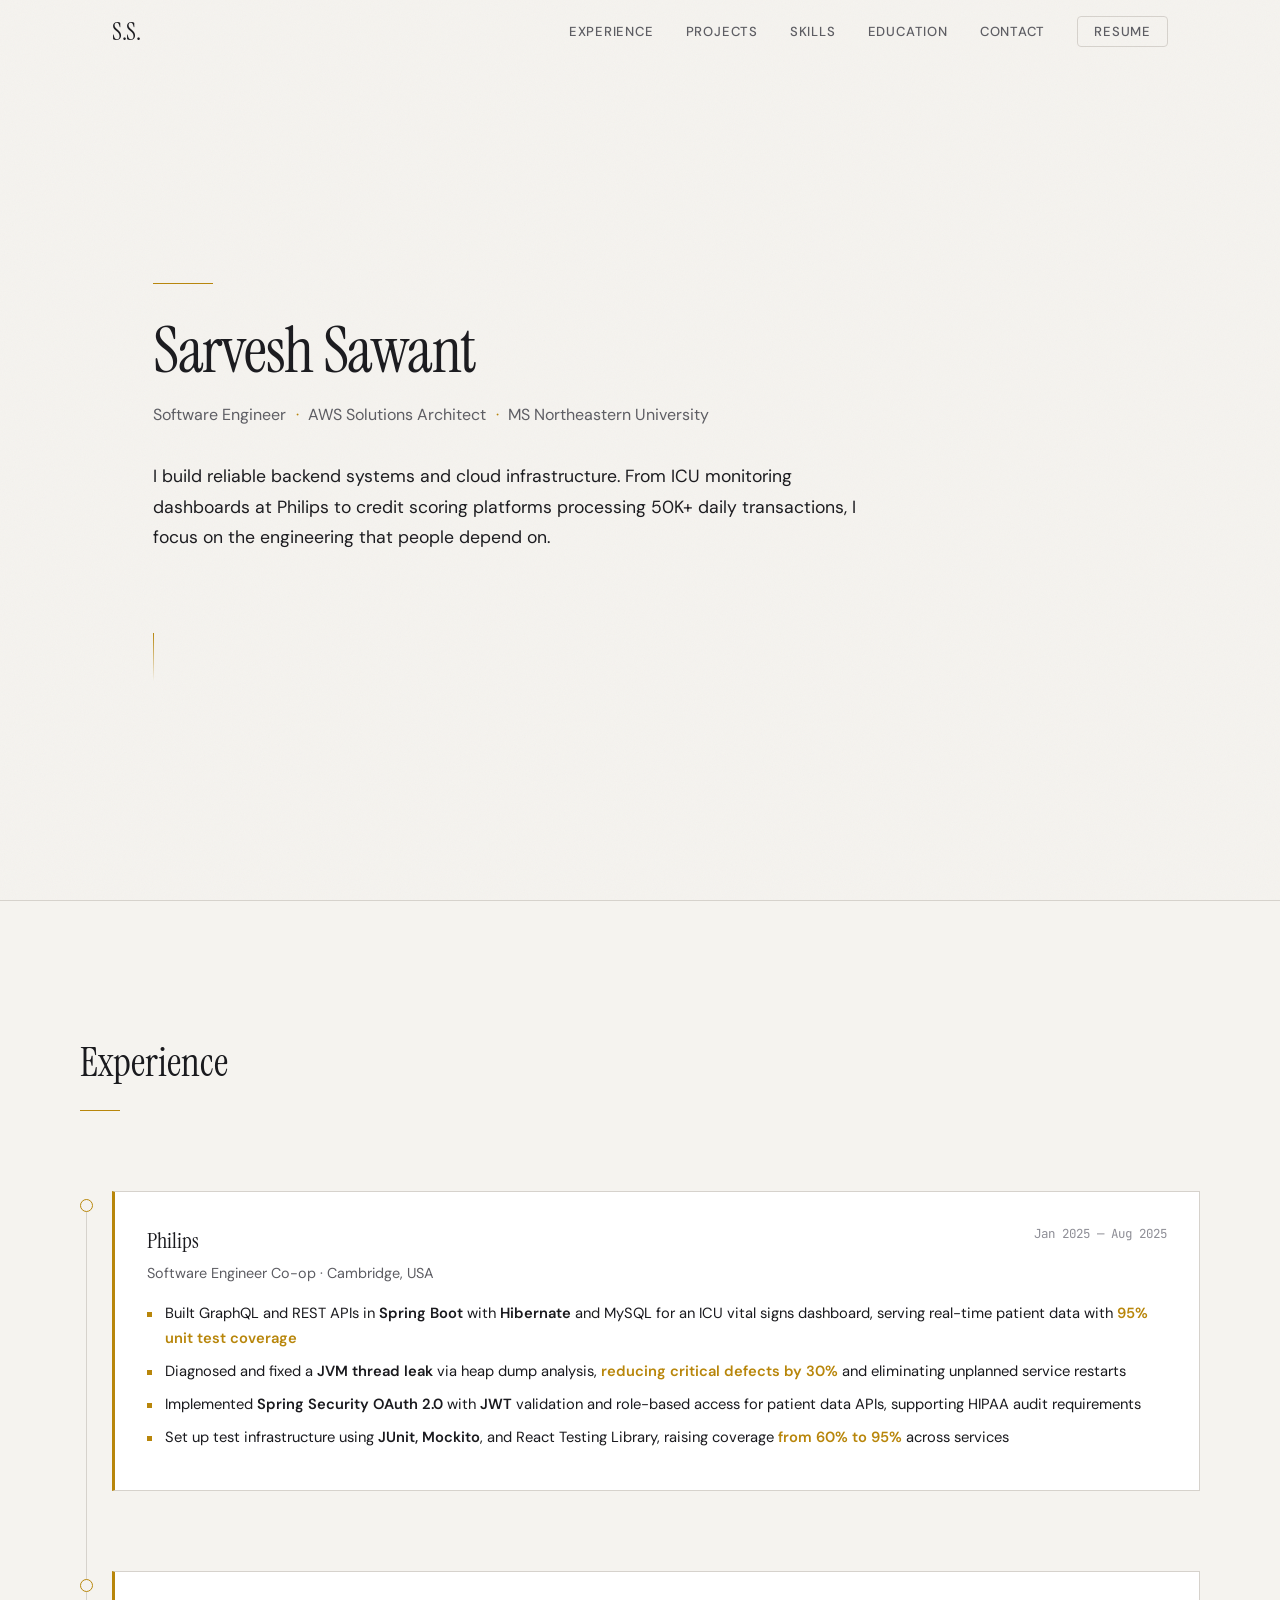
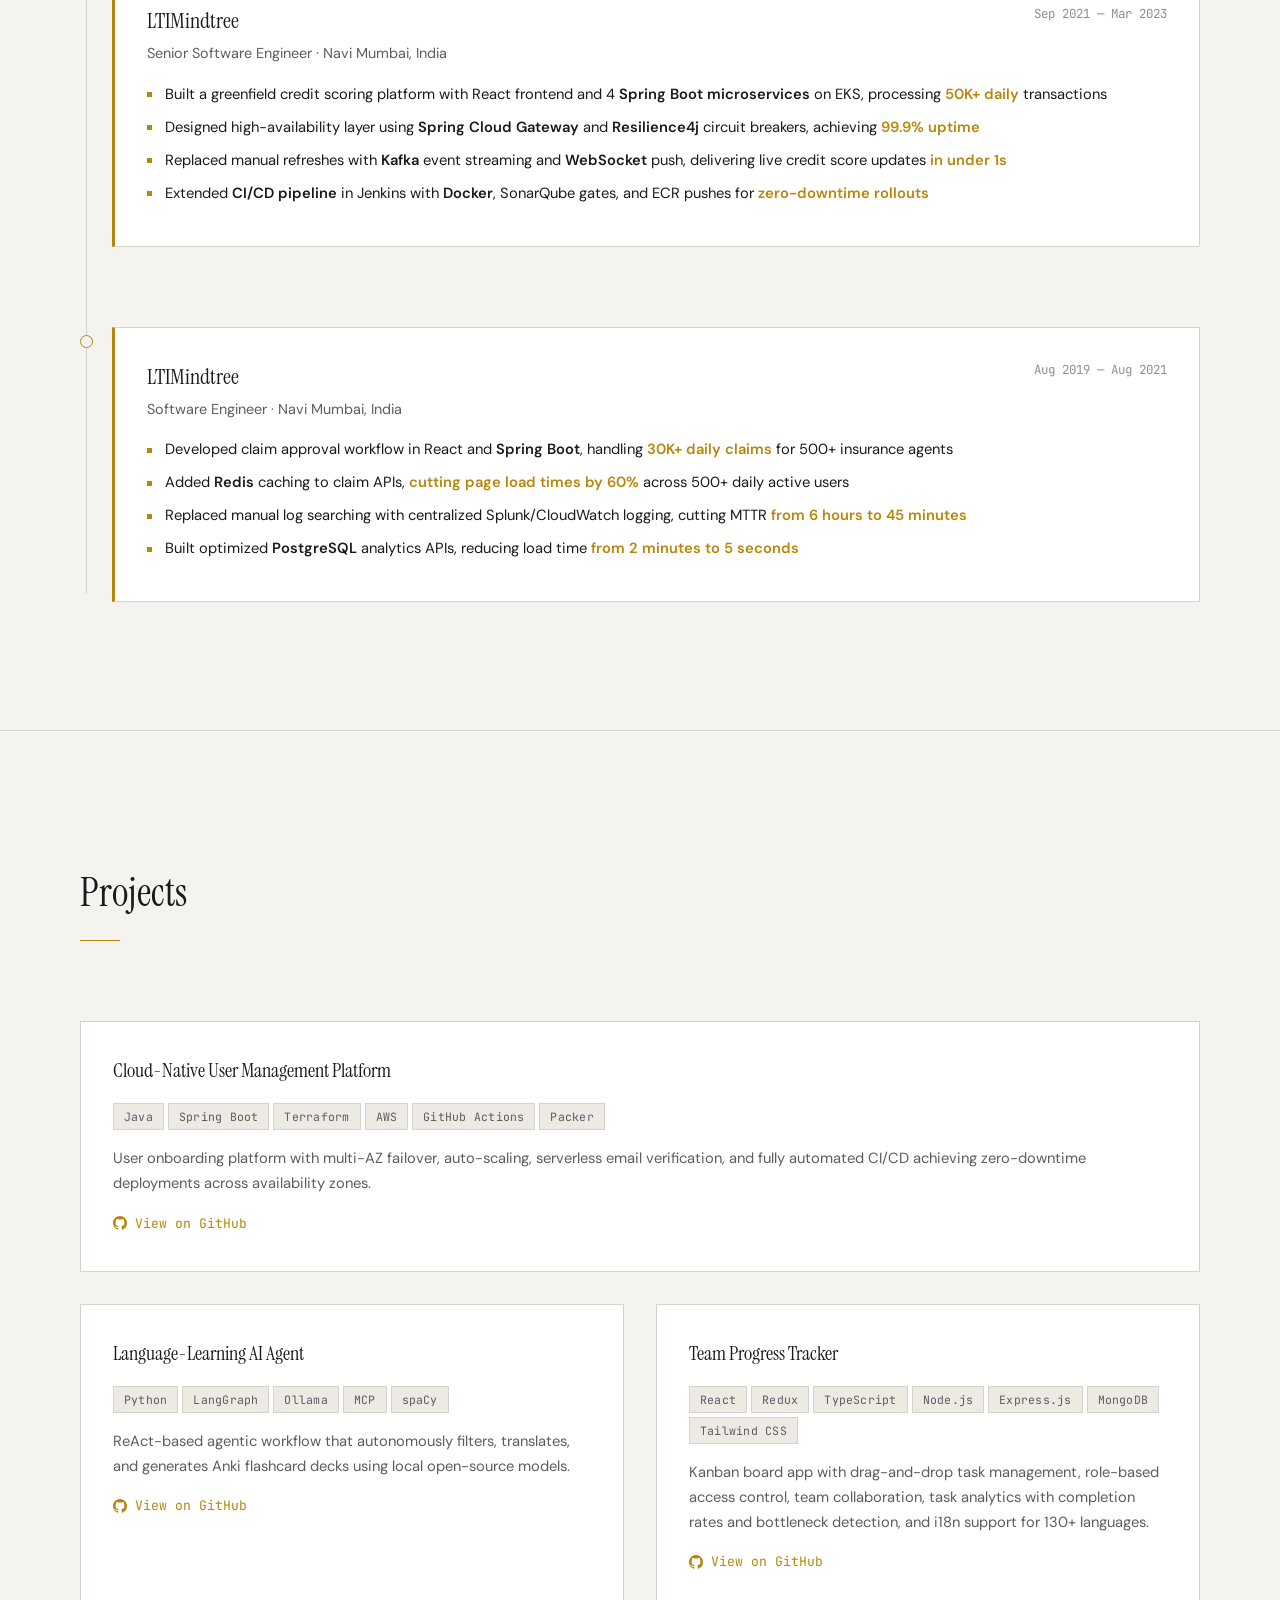
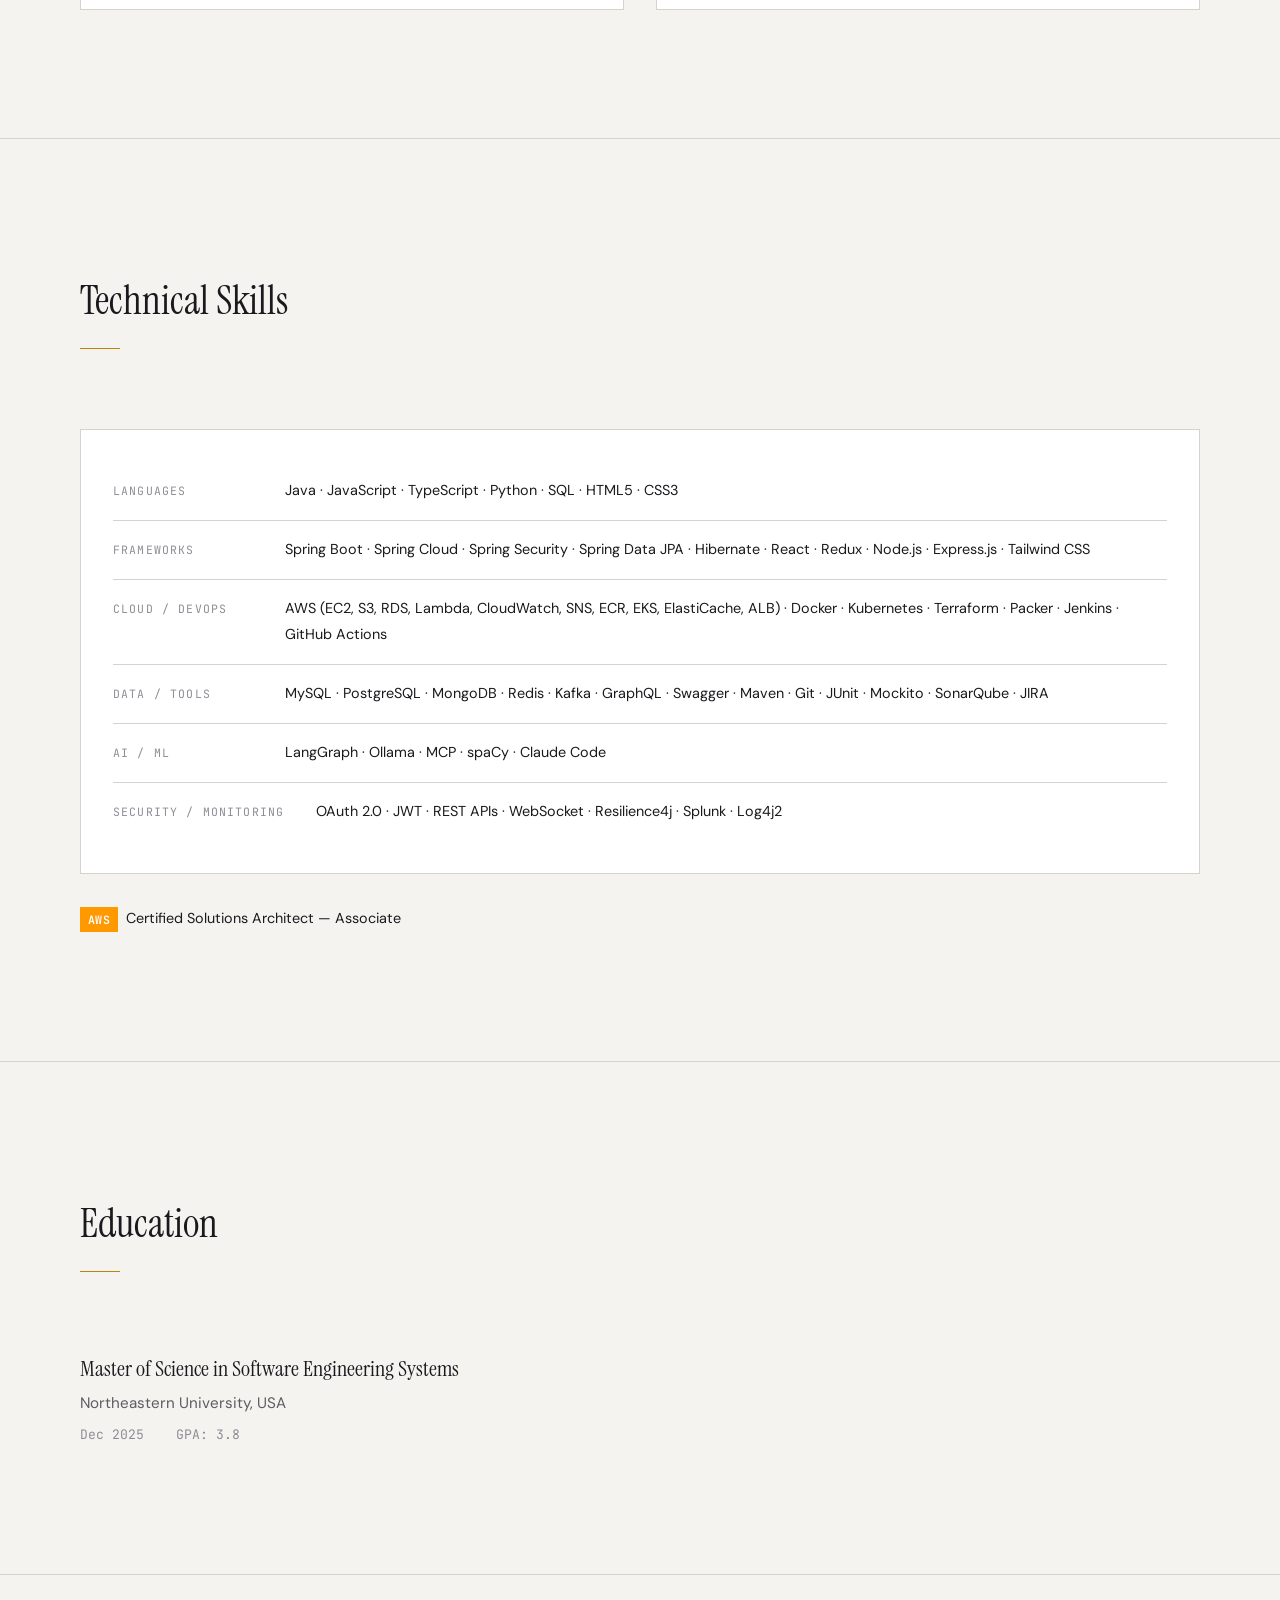
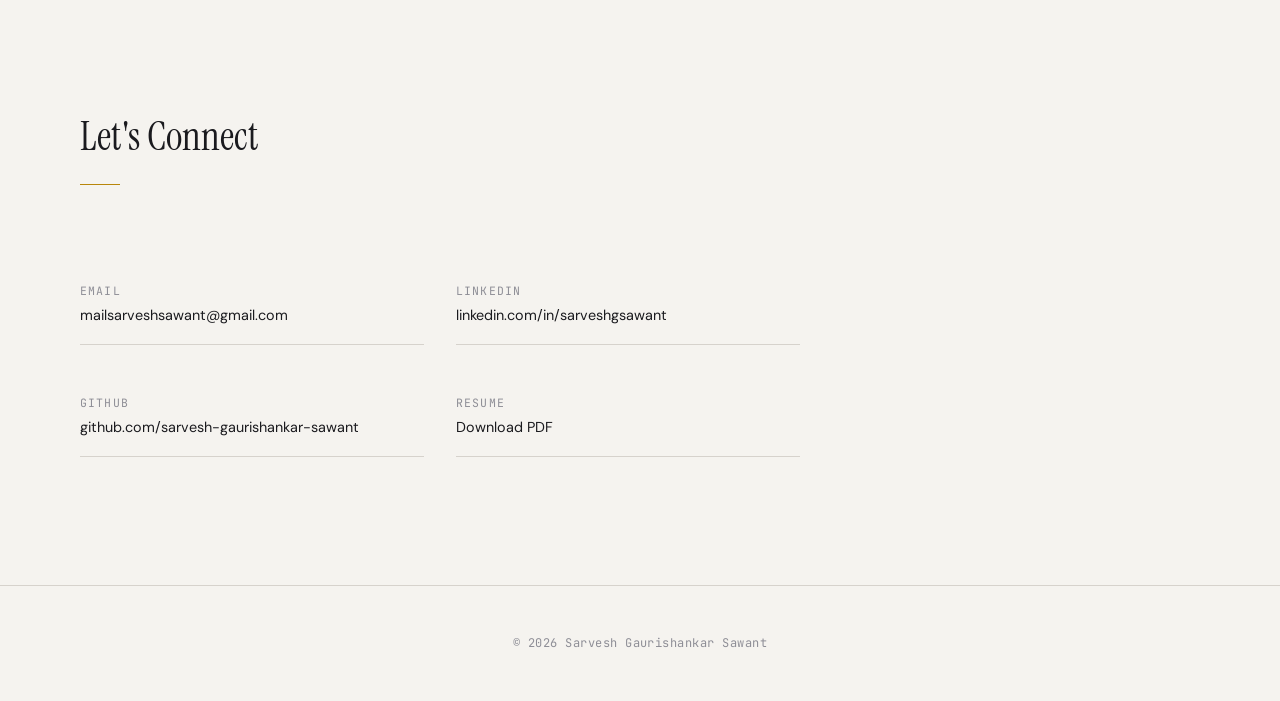
==== index.html @ 32d5ba9c "Initial portfolio website Static single-page portfolio with experience, projects, skills, education," ====
<!DOCTYPE html>
<html lang="en">
<head>
  <meta charset="UTF-8">
  <meta name="viewport" content="width=device-width, initial-scale=1.0">
  <title>Sarvesh Sawant — Software Engineer</title>
  <meta name="description" content="Software Engineer specializing in Java, Spring Boot, AWS, and cloud-native systems. MS from Northeastern University. AWS Certified Solutions Architect.">

  <!-- Open Graph -->
  <meta property="og:title" content="Sarvesh Sawant — Software Engineer">
  <meta property="og:description" content="Software Engineer specializing in Java, Spring Boot, AWS, and cloud-native systems.">
  <meta property="og:url" content="https://sarveshsawant.com">
  <meta property="og:type" content="website">

  <!-- Fonts -->
  <link rel="preconnect" href="https://fonts.googleapis.com">
  <link rel="preconnect" href="https://fonts.gstatic.com" crossorigin>
  <link href="https://fonts.googleapis.com/css2?family=Instrument+Serif&family=DM+Sans:ital,wght@0,400;0,500;0,700;1,400&family=JetBrains+Mono:wght@400;500&display=swap" rel="stylesheet">

  <!-- Styles -->
  <link rel="stylesheet" href="css/styles.css">

  <!-- Noscript fallback -->
  <noscript>
    <style>
      .reveal { opacity: 1 !important; transform: none !important; }
      .hero-line, .hero-name, .hero-tagline, .hero-intro, .hero-scroll {
        opacity: 1 !important; transform: none !important;
      }
    </style>
  </noscript>
</head>
<body>

  <!-- Noise overlay -->
  <div class="noise-overlay" aria-hidden="true"></div>

  <!-- Skip to content -->
  <a href="#main" class="skip-link">Skip to content</a>

  <!-- Navigation -->
  <nav class="site-nav" id="nav">
    <div class="nav-inner">
      <a href="#hero" class="nav-monogram">S.S.</a>
      <ul class="nav-links" id="navLinks">
        <li><a href="#experience">Experience</a></li>
        <li><a href="#projects">Projects</a></li>
        <li><a href="#skills">Skills</a></li>
        <li><a href="#education">Education</a></li>
        <li><a href="#contact">Contact</a></li>
        <li><a href="assets/Sarvesh_Sawant_Resume.pdf" class="nav-resume-btn" download>Resume</a></li>
      </ul>
      <button class="nav-toggle" id="navToggle" aria-label="Toggle menu" aria-expanded="false">
        <span class="nav-toggle-line"></span>
        <span class="nav-toggle-line"></span>
        <span class="nav-toggle-line"></span>
      </button>
    </div>
  </nav>

  <!-- Mobile Menu Overlay -->
  <div class="mobile-menu" id="mobileMenu" aria-hidden="true">
    <ul class="mobile-menu-links">
      <li><a href="#experience">Experience</a></li>
      <li><a href="#projects">Projects</a></li>
      <li><a href="#skills">Skills</a></li>
      <li><a href="#education">Education</a></li>
      <li><a href="#contact">Contact</a></li>
      <li><a href="assets/Sarvesh_Sawant_Resume.pdf" download>Resume</a></li>
    </ul>
  </div>

  <main id="main">

    <!-- Hero -->
    <section class="hero" id="hero">
      <div class="hero-content">
        <div class="hero-line" aria-hidden="true"></div>
        <h1 class="hero-name">Sarvesh Sawant</h1>
        <p class="hero-tagline">
          Software Engineer<span class="hero-dot">&middot;</span>AWS Solutions Architect<span class="hero-dot">&middot;</span>MS Northeastern University
        </p>
        <p class="hero-intro">
          I build reliable backend systems and cloud infrastructure. From ICU monitoring dashboards at Philips to credit scoring platforms processing 50K+ daily transactions, I focus on the engineering that people depend on.
        </p>
        <div class="hero-scroll" aria-hidden="true">
          <span class="hero-scroll-line"></span>
        </div>
      </div>
    </section>

    <!-- Experience -->
    <section class="section experience" id="experience">
      <div class="section-inner">
        <h2 class="section-heading reveal">Experience</h2>

        <div class="timeline">
          <!-- Philips -->
          <div class="timeline-item reveal">
            <div class="timeline-marker"></div>
            <div class="timeline-card">
              <div class="timeline-header">
                <div>
                  <h3 class="timeline-company">Philips</h3>
                  <p class="timeline-role">Software Engineer Co-op &middot; Cambridge, USA</p>
                </div>
                <span class="timeline-date">Jan 2025 — Aug 2025</span>
              </div>
              <ul class="timeline-list">
                <li>Built GraphQL and REST APIs in <strong>Spring Boot</strong> with <strong>Hibernate</strong> and MySQL for an ICU vital signs dashboard, serving real-time patient data with <em class="metric">95% unit test coverage</em></li>
                <li>Diagnosed and fixed a <strong>JVM thread leak</strong> via heap dump analysis, <em class="metric">reducing critical defects by 30%</em> and eliminating unplanned service restarts</li>
                <li>Implemented <strong>Spring Security OAuth 2.0</strong> with <strong>JWT</strong> validation and role-based access for patient data APIs, supporting HIPAA audit requirements</li>
                <li>Set up test infrastructure using <strong>JUnit, Mockito</strong>, and React Testing Library, raising coverage <em class="metric">from 60% to 95%</em> across services</li>
              </ul>
            </div>
          </div>

          <!-- LTIMindtree Senior -->
          <div class="timeline-item reveal" data-delay="150">
            <div class="timeline-marker"></div>
            <div class="timeline-card">
              <div class="timeline-header">
                <div>
                  <h3 class="timeline-company">LTIMindtree</h3>
                  <p class="timeline-role">Senior Software Engineer &middot; Navi Mumbai, India</p>
                </div>
                <span class="timeline-date">Sep 2021 — Mar 2023</span>
              </div>
              <ul class="timeline-list">
                <li>Built a greenfield credit scoring platform with React frontend and 4 <strong>Spring Boot microservices</strong> on EKS, processing <em class="metric">50K+ daily</em> transactions</li>
                <li>Designed high-availability layer using <strong>Spring Cloud Gateway</strong> and <strong>Resilience4j</strong> circuit breakers, achieving <em class="metric">99.9% uptime</em></li>
                <li>Replaced manual refreshes with <strong>Kafka</strong> event streaming and <strong>WebSocket</strong> push, delivering live credit score updates <em class="metric">in under 1s</em></li>
                <li>Extended <strong>CI/CD pipeline</strong> in Jenkins with <strong>Docker</strong>, SonarQube gates, and ECR pushes for <em class="metric">zero-downtime rollouts</em></li>
              </ul>
            </div>
          </div>

          <!-- LTIMindtree -->
          <div class="timeline-item reveal" data-delay="300">
            <div class="timeline-marker"></div>
            <div class="timeline-card">
              <div class="timeline-header">
                <div>
                  <h3 class="timeline-company">LTIMindtree</h3>
                  <p class="timeline-role">Software Engineer &middot; Navi Mumbai, India</p>
                </div>
                <span class="timeline-date">Aug 2019 — Aug 2021</span>
              </div>
              <ul class="timeline-list">
                <li>Developed claim approval workflow in React and <strong>Spring Boot</strong>, handling <em class="metric">30K+ daily claims</em> for 500+ insurance agents</li>
                <li>Added <strong>Redis</strong> caching to claim APIs, <em class="metric">cutting page load times by 60%</em> across 500+ daily active users</li>
                <li>Replaced manual log searching with centralized Splunk/CloudWatch logging, cutting MTTR <em class="metric">from 6 hours to 45 minutes</em></li>
                <li>Built optimized <strong>PostgreSQL</strong> analytics APIs, reducing load time <em class="metric">from 2 minutes to 5 seconds</em></li>
              </ul>
            </div>
          </div>
        </div>
      </div>
    </section>

    <!-- Projects -->
    <section class="section projects" id="projects">
      <div class="section-inner">
        <h2 class="section-heading reveal">Projects</h2>

        <div class="projects-grid">
          <!-- Cloud-Native Platform -->
          <div class="project-card reveal">
            <h3 class="project-name">Cloud-Native User Management Platform</h3>
            <div class="project-tags">
              <span class="tag">Java</span>
              <span class="tag">Spring Boot</span>
              <span class="tag">Terraform</span>
              <span class="tag">AWS</span>
              <span class="tag">GitHub Actions</span>
              <span class="tag">Packer</span>
            </div>
            <p class="project-desc">User onboarding platform with multi-AZ failover, auto-scaling, serverless email verification, and fully automated CI/CD achieving zero-downtime deployments across availability zones.</p>
            <a href="https://github.com/orgs/CSYE-6225-Cloud-Computing-Sarvesh/repositories" class="project-link" target="_blank" rel="noopener noreferrer">
              <svg width="16" height="16" viewBox="0 0 16 16" fill="currentColor" aria-hidden="true"><path d="M8 0C3.58 0 0 3.58 0 8c0 3.54 2.29 6.53 5.47 7.59.4.07.55-.17.55-.38 0-.19-.01-.82-.01-1.49-2.01.37-2.53-.49-2.69-.94-.09-.23-.48-.94-.82-1.13-.28-.15-.68-.52-.01-.53.63-.01 1.08.58 1.23.82.72 1.21 1.87.87 2.33.66.07-.52.28-.87.51-1.07-1.78-.2-3.64-.89-3.64-3.95 0-.87.31-1.59.82-2.15-.08-.2-.36-1.02.08-2.12 0 0 .67-.21 2.2.82.64-.18 1.32-.27 2-.27.68 0 1.36.09 2 .27 1.53-1.04 2.2-.82 2.2-.82.44 1.1.16 1.92.08 2.12.51.56.82 1.27.82 2.15 0 3.07-1.87 3.75-3.65 3.95.29.25.54.73.54 1.48 0 1.07-.01 1.93-.01 2.2 0 .21.15.46.55.38A8.013 8.013 0 0016 8c0-4.42-3.58-8-8-8z"/></svg>
              View on GitHub
            </a>
          </div>

          <!-- Language Learning Agent -->
          <div class="project-card reveal" data-delay="150">
            <h3 class="project-name">Language-Learning AI Agent</h3>
            <div class="project-tags">
              <span class="tag">Python</span>
              <span class="tag">LangGraph</span>
              <span class="tag">Ollama</span>
              <span class="tag">MCP</span>
              <span class="tag">spaCy</span>
            </div>
            <p class="project-desc">ReAct-based agentic workflow that autonomously filters, translates, and generates Anki flashcard decks using local open-source models.</p>
            <a href="https://github.com/sarvesh-gaurishankar-sawant/language-learning-agent" class="project-link" target="_blank" rel="noopener noreferrer">
              <svg width="16" height="16" viewBox="0 0 16 16" fill="currentColor" aria-hidden="true"><path d="M8 0C3.58 0 0 3.58 0 8c0 3.54 2.29 6.53 5.47 7.59.4.07.55-.17.55-.38 0-.19-.01-.82-.01-1.49-2.01.37-2.53-.49-2.69-.94-.09-.23-.48-.94-.82-1.13-.28-.15-.68-.52-.01-.53.63-.01 1.08.58 1.23.82.72 1.21 1.87.87 2.33.66.07-.52.28-.87.51-1.07-1.78-.2-3.64-.89-3.64-3.95 0-.87.31-1.59.82-2.15-.08-.2-.36-1.02.08-2.12 0 0 .67-.21 2.2.82.64-.18 1.32-.27 2-.27.68 0 1.36.09 2 .27 1.53-1.04 2.2-.82 2.2-.82.44 1.1.16 1.92.08 2.12.51.56.82 1.27.82 2.15 0 3.07-1.87 3.75-3.65 3.95.29.25.54.73.54 1.48 0 1.07-.01 1.93-.01 2.2 0 .21.15.46.55.38A8.013 8.013 0 0016 8c0-4.42-3.58-8-8-8z"/></svg>
              View on GitHub
            </a>
          </div>

          <!-- Team Progress Tracker -->
          <div class="project-card reveal" data-delay="300">
            <h3 class="project-name">Team Progress Tracker</h3>
            <div class="project-tags">
              <span class="tag">React</span>
              <span class="tag">Redux</span>
              <span class="tag">TypeScript</span>
              <span class="tag">Node.js</span>
              <span class="tag">Express.js</span>
              <span class="tag">MongoDB</span>
              <span class="tag">Tailwind CSS</span>
            </div>
            <p class="project-desc">Kanban board app with drag-and-drop task management, role-based access control, team collaboration, task analytics with completion rates and bottleneck detection, and i18n support for 130+ languages.</p>
            <a href="https://github.com/sarvesh-gaurishankar-sawant/team-progress-tracker" class="project-link" target="_blank" rel="noopener noreferrer">
              <svg width="16" height="16" viewBox="0 0 16 16" fill="currentColor" aria-hidden="true"><path d="M8 0C3.58 0 0 3.58 0 8c0 3.54 2.29 6.53 5.47 7.59.4.07.55-.17.55-.38 0-.19-.01-.82-.01-1.49-2.01.37-2.53-.49-2.69-.94-.09-.23-.48-.94-.82-1.13-.28-.15-.68-.52-.01-.53.63-.01 1.08.58 1.23.82.72 1.21 1.87.87 2.33.66.07-.52.28-.87.51-1.07-1.78-.2-3.64-.89-3.64-3.95 0-.87.31-1.59.82-2.15-.08-.2-.36-1.02.08-2.12 0 0 .67-.21 2.2.82.64-.18 1.32-.27 2-.27.68 0 1.36.09 2 .27 1.53-1.04 2.2-.82 2.2-.82.44 1.1.16 1.92.08 2.12.51.56.82 1.27.82 2.15 0 3.07-1.87 3.75-3.65 3.95.29.25.54.73.54 1.48 0 1.07-.01 1.93-.01 2.2 0 .21.15.46.55.38A8.013 8.013 0 0016 8c0-4.42-3.58-8-8-8z"/></svg>
              View on GitHub
            </a>
          </div>
        </div>
      </div>
    </section>

    <!-- Skills -->
    <section class="section skills" id="skills">
      <div class="section-inner">
        <h2 class="section-heading reveal">Technical Skills</h2>

        <div class="skills-container reveal">
          <div class="skill-row">
            <span class="skill-category">Languages</span>
            <span class="skill-list">Java &middot; JavaScript &middot; TypeScript &middot; Python &middot; SQL &middot; HTML5 &middot; CSS3</span>
          </div>
          <div class="skill-row">
            <span class="skill-category">Frameworks</span>
            <span class="skill-list">Spring Boot &middot; Spring Cloud &middot; Spring Security &middot; Spring Data JPA &middot; Hibernate &middot; React &middot; Redux &middot; Node.js &middot; Express.js &middot; Tailwind CSS</span>
          </div>
          <div class="skill-row">
            <span class="skill-category">Cloud / DevOps</span>
            <span class="skill-list">AWS (EC2, S3, RDS, Lambda, CloudWatch, SNS, ECR, EKS, ElastiCache, ALB) &middot; Docker &middot; Kubernetes &middot; Terraform &middot; Packer &middot; Jenkins &middot; GitHub Actions</span>
          </div>
          <div class="skill-row">
            <span class="skill-category">Data / Tools</span>
            <span class="skill-list">MySQL &middot; PostgreSQL &middot; MongoDB &middot; Redis &middot; Kafka &middot; GraphQL &middot; Swagger &middot; Maven &middot; Git &middot; JUnit &middot; Mockito &middot; SonarQube &middot; JIRA</span>
          </div>
          <div class="skill-row">
            <span class="skill-category">AI / ML</span>
            <span class="skill-list">LangGraph &middot; Ollama &middot; MCP &middot; spaCy &middot; Claude Code</span>
          </div>
          <div class="skill-row">
            <span class="skill-category">Security / Monitoring</span>
            <span class="skill-list">OAuth 2.0 &middot; JWT &middot; REST APIs &middot; WebSocket &middot; Resilience4j &middot; Splunk &middot; Log4j2</span>
          </div>
        </div>

        <div class="certification reveal">
          <a href="https://www.credly.com/badges/a5c9046f-af3b-44a5-aa54-ca8bb7d46f37/public_url" class="cert-link" target="_blank" rel="noopener noreferrer">
            <span class="cert-badge">AWS</span>
            <span>Certified Solutions Architect — Associate</span>
          </a>
        </div>
      </div>
    </section>

    <!-- Education -->
    <section class="section education" id="education">
      <div class="section-inner">
        <h2 class="section-heading reveal">Education</h2>

        <div class="education-card reveal">
          <h3 class="edu-degree">Master of Science in Software Engineering Systems</h3>
          <p class="edu-school">Northeastern University, USA</p>
          <div class="edu-meta">
            <span class="edu-date">Dec 2025</span>
            <span class="edu-gpa">GPA: 3.8</span>
          </div>
        </div>
      </div>
    </section>

    <!-- Contact -->
    <section class="section contact" id="contact">
      <div class="section-inner">
        <h2 class="section-heading reveal">Let's Connect</h2>

        <div class="contact-links reveal">
          <a href="mailto:mailsarveshsawant@gmail.com" class="contact-item">
            <span class="contact-label">Email</span>
            <span class="contact-value">mailsarveshsawant@gmail.com</span>
          </a>
          <a href="https://www.linkedin.com/in/sarveshgsawant/" class="contact-item" target="_blank" rel="noopener noreferrer">
            <span class="contact-label">LinkedIn</span>
            <span class="contact-value">linkedin.com/in/sarveshgsawant</span>
          </a>
          <a href="https://github.com/sarvesh-gaurishankar-sawant" class="contact-item" target="_blank" rel="noopener noreferrer">
            <span class="contact-label">GitHub</span>
            <span class="contact-value">github.com/sarvesh-gaurishankar-sawant</span>
          </a>
          <a href="assets/Sarvesh_Sawant_Resume.pdf" class="contact-item" download>
            <span class="contact-label">Resume</span>
            <span class="contact-value">Download PDF</span>
          </a>
        </div>
      </div>
    </section>

  </main>

  <footer class="site-footer">
    <p>&copy; 2026 Sarvesh Gaurishankar Sawant</p>
  </footer>

  <!-- Scripts -->
  <script src="js/main.js"></script>
</body>
</html>
---- css/styles.css ----
/* ==========================================================================
   Portfolio — Sarvesh Sawant
   Light + Minimal — Paper-like editorial aesthetic
   ========================================================================== */

/* --- Custom Properties --- */
:root {
  /* Colors */
  --color-bg: #F5F3EF;
  --color-bg-elevated: #FFFFFF;
  --color-bg-subtle: #EDE9E3;
  --color-text: #1A1A1E;
  --color-text-muted: #5C5C62;
  --color-text-dim: #8E8E96;
  --color-accent: #B8860B;
  --color-accent-hover: #9A7209;
  --color-accent-dim: rgba(184, 134, 11, 0.08);
  --color-border: #D6D2CC;
  --color-border-accent: #B8860B;
  --color-aws: #FF9900;

  /* Typography */
  --font-display: 'Instrument Serif', Georgia, serif;
  --font-body: 'DM Sans', -apple-system, BlinkMacSystemFont, sans-serif;
  --font-mono: 'JetBrains Mono', 'Fira Code', monospace;

  /* Spacing */
  --space-xs: 0.25rem;
  --space-sm: 0.5rem;
  --space-md: 1rem;
  --space-lg: 2rem;
  --space-xl: 3rem;
  --space-2xl: 5rem;
  --space-3xl: 8rem;

  /* Layout */
  --max-width: 1120px;
  --reading-width: 720px;
  --nav-height: 64px;

  /* Transitions */
  --ease-out: cubic-bezier(0.16, 1, 0.3, 1);
  --duration-fast: 0.2s;
  --duration-normal: 0.4s;
  --duration-slow: 0.6s;
}

/* --- Reset --- */
*,
*::before,
*::after {
  margin: 0;
  padding: 0;
  box-sizing: border-box;
}

html {
  scroll-behavior: smooth;
  -webkit-text-size-adjust: 100%;
  scroll-padding-top: var(--nav-height);
}

body {
  font-family: var(--font-body);
  font-size: 16px;
  line-height: 1.65;
  color: var(--color-text);
  background-color: var(--color-bg);
  -webkit-font-smoothing: antialiased;
  -moz-osx-font-smoothing: grayscale;
  overflow-x: hidden;
}

img, svg {
  display: block;
  max-width: 100%;
}

a {
  color: inherit;
  text-decoration: none;
}

ul, ol {
  list-style: none;
}

button {
  background: none;
  border: none;
  cursor: pointer;
  font: inherit;
  color: inherit;
}

::selection {
  background-color: var(--color-accent-dim);
  color: var(--color-text);
}

/* --- Noise Overlay --- */
.noise-overlay {
  position: fixed;
  inset: 0;
  z-index: 9999;
  pointer-events: none;
  opacity: 0.035;
  background-image: url("data:image/svg+xml,%3Csvg viewBox='0 0 256 256' xmlns='http://www.w3.org/2000/svg'%3E%3Cfilter id='noise'%3E%3CfeTurbulence type='fractalNoise' baseFrequency='0.9' numOctaves='4' stitchTiles='stitch'/%3E%3C/filter%3E%3Crect width='100%25' height='100%25' filter='url(%23noise)' opacity='1'/%3E%3C/svg%3E");
  background-repeat: repeat;
  background-size: 256px 256px;
}

/* --- Skip Link --- */
.skip-link {
  position: absolute;
  top: -100%;
  left: var(--space-md);
  padding: var(--space-sm) var(--space-md);
  background: var(--color-text);
  color: var(--color-bg);
  font-family: var(--font-mono);
  font-size: 0.8rem;
  z-index: 10001;
  border-radius: 0 0 4px 4px;
  transition: top var(--duration-fast);
}

.skip-link:focus {
  top: 0;
}

/* ==========================================================================
   Navigation
   ========================================================================== */
.site-nav {
  position: fixed;
  top: 0;
  left: 0;
  right: 0;
  height: var(--nav-height);
  z-index: 1000;
  background: transparent;
  transition: background-color var(--duration-normal) var(--ease-out),
              border-color var(--duration-normal) var(--ease-out);
  border-bottom: 1px solid transparent;
}

.site-nav.scrolled {
  background: rgba(245, 243, 239, 0.92);
  backdrop-filter: blur(12px);
  -webkit-backdrop-filter: blur(12px);
  border-bottom-color: var(--color-border);
}

.nav-inner {
  max-width: var(--max-width);
  margin: 0 auto;
  padding: 0 var(--space-lg);
  height: 100%;
  display: flex;
  align-items: center;
  justify-content: space-between;
}

.nav-monogram {
  font-family: var(--font-display);
  font-size: 1.5rem;
  letter-spacing: -0.02em;
  color: var(--color-text);
  transition: color var(--duration-fast);
}

.nav-monogram:hover {
  color: var(--color-accent);
}

.nav-links {
  display: flex;
  align-items: center;
  gap: var(--space-lg);
}

.nav-links a {
  font-family: var(--font-body);
  font-size: 0.82rem;
  font-weight: 500;
  letter-spacing: 0.06em;
  text-transform: uppercase;
  color: var(--color-text-muted);
  background-image: linear-gradient(var(--color-accent), var(--color-accent));
  background-size: 0% 1px;
  background-position: left bottom;
  background-repeat: no-repeat;
  transition: color var(--duration-fast),
              background-size var(--duration-normal) var(--ease-out);
  padding-bottom: 2px;
}

.nav-links a:hover,
.nav-links a.active {
  color: var(--color-text);
  background-size: 100% 1px;
}

.nav-resume-btn {
  padding: 6px 16px !important;
  border: 1px solid var(--color-border) !important;
  border-radius: 4px;
  transition: border-color var(--duration-fast),
              color var(--duration-fast),
              background-color var(--duration-fast) !important;
  background-image: none !important;
  background-size: 0 !important;
}

.nav-resume-btn:hover {
  border-color: var(--color-accent) !important;
  color: var(--color-accent) !important;
  background-color: var(--color-accent-dim) !important;
  background-size: 0 !important;
}

.nav-toggle {
  display: none;
  flex-direction: column;
  gap: 5px;
  width: 28px;
  padding: 4px 0;
}

.nav-toggle-line {
  display: block;
  width: 100%;
  height: 1.5px;
  background: var(--color-text);
  transition: transform var(--duration-normal) var(--ease-out),
              opacity var(--duration-fast);
  transform-origin: center;
}

.nav-toggle.open .nav-toggle-line:nth-child(1) {
  transform: translateY(6.5px) rotate(45deg);
}

.nav-toggle.open .nav-toggle-line:nth-child(2) {
  opacity: 0;
}

.nav-toggle.open .nav-toggle-line:nth-child(3) {
  transform: translateY(-6.5px) rotate(-45deg);
}

/* Mobile Menu */
.mobile-menu {
  position: fixed;
  inset: 0;
  z-index: 999;
  background: var(--color-bg);
  display: flex;
  align-items: center;
  justify-content: center;
  opacity: 0;
  pointer-events: none;
  transition: opacity var(--duration-normal) var(--ease-out);
}

.mobile-menu.open {
  opacity: 1;
  pointer-events: all;
}

.mobile-menu-links {
  text-align: center;
}

.mobile-menu-links li {
  margin-bottom: var(--space-lg);
}

.mobile-menu-links a {
  font-family: var(--font-display);
  font-size: 2rem;
  color: var(--color-text);
  transition: color var(--duration-fast);
}

.mobile-menu-links a:hover {
  color: var(--color-accent);
}

/* ==========================================================================
   Hero
   ========================================================================== */
.hero {
  min-height: 100vh;
  display: flex;
  align-items: center;
  padding: var(--space-3xl) var(--space-lg);
  padding-top: calc(var(--nav-height) + var(--space-3xl));
}

.hero-content {
  max-width: var(--max-width);
  margin: 0 auto;
  width: 100%;
  padding-left: 6%;
}

.hero-line {
  width: 60px;
  height: 1px;
  background: var(--color-accent);
  margin-bottom: var(--space-lg);
  transform-origin: left;
  opacity: 0;
  transform: scaleX(0);
  animation: lineExtend 0.8s var(--ease-out) 0.2s forwards;
}

.hero-name {
  font-family: var(--font-display);
  font-size: clamp(2.5rem, 6vw, 4rem);
  font-weight: 400;
  line-height: 1.1;
  letter-spacing: -0.02em;
  color: var(--color-text);
  margin-bottom: var(--space-md);
  opacity: 0;
  transform: translateY(20px);
  animation: fadeInUp 0.8s var(--ease-out) 0.4s forwards;
}

.hero-tagline {
  font-family: var(--font-body);
  font-size: clamp(0.85rem, 1.5vw, 1rem);
  color: var(--color-text-muted);
  margin-bottom: var(--space-lg);
  opacity: 0;
  transform: translateY(20px);
  animation: fadeInUp 0.8s var(--ease-out) 0.7s forwards;
}

.hero-dot {
  margin: 0 0.6em;
  color: var(--color-accent);
}

.hero-intro {
  font-family: var(--font-body);
  font-size: 1.1rem;
  line-height: 1.75;
  color: var(--color-text);
  max-width: var(--reading-width);
  margin-bottom: var(--space-2xl);
  opacity: 0;
  transform: translateY(20px);
  animation: fadeInUp 0.8s var(--ease-out) 0.9s forwards;
}

.hero-scroll {
  opacity: 0;
  animation: fadeIn 0.8s var(--ease-out) 1.3s forwards;
}

.hero-scroll-line {
  display: block;
  width: 1px;
  height: 48px;
  background: linear-gradient(to bottom, var(--color-accent), transparent);
  animation: scrollPulse 2s ease-in-out infinite 1.5s;
}

/* ==========================================================================
   Sections — Shared
   ========================================================================== */
.section {
  padding: var(--space-3xl) var(--space-lg);
  border-top: 1px solid var(--color-border);
}

.section-inner {
  max-width: var(--max-width);
  margin: 0 auto;
}

.section-heading {
  font-family: var(--font-display);
  font-size: clamp(1.8rem, 3.5vw, 2.5rem);
  font-weight: 400;
  color: var(--color-text);
  margin-bottom: var(--space-2xl);
  position: relative;
  padding-bottom: var(--space-md);
}

.section-heading::after {
  content: '';
  position: absolute;
  bottom: 0;
  left: 0;
  width: 40px;
  height: 1px;
  background: var(--color-accent);
}

/* ==========================================================================
   Experience — Timeline
   ========================================================================== */
.timeline {
  position: relative;
  padding-left: 32px;
}

.timeline::before {
  content: '';
  position: absolute;
  left: 6px;
  top: 8px;
  bottom: 8px;
  width: 1px;
  background: var(--color-border);
}

.timeline-item {
  position: relative;
  margin-bottom: var(--space-2xl);
}

.timeline-item:last-child {
  margin-bottom: 0;
}

.timeline-marker {
  position: absolute;
  left: -32px;
  top: 8px;
  width: 13px;
  height: 13px;
  border: 1.5px solid var(--color-accent);
  border-radius: 50%;
  background: var(--color-bg);
  z-index: 1;
}

.timeline-card {
  padding: var(--space-lg);
  background: var(--color-bg-elevated);
  border: 1px solid var(--color-border);
  border-left: 3px solid var(--color-accent);
  transition: border-color var(--duration-fast);
}

.timeline-card:hover {
  border-color: var(--color-accent);
}

.timeline-header {
  display: flex;
  justify-content: space-between;
  align-items: flex-start;
  flex-wrap: wrap;
  gap: var(--space-sm);
  margin-bottom: var(--space-md);
}

.timeline-company {
  font-family: var(--font-display);
  font-size: 1.35rem;
  font-weight: 400;
  color: var(--color-text);
}

.timeline-role {
  font-size: 0.9rem;
  color: var(--color-text-muted);
  margin-top: 2px;
}

.timeline-date {
  font-family: var(--font-mono);
  font-size: 0.78rem;
  color: var(--color-text-dim);
  white-space: nowrap;
}

.timeline-list {
  list-style: none;
}

.timeline-list li {
  position: relative;
  padding-left: 1.2em;
  margin-bottom: var(--space-sm);
  font-size: 0.92rem;
  line-height: 1.7;
  color: var(--color-text);
}

.timeline-list li::before {
  content: '';
  position: absolute;
  left: 0;
  top: 0.7em;
  width: 5px;
  height: 5px;
  background: var(--color-accent);
}

.timeline-list li strong {
  font-weight: 600;
  color: var(--color-text);
}

.metric {
  font-style: normal;
  color: var(--color-accent);
  font-weight: 600;
}

/* ==========================================================================
   Projects
   ========================================================================== */
.projects-grid {
  display: grid;
  grid-template-columns: repeat(2, 1fr);
  gap: var(--space-lg);
}

.projects-grid .project-card:first-child {
  grid-column: 1 / -1;
}

.project-card {
  padding: var(--space-lg);
  background: var(--color-bg-elevated);
  border: 1px solid var(--color-border);
  transition: border-color var(--duration-normal) var(--ease-out);
}

.project-card:hover {
  border-color: var(--color-accent);
}

.project-name {
  font-family: var(--font-display);
  font-size: 1.25rem;
  font-weight: 400;
  color: var(--color-text);
  margin-bottom: var(--space-md);
}

.project-tags {
  display: flex;
  flex-wrap: wrap;
  gap: var(--space-xs);
  margin-bottom: var(--space-md);
}

.tag {
  font-family: var(--font-mono);
  font-size: 0.72rem;
  padding: 3px 10px;
  background: var(--color-bg-subtle);
  border: 1px solid var(--color-border);
  color: var(--color-text-muted);
  letter-spacing: 0.02em;
}

.project-desc {
  font-size: 0.92rem;
  line-height: 1.7;
  color: var(--color-text-muted);
  margin-bottom: var(--space-md);
}

.project-link {
  display: inline-flex;
  align-items: center;
  gap: var(--space-sm);
  font-family: var(--font-mono);
  font-size: 0.82rem;
  color: var(--color-accent);
  background-image: linear-gradient(var(--color-accent), var(--color-accent));
  background-size: 0% 1px;
  background-position: left bottom;
  background-repeat: no-repeat;
  transition: background-size var(--duration-normal) var(--ease-out);
  padding-bottom: 1px;
}

.project-link:hover {
  background-size: 100% 1px;
}

.project-link svg {
  display: inline-block;
  width: 14px;
  height: 14px;
  flex-shrink: 0;
}

/* ==========================================================================
   Skills
   ========================================================================== */
.skills-container {
  border: 1px solid var(--color-border);
  background: var(--color-bg-elevated);
  padding: var(--space-lg);
  margin-bottom: var(--space-lg);
}

.skill-row {
  display: flex;
  gap: var(--space-lg);
  padding: var(--space-md) 0;
  border-bottom: 1px solid var(--color-border);
  align-items: baseline;
}

.skill-row:last-child {
  border-bottom: none;
}

.skill-category {
  font-family: var(--font-mono);
  font-size: 0.72rem;
  text-transform: uppercase;
  letter-spacing: 0.1em;
  color: var(--color-text-dim);
  min-width: 140px;
  flex-shrink: 0;
}

.skill-list {
  font-size: 0.9rem;
  line-height: 1.8;
  color: var(--color-text);
}

.certification {
  display: inline-block;
}

.cert-link {
  display: inline-flex;
  align-items: center;
  gap: var(--space-sm);
  font-size: 0.9rem;
  color: var(--color-text);
  background-image: linear-gradient(var(--color-accent), var(--color-accent));
  background-size: 0% 1px;
  background-position: left bottom;
  background-repeat: no-repeat;
  transition: background-size var(--duration-normal) var(--ease-out);
  padding-bottom: 1px;
}

.cert-link:hover {
  background-size: 100% 1px;
}

.cert-badge {
  font-family: var(--font-mono);
  font-size: 0.72rem;
  font-weight: 600;
  padding: 3px 8px;
  background: var(--color-aws);
  color: #fff;
  letter-spacing: 0.04em;
}

/* ==========================================================================
   Education
   ========================================================================== */
.education-card {
  max-width: var(--reading-width);
}

.edu-degree {
  font-family: var(--font-display);
  font-size: 1.35rem;
  font-weight: 400;
  color: var(--color-text);
  margin-bottom: var(--space-xs);
}

.edu-school {
  font-size: 0.95rem;
  color: var(--color-text-muted);
  margin-bottom: var(--space-sm);
}

.edu-meta {
  display: flex;
  gap: var(--space-lg);
}

.edu-date,
.edu-gpa {
  font-family: var(--font-mono);
  font-size: 0.82rem;
  color: var(--color-text-dim);
}

/* ==========================================================================
   Contact
   ========================================================================== */
.contact-links {
  display: grid;
  grid-template-columns: repeat(2, 1fr);
  gap: var(--space-lg);
  max-width: var(--reading-width);
}

.contact-item {
  display: flex;
  flex-direction: column;
  gap: 4px;
  padding: var(--space-md) 0;
  border-bottom: 1px solid var(--color-border);
  transition: border-color var(--duration-fast);
}

.contact-item:hover {
  border-bottom-color: var(--color-accent);
}

.contact-label {
  font-family: var(--font-mono);
  font-size: 0.72rem;
  text-transform: uppercase;
  letter-spacing: 0.1em;
  color: var(--color-text-dim);
}

.contact-value {
  font-size: 0.9rem;
  color: var(--color-text);
}

/* ==========================================================================
   Footer
   ========================================================================== */
.site-footer {
  padding: var(--space-xl) var(--space-lg);
  text-align: center;
  border-top: 1px solid var(--color-border);
}

.site-footer p {
  font-family: var(--font-mono);
  font-size: 0.75rem;
  color: var(--color-text-dim);
  letter-spacing: 0.04em;
}

/* ==========================================================================
   Animations
   ========================================================================== */
@keyframes fadeInUp {
  from {
    opacity: 0;
    transform: translateY(20px);
  }
  to {
    opacity: 1;
    transform: translateY(0);
  }
}

@keyframes fadeIn {
  from { opacity: 0; }
  to { opacity: 1; }
}

@keyframes lineExtend {
  from {
    opacity: 1;
    transform: scaleX(0);
  }
  to {
    opacity: 1;
    transform: scaleX(1);
  }
}

@keyframes scrollPulse {
  0%, 100% {
    opacity: 0.4;
    transform: translateY(0);
  }
  50% {
    opacity: 1;
    transform: translateY(8px);
  }
}

/* Scroll Reveal */
.reveal {
  opacity: 0;
  transform: translateY(24px);
  transition: opacity var(--duration-slow) var(--ease-out),
              transform var(--duration-slow) var(--ease-out);
}

.reveal.revealed {
  opacity: 1;
  transform: translateY(0);
}

/* --- Focus Styles --- */
*:focus-visible {
  outline: 2px solid var(--color-accent);
  outline-offset: 3px;
}

/* ==========================================================================
   Reduced Motion
   ========================================================================== */
@media (prefers-reduced-motion: reduce) {
  *,
  *::before,
  *::after {
    animation-duration: 0.01ms !important;
    animation-iteration-count: 1 !important;
    transition-duration: 0.01ms !important;
    scroll-behavior: auto !important;
  }

  .reveal {
    opacity: 1 !important;
    transform: none !important;
  }

  .hero-line,
  .hero-name,
  .hero-tagline,
  .hero-intro,
  .hero-scroll {
    opacity: 1 !important;
    transform: none !important;
  }
}

/* ==========================================================================
   Responsive
   ========================================================================== */

/* --- Tablet & below (< 900px) --- */
@media (max-width: 899px) {
  :root {
    --space-3xl: 5rem;
  }

  .nav-links {
    display: none;
  }

  .nav-toggle {
    display: flex;
  }

  .hero-content {
    padding-left: 0;
  }

  .timeline {
    padding-left: 24px;
  }

  .timeline-marker {
    left: -24px;
    width: 11px;
    height: 11px;
  }

  .timeline-header {
    flex-direction: column;
    gap: 2px;
  }

  .timeline-date {
    order: -1;
  }

  .projects-grid {
    grid-template-columns: 1fr;
  }

  .projects-grid .project-card:first-child {
    grid-column: 1;
  }

  .skill-row {
    flex-direction: column;
    gap: var(--space-xs);
  }

  .skill-category {
    min-width: unset;
  }

  .contact-links {
    grid-template-columns: 1fr;
  }
}

/* --- Mobile (< 600px) --- */
@media (max-width: 599px) {
  :root {
    --space-3xl: 3.5rem;
    --space-2xl: 3rem;
  }

  .nav-inner {
    padding: 0 var(--space-md);
  }

  .section {
    padding: var(--space-2xl) var(--space-md);
  }

  .hero {
    padding: var(--space-2xl) var(--space-md);
    padding-top: calc(var(--nav-height) + var(--space-2xl));
  }

  .hero-name {
    font-size: 2.2rem;
  }

  .hero-intro {
    font-size: 1rem;
  }

  .timeline-card {
    padding: var(--space-md);
  }

  .project-card {
    padding: var(--space-md);
  }

  .skills-container {
    padding: var(--space-md);
  }

  .mobile-menu-links a {
    font-size: 1.6rem;
  }
}
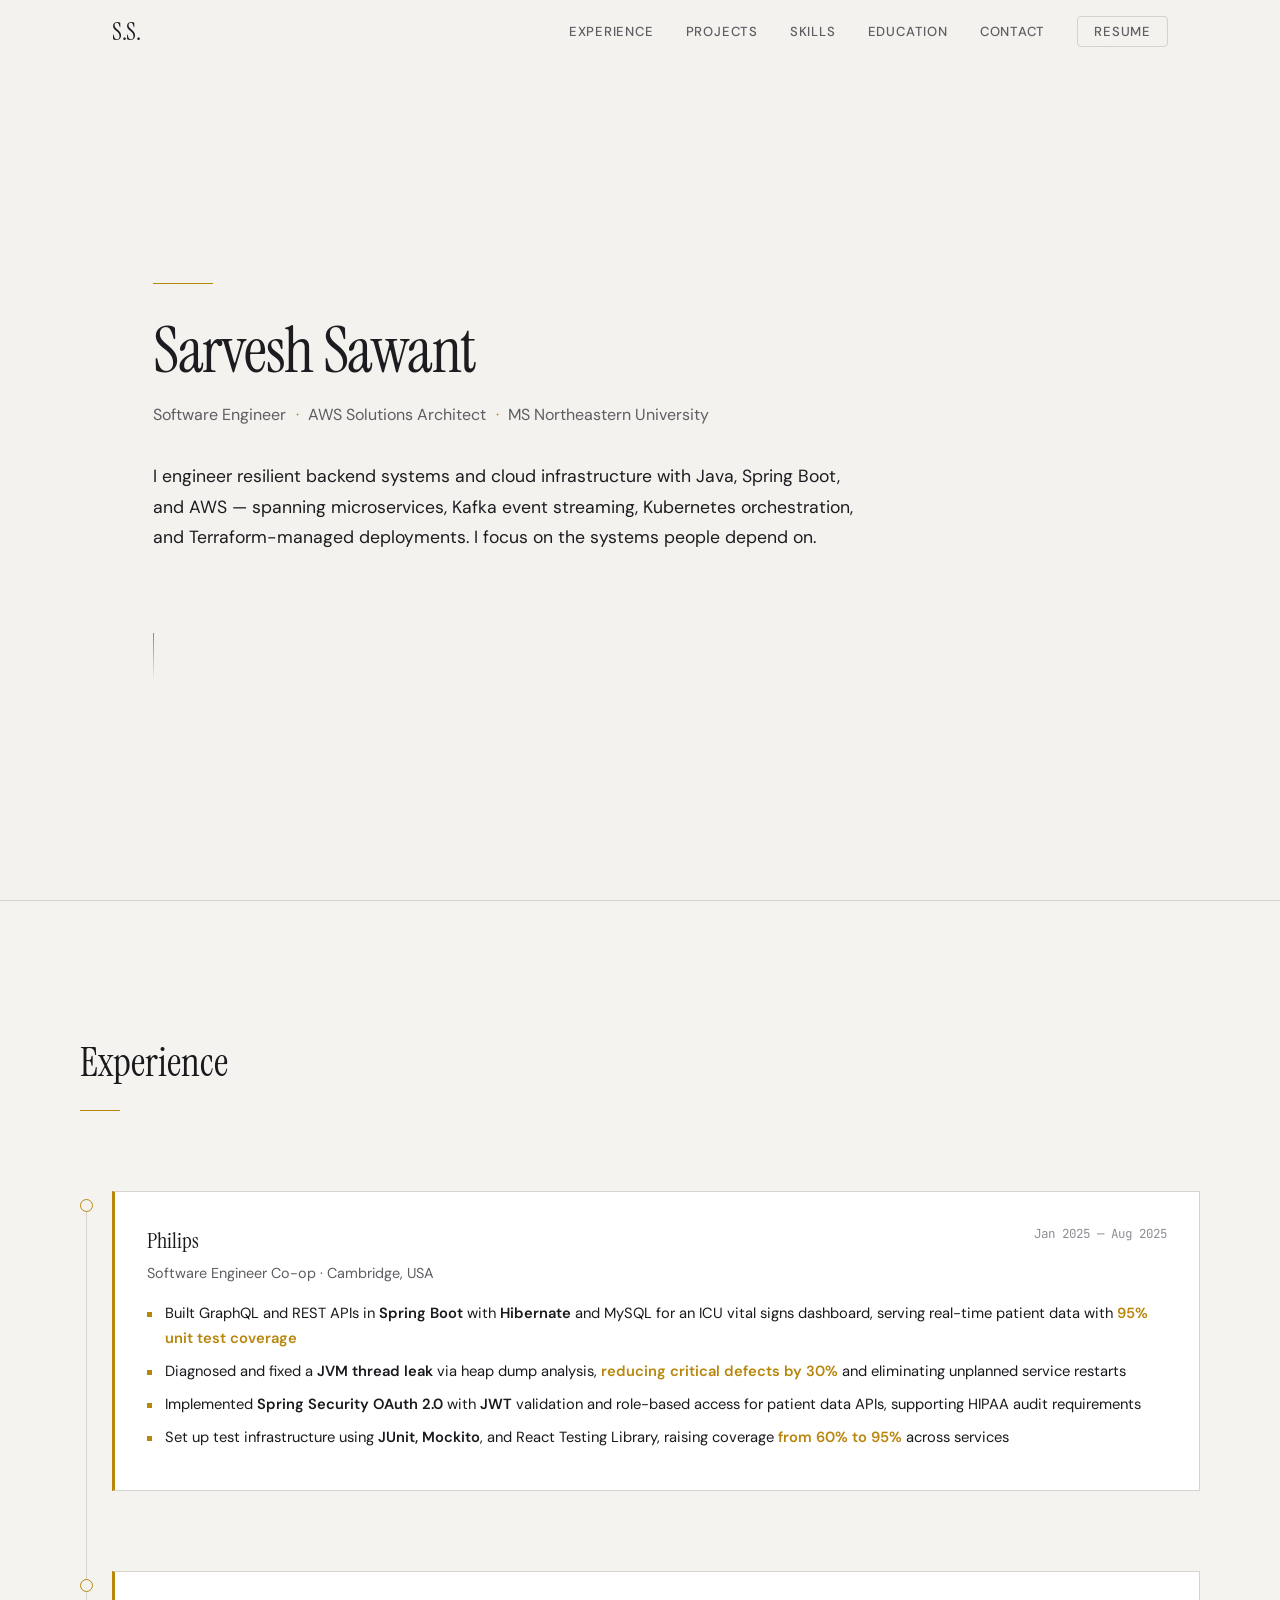
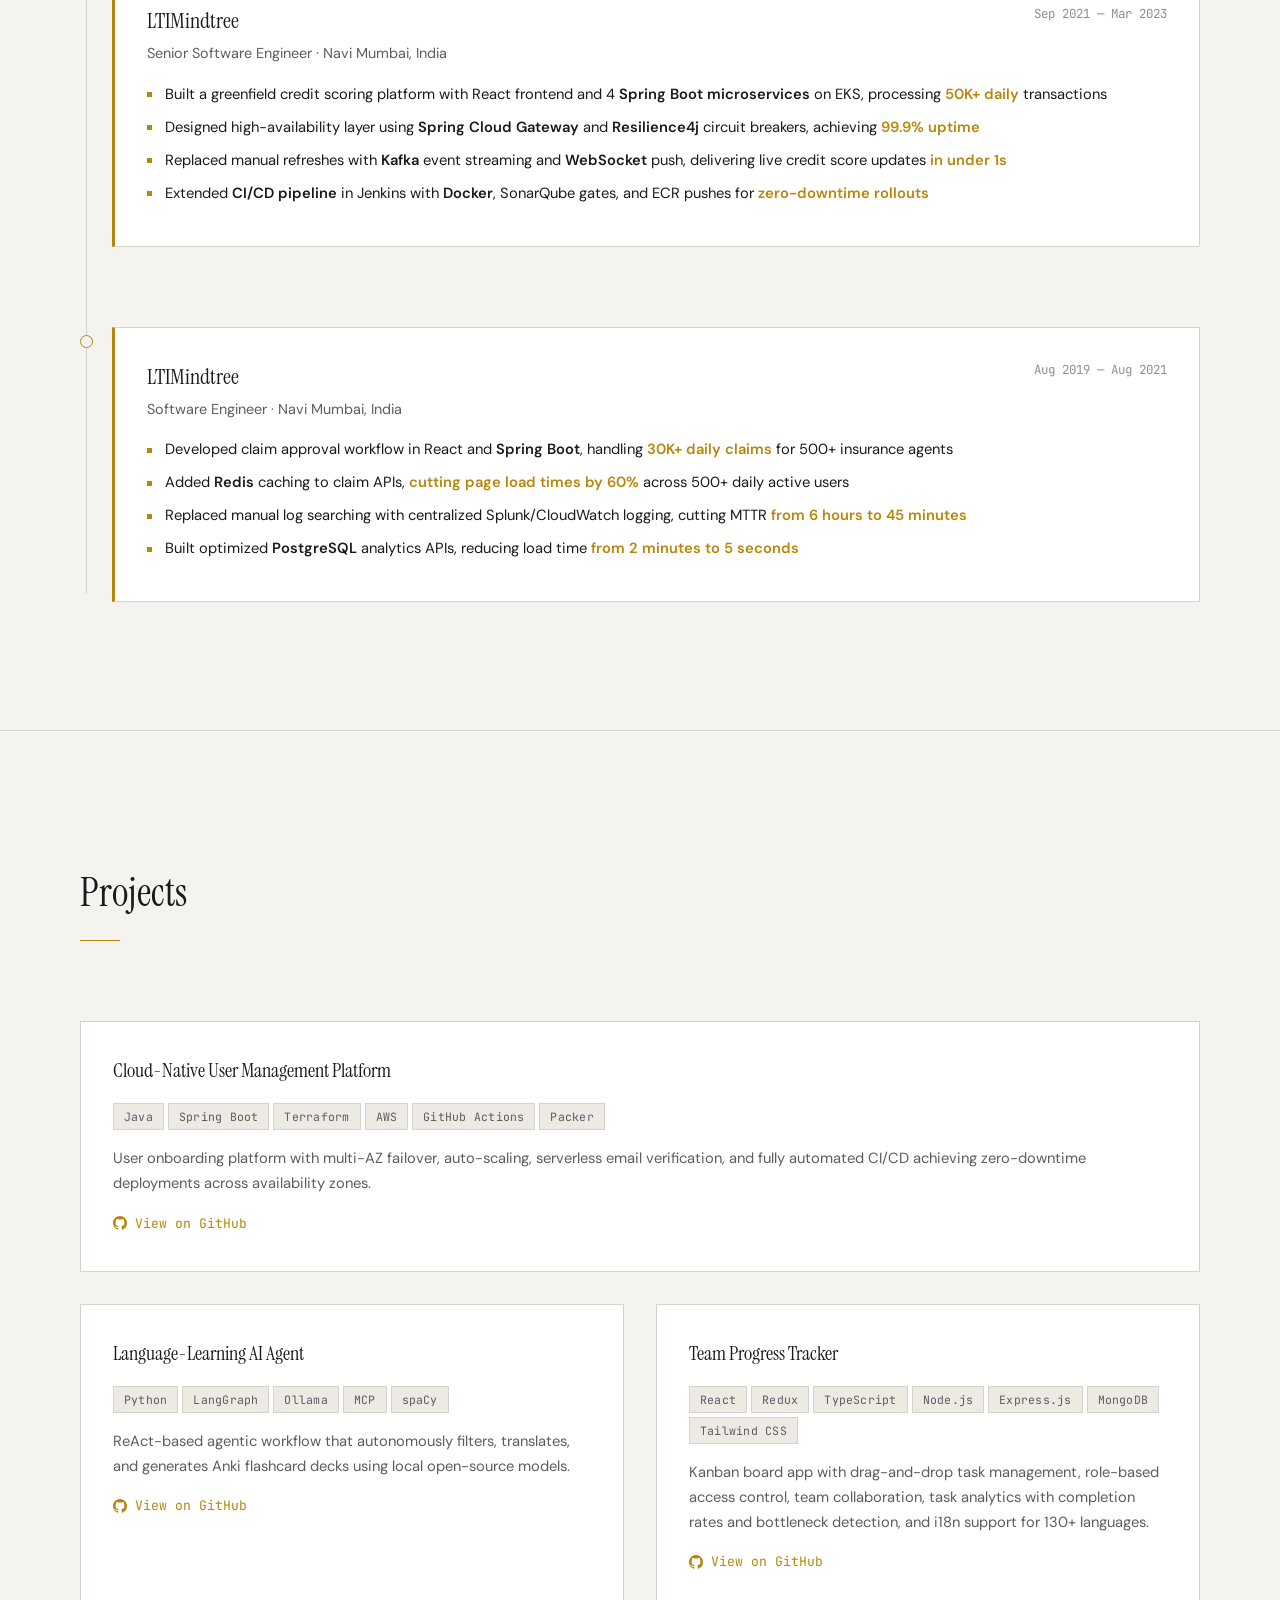
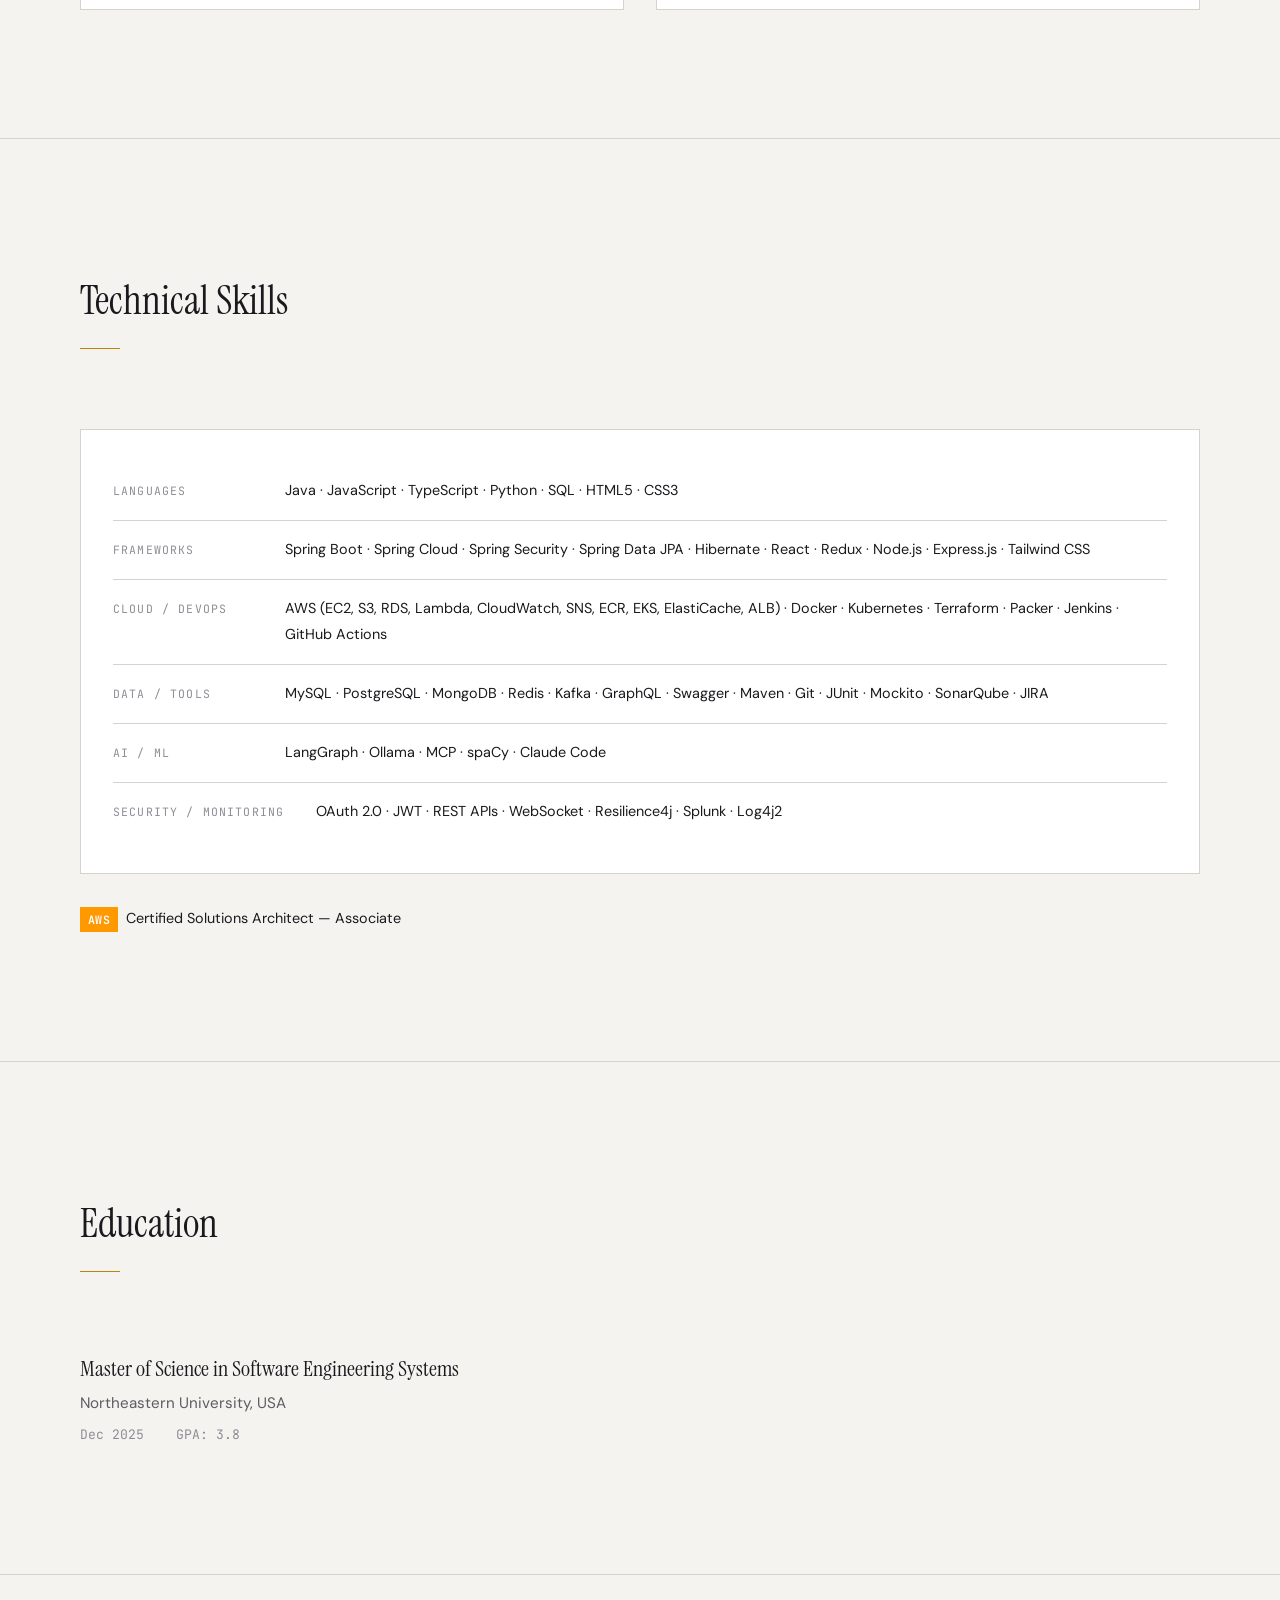
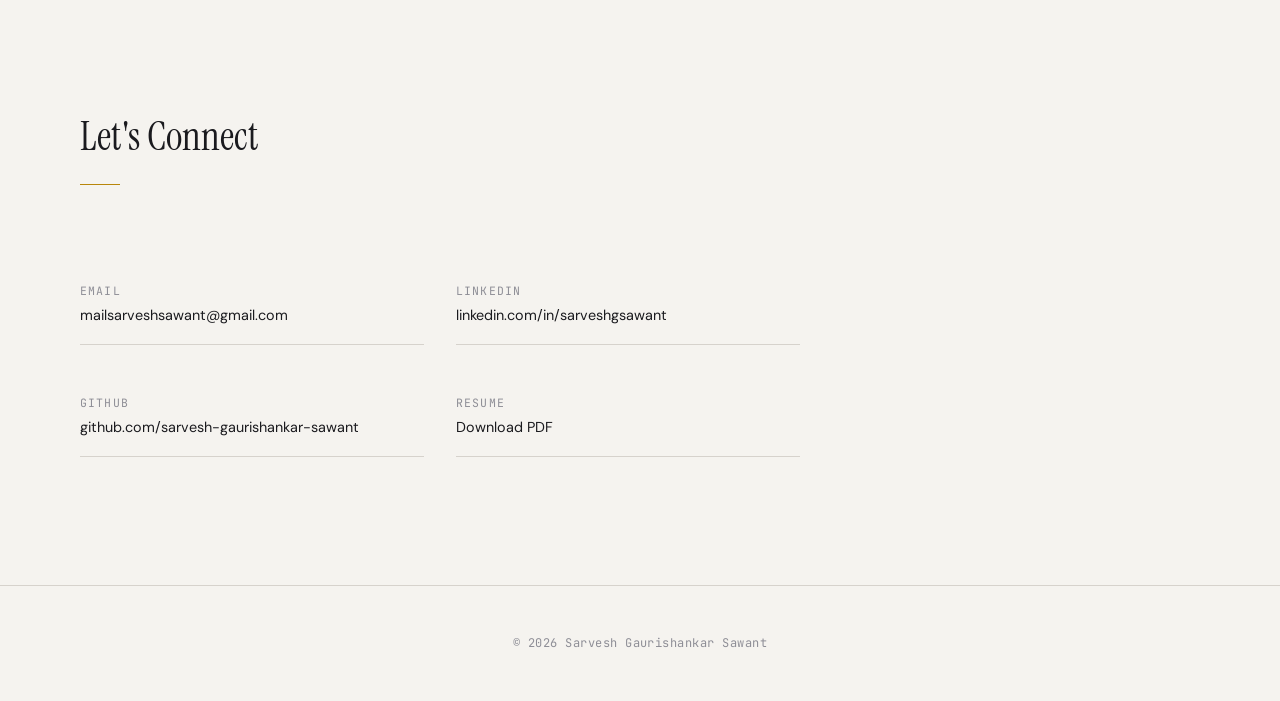
==== commit 0b7aca13: "Update hero intro to focus on technologies Co-Authored-By: Claude Opus 4.6 <noreply@anthropic.com>" ====
--- a/index.html
+++ b/index.html
@@ -81,7 +81,7 @@
           Software Engineer<span class="hero-dot">&middot;</span>AWS Solutions Architect<span class="hero-dot">&middot;</span>MS Northeastern University
         </p>
         <p class="hero-intro">
-          I build reliable backend systems and cloud infrastructure. From ICU monitoring dashboards at Philips to credit scoring platforms processing 50K+ daily transactions, I focus on the engineering that people depend on.
+          I engineer resilient backend systems and cloud infrastructure with Java, Spring Boot, and AWS — spanning microservices, Kafka event streaming, Kubernetes orchestration, and Terraform-managed deployments. I focus on the systems people depend on.
         </p>
         <div class="hero-scroll" aria-hidden="true">
           <span class="hero-scroll-line"></span>
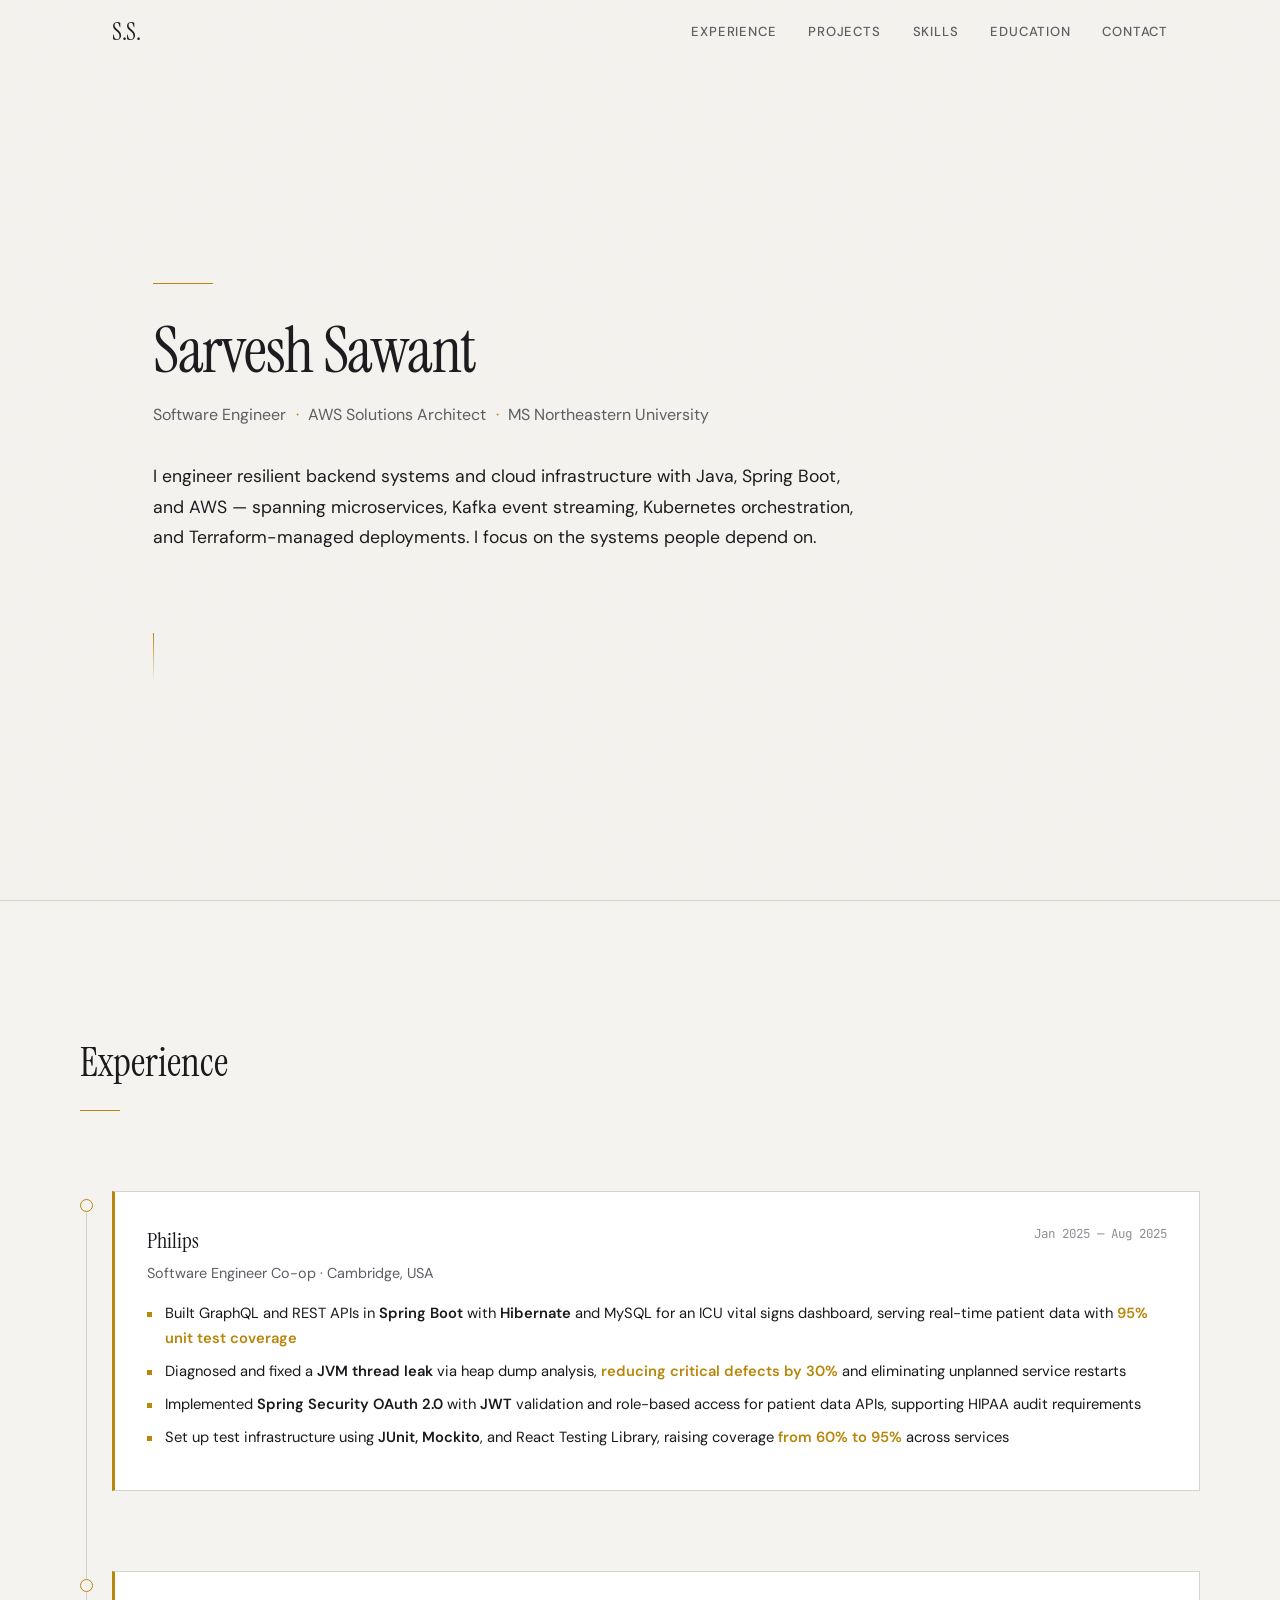
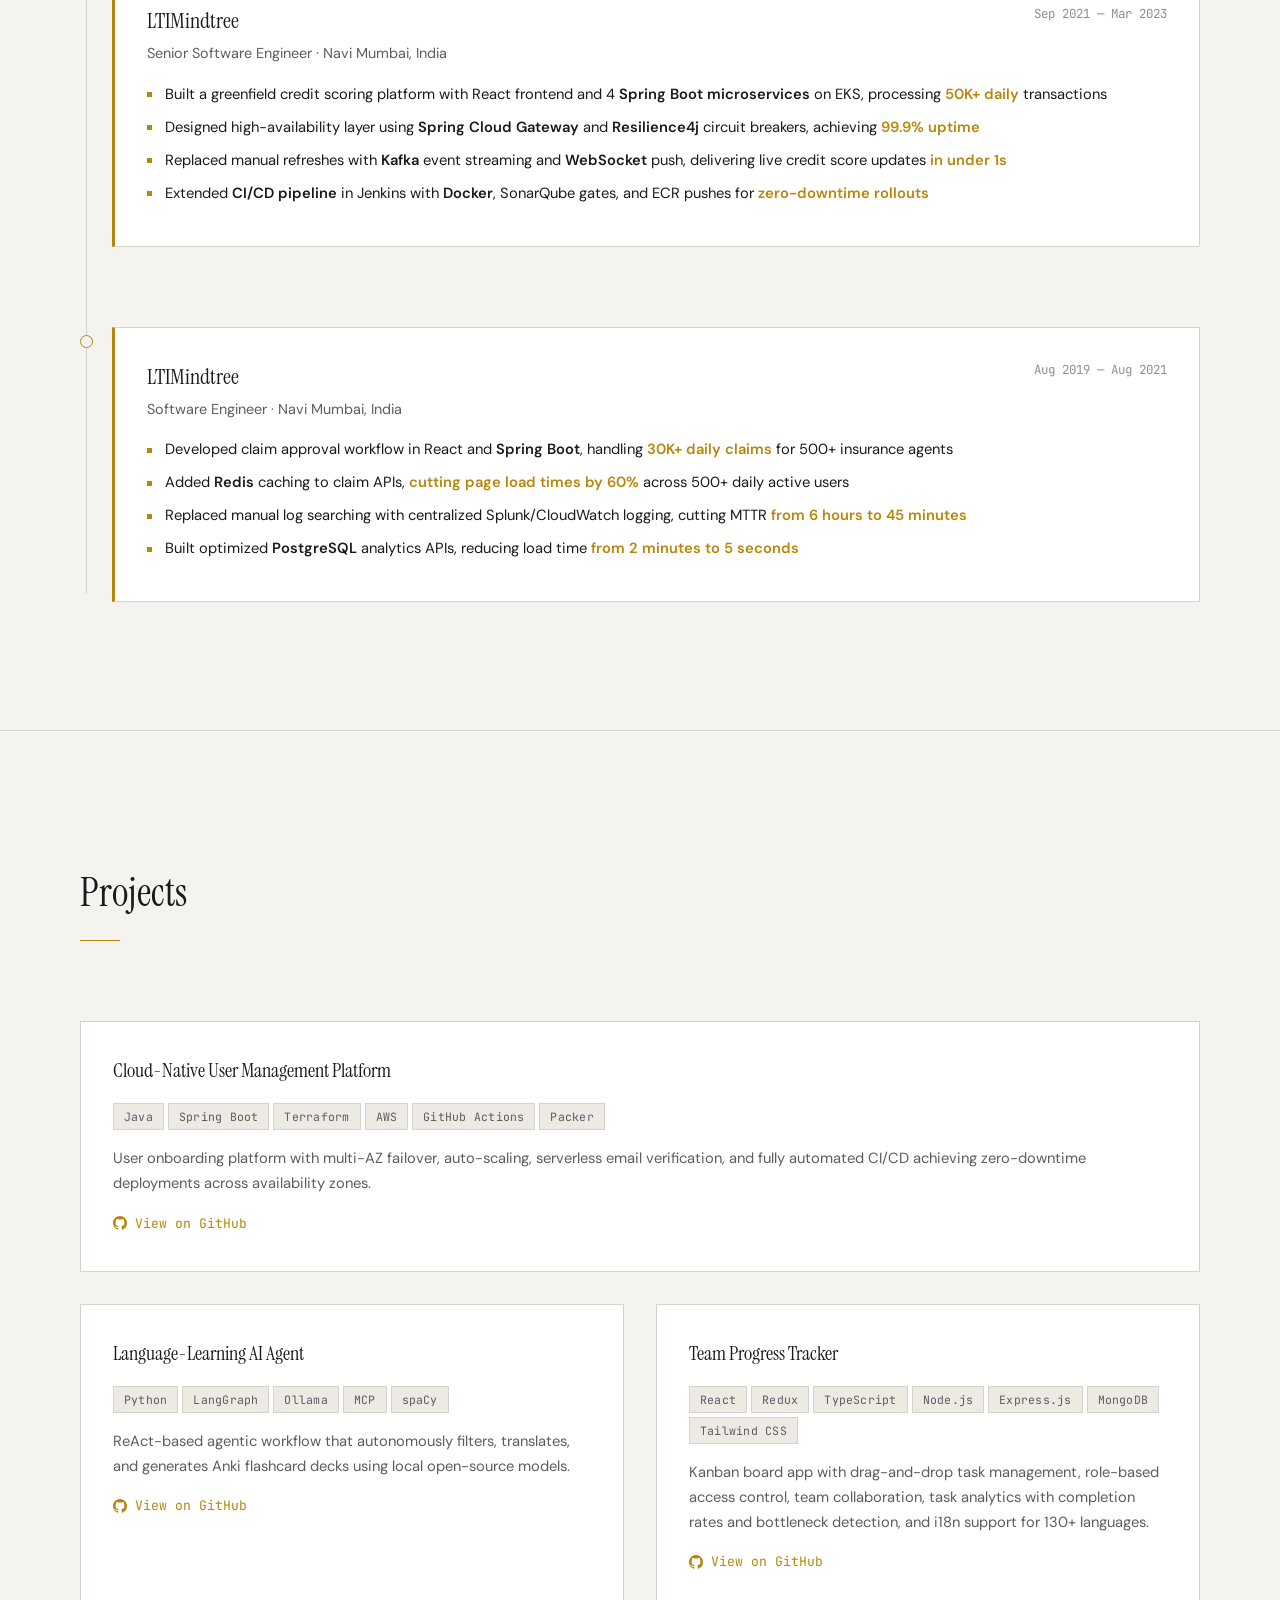
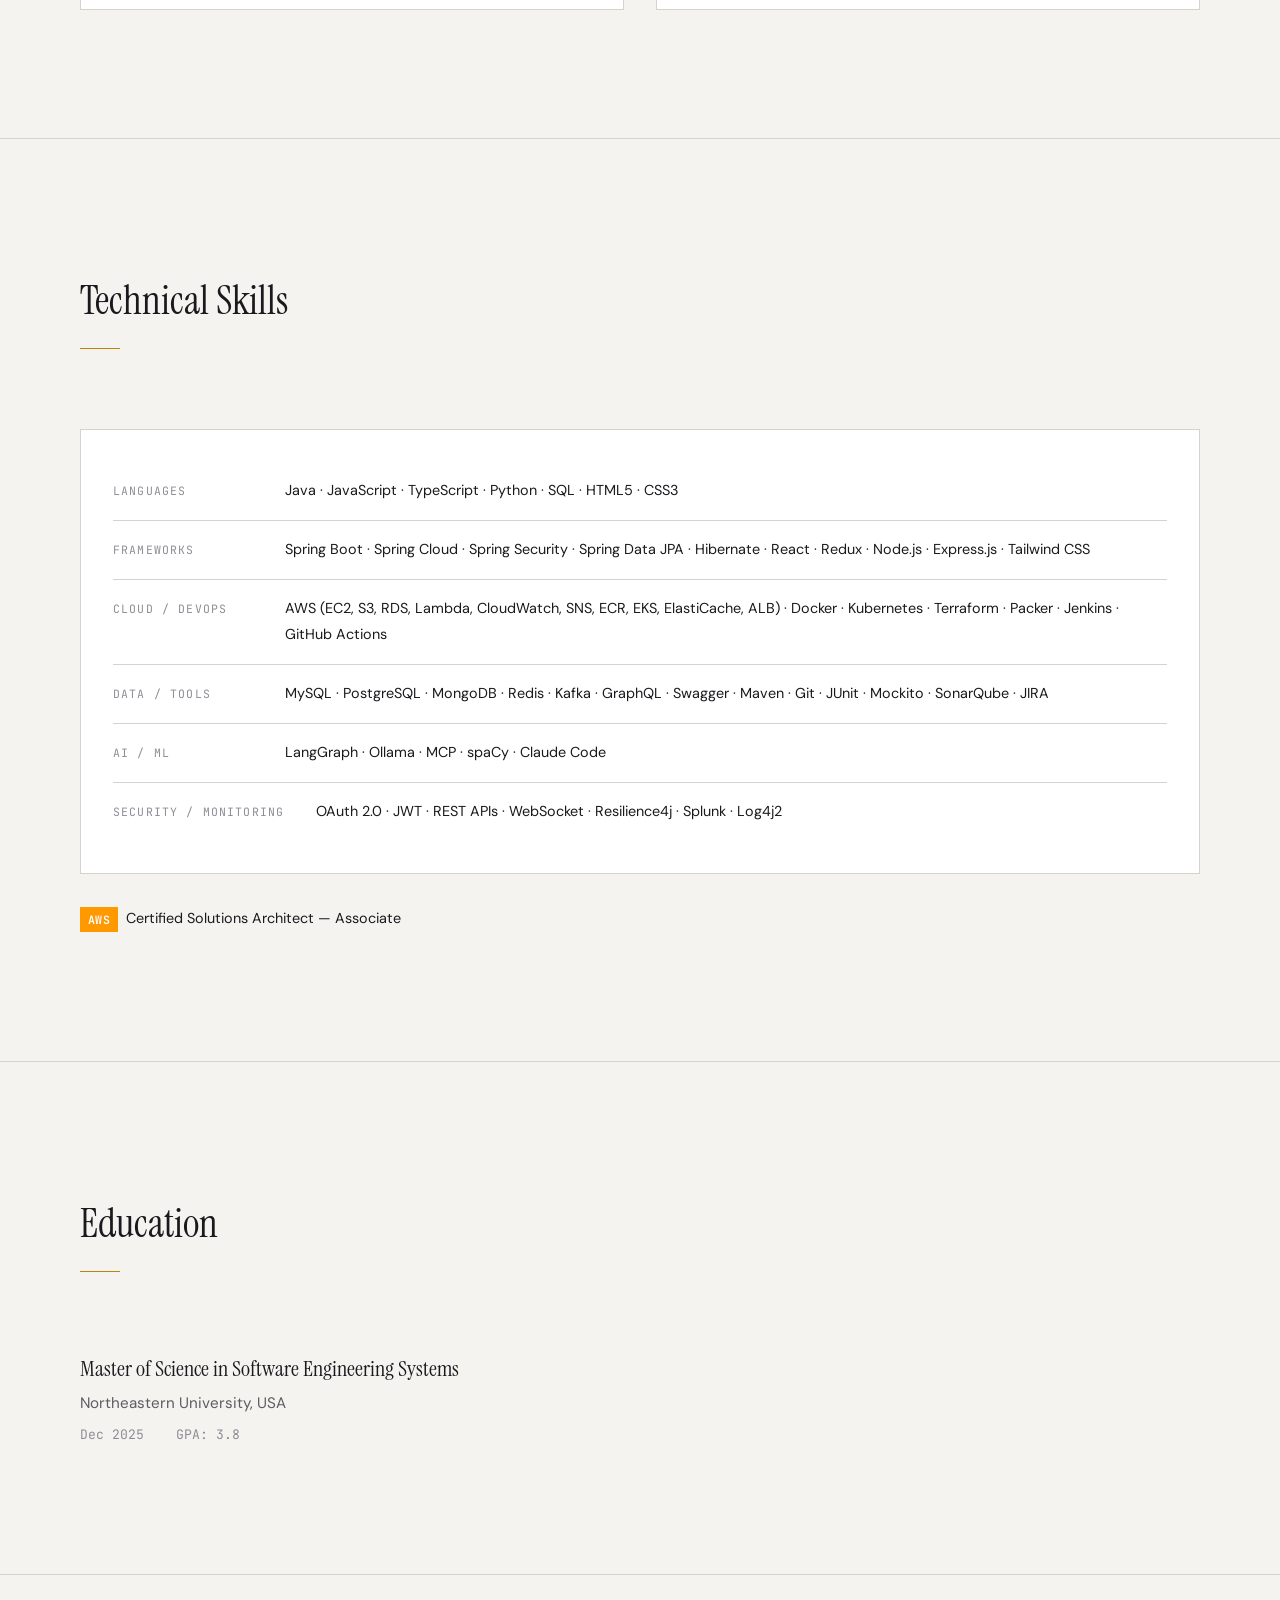
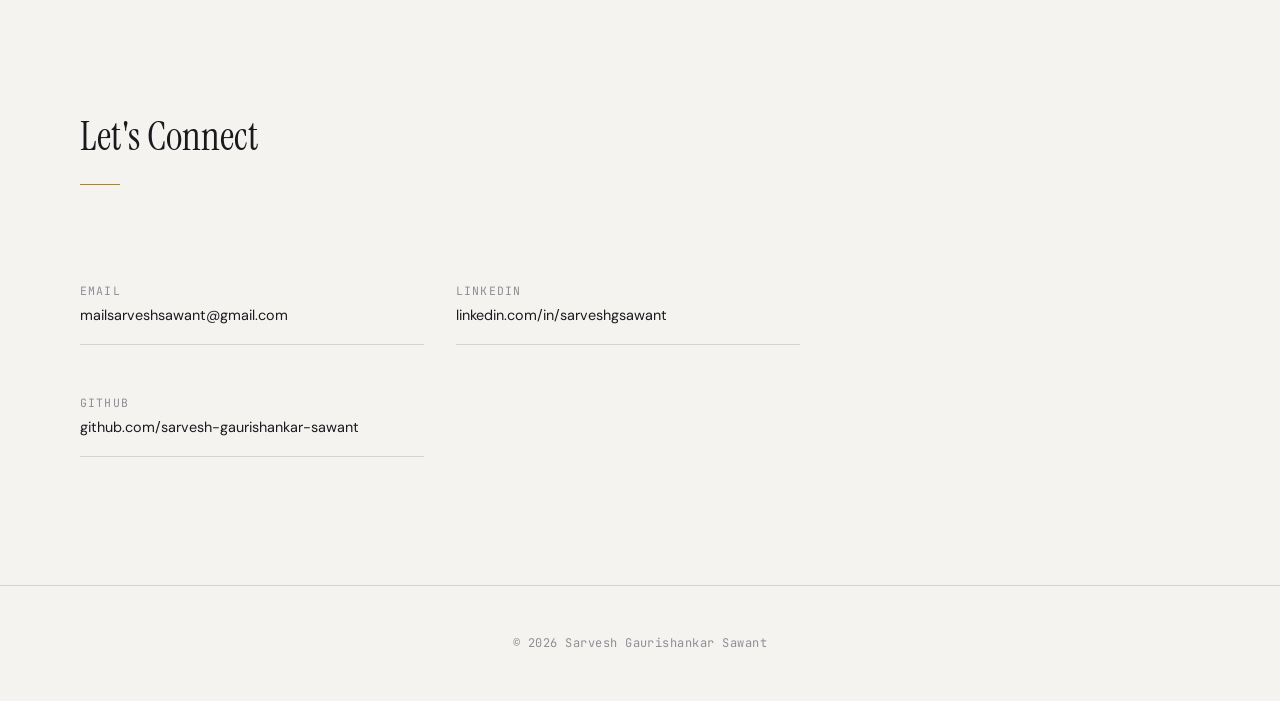
==== commit b945c02f: "Remove resume section and downloadable resume Co-Authored-By: Claude Opus 4.6 <noreply@anthropic.com" ====
--- a/index.html
+++ b/index.html
@@ -48,7 +48,6 @@
         <li><a href="#skills">Skills</a></li>
         <li><a href="#education">Education</a></li>
         <li><a href="#contact">Contact</a></li>
-        <li><a href="assets/Sarvesh_Sawant_Resume.pdf" class="nav-resume-btn" download>Resume</a></li>
       </ul>
       <button class="nav-toggle" id="navToggle" aria-label="Toggle menu" aria-expanded="false">
         <span class="nav-toggle-line"></span>
@@ -66,7 +65,6 @@
       <li><a href="#skills">Skills</a></li>
       <li><a href="#education">Education</a></li>
       <li><a href="#contact">Contact</a></li>
-      <li><a href="assets/Sarvesh_Sawant_Resume.pdf" download>Resume</a></li>
     </ul>
   </div>
 
@@ -296,10 +294,6 @@
             <span class="contact-label">GitHub</span>
             <span class="contact-value">github.com/sarvesh-gaurishankar-sawant</span>
           </a>
-          <a href="assets/Sarvesh_Sawant_Resume.pdf" class="contact-item" download>
-            <span class="contact-label">Resume</span>
-            <span class="contact-value">Download PDF</span>
-          </a>
         </div>
       </div>
     </section>
--- a/css/styles.css
+++ b/css/styles.css
@@ -202,24 +202,6 @@
   background-size: 100% 1px;
 }
 
-.nav-resume-btn {
-  padding: 6px 16px !important;
-  border: 1px solid var(--color-border) !important;
-  border-radius: 4px;
-  transition: border-color var(--duration-fast),
-              color var(--duration-fast),
-              background-color var(--duration-fast) !important;
-  background-image: none !important;
-  background-size: 0 !important;
-}
-
-.nav-resume-btn:hover {
-  border-color: var(--color-accent) !important;
-  color: var(--color-accent) !important;
-  background-color: var(--color-accent-dim) !important;
-  background-size: 0 !important;
-}
-
 .nav-toggle {
   display: none;
   flex-direction: column;
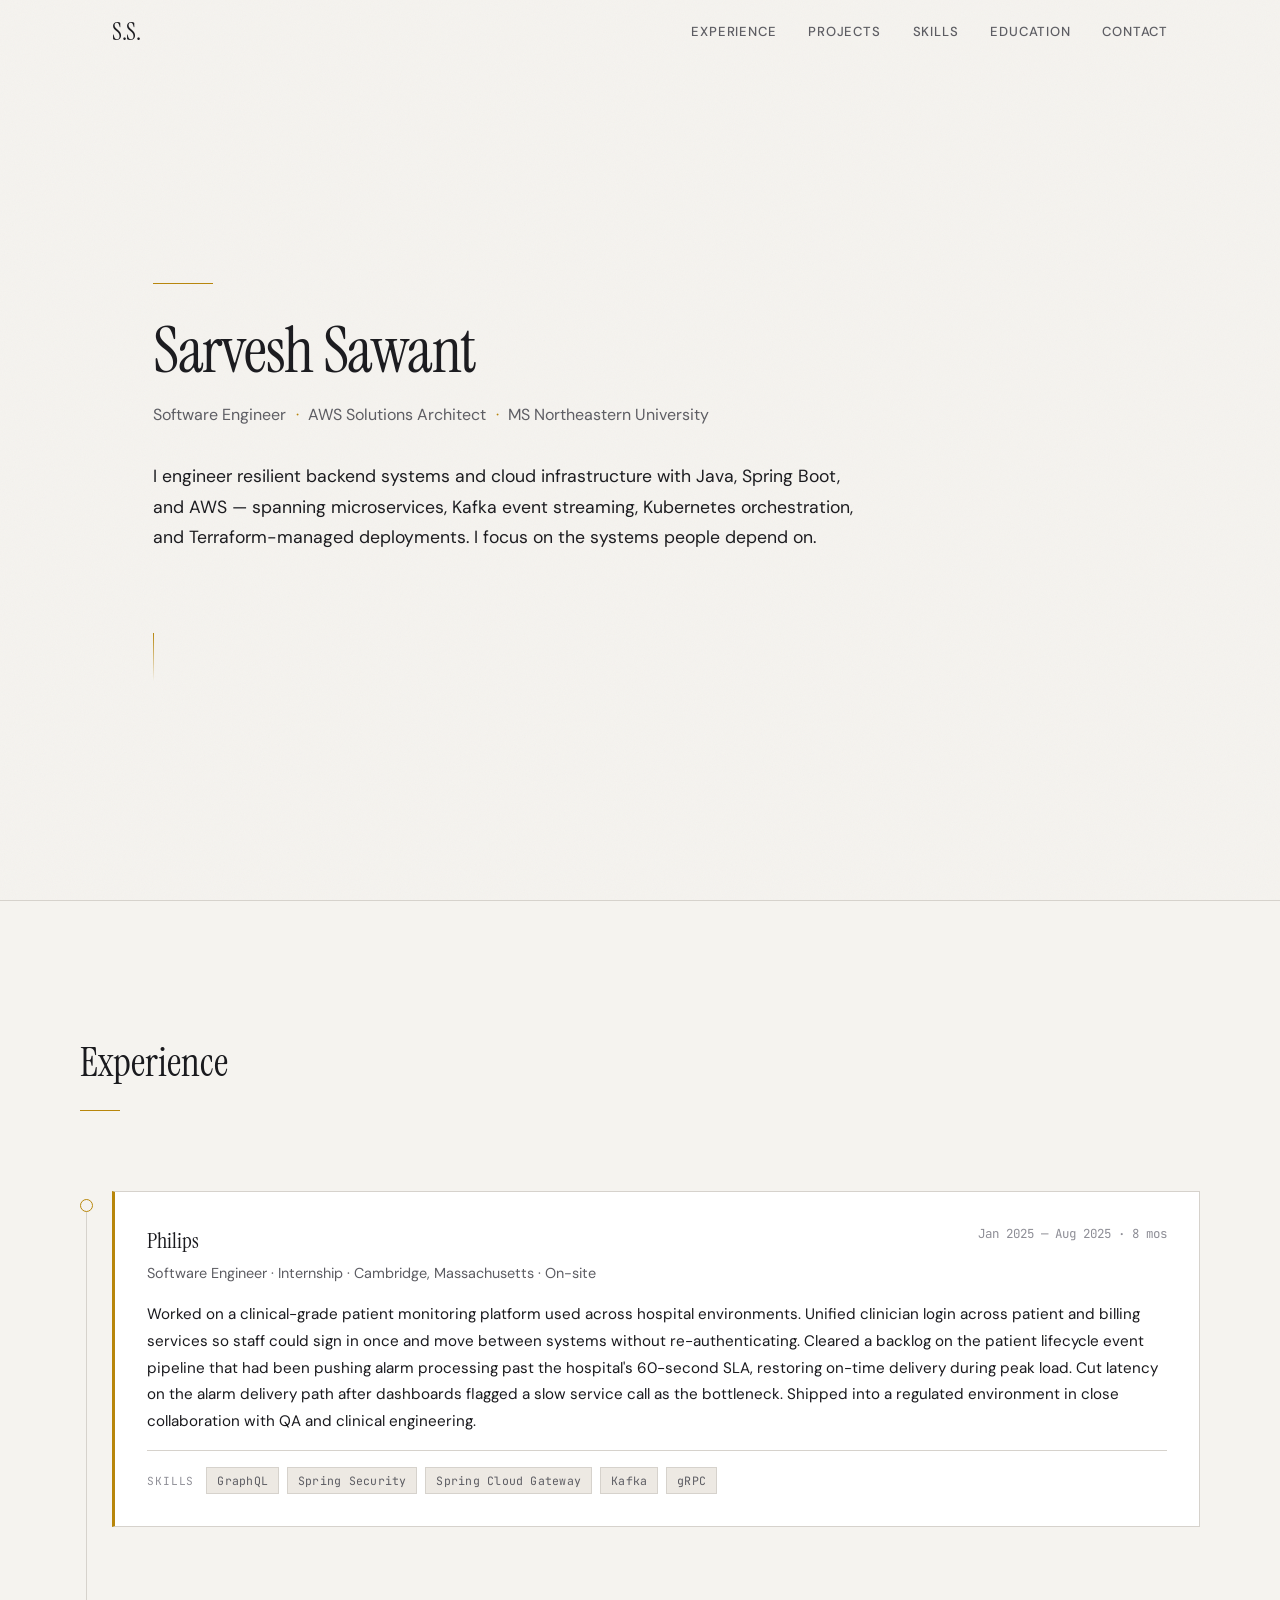
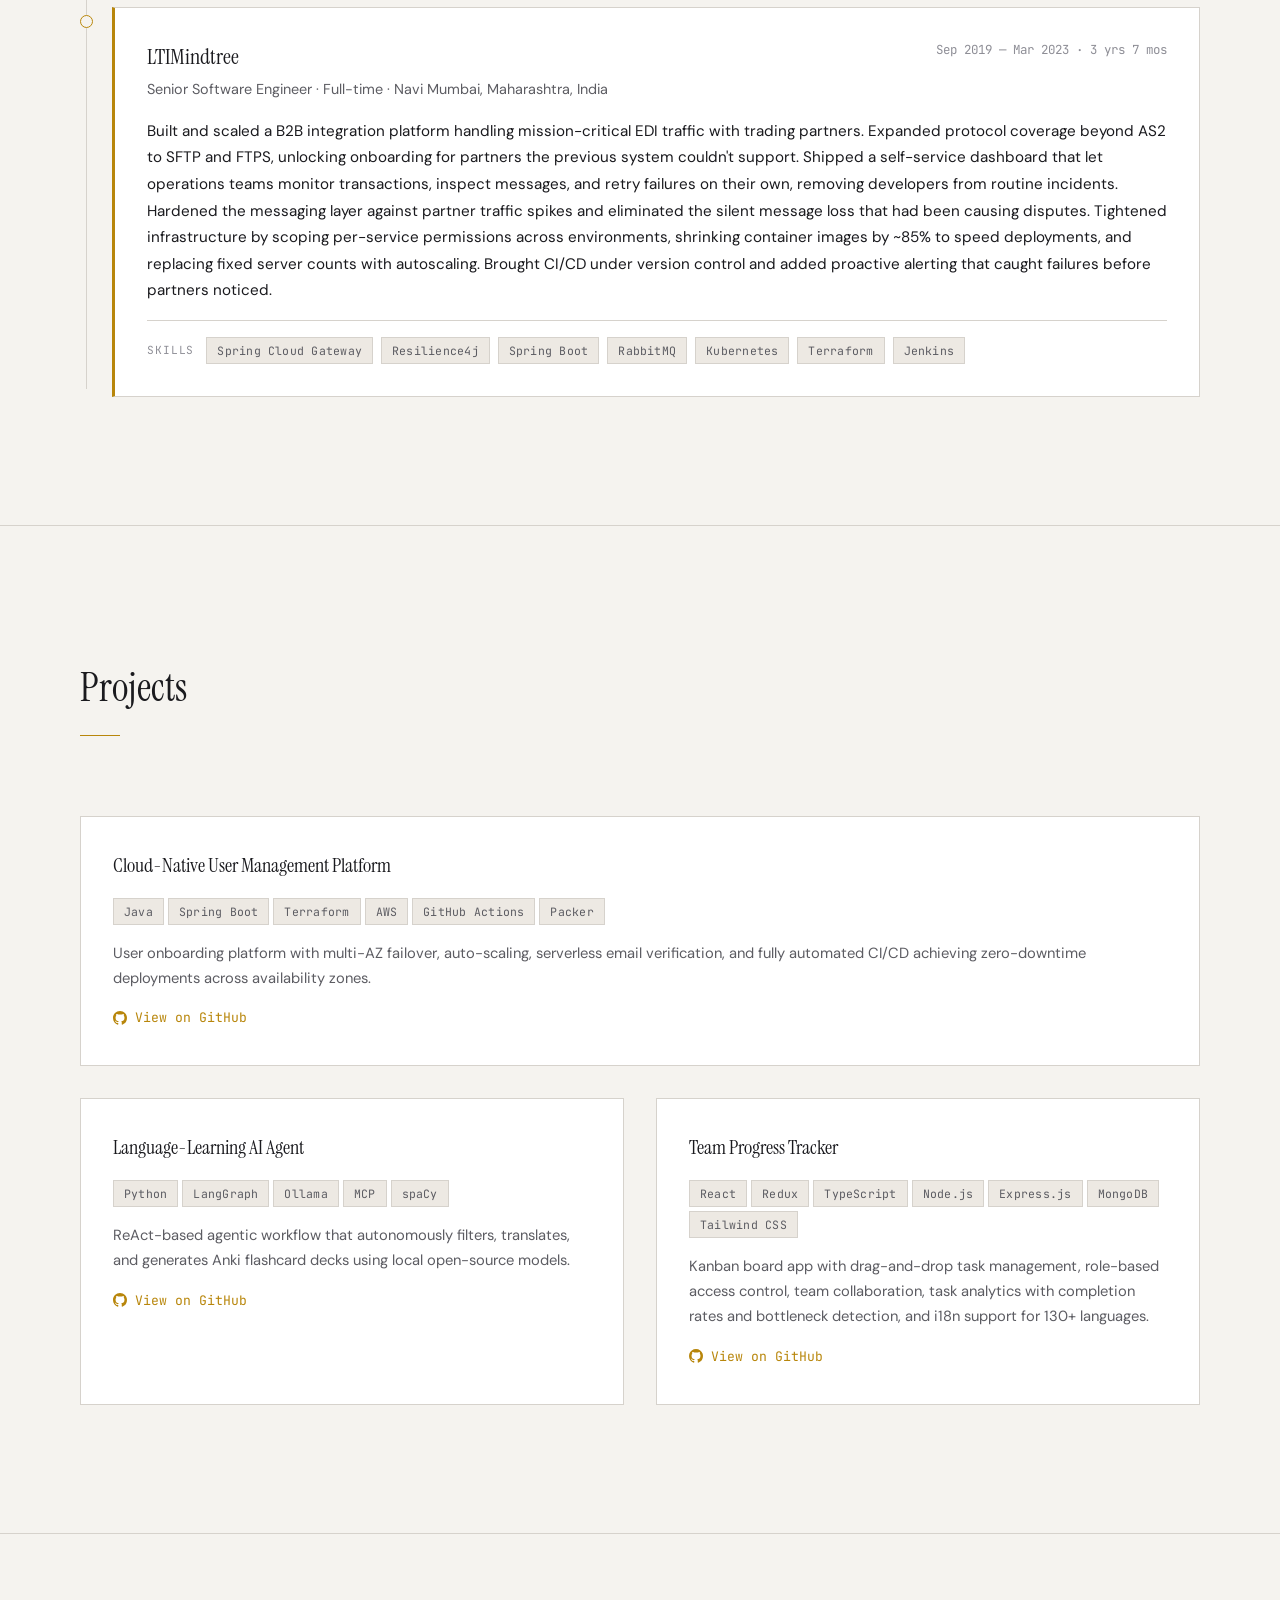
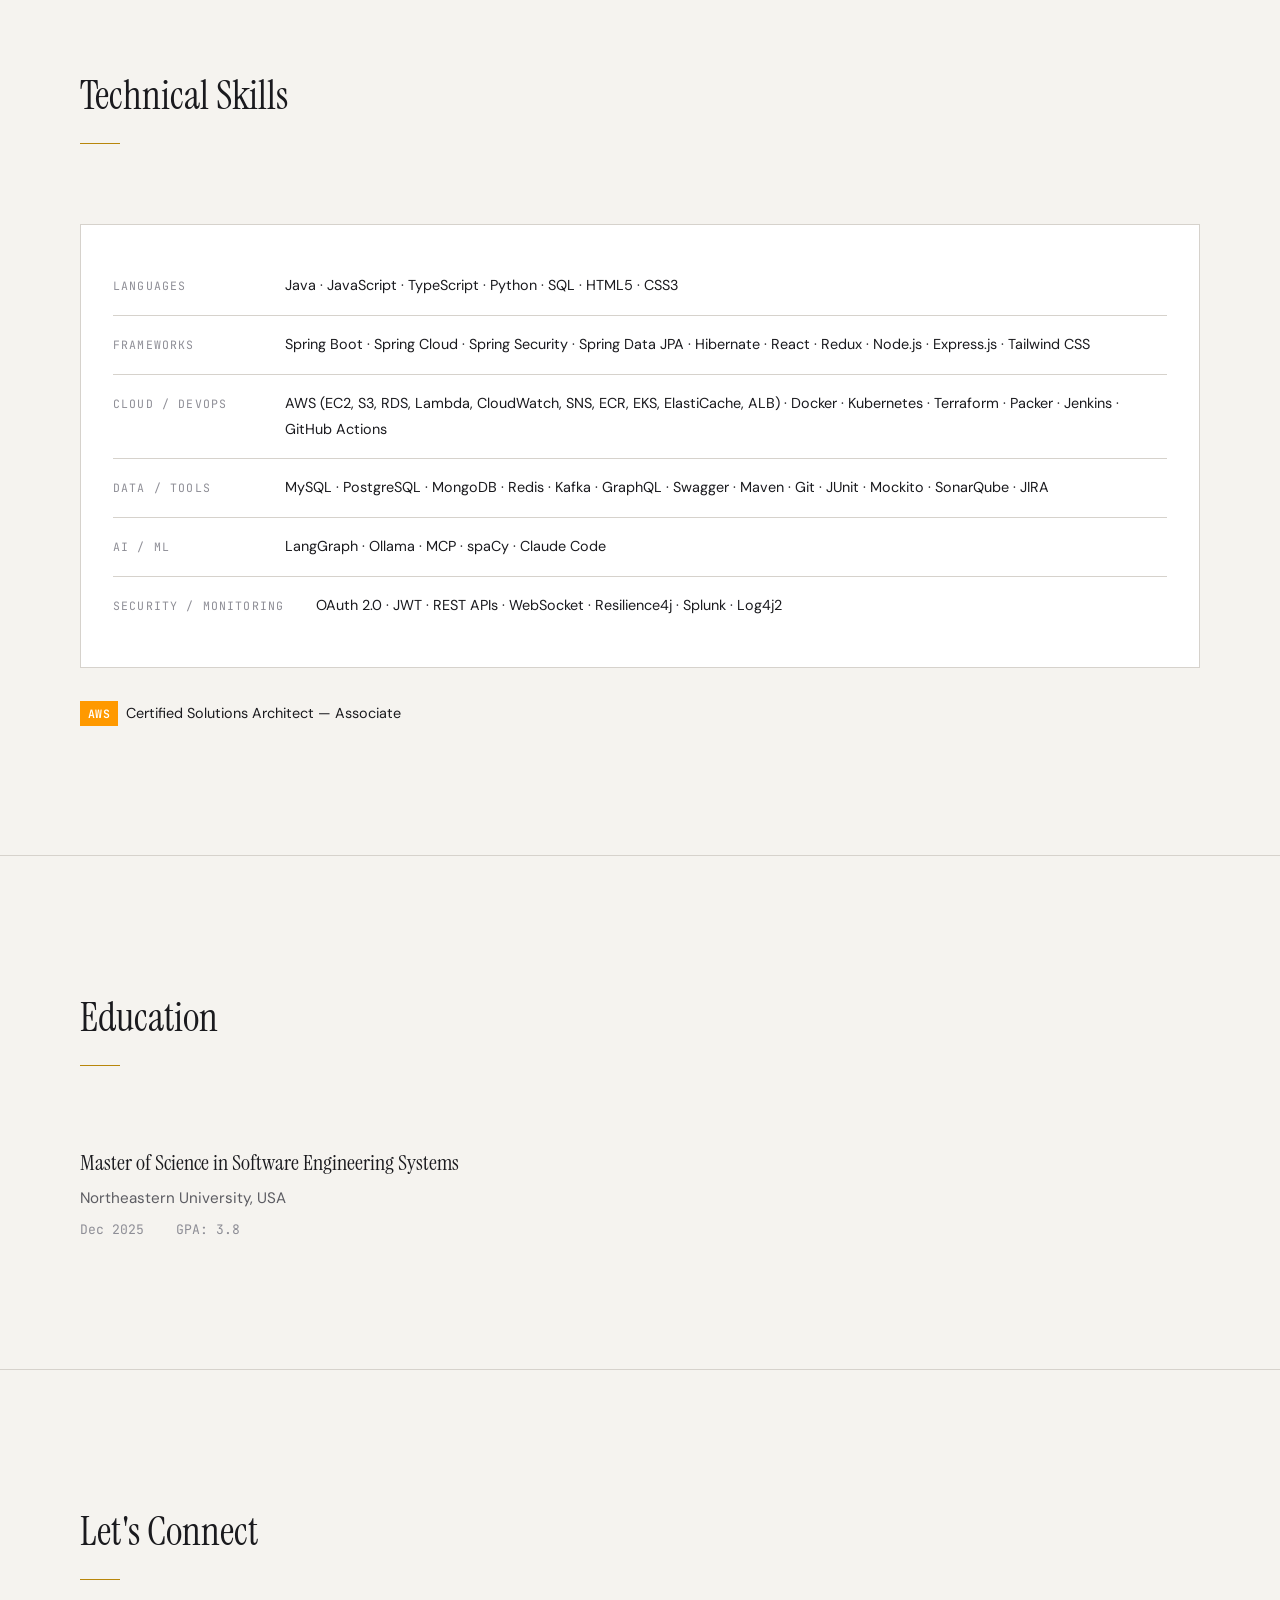
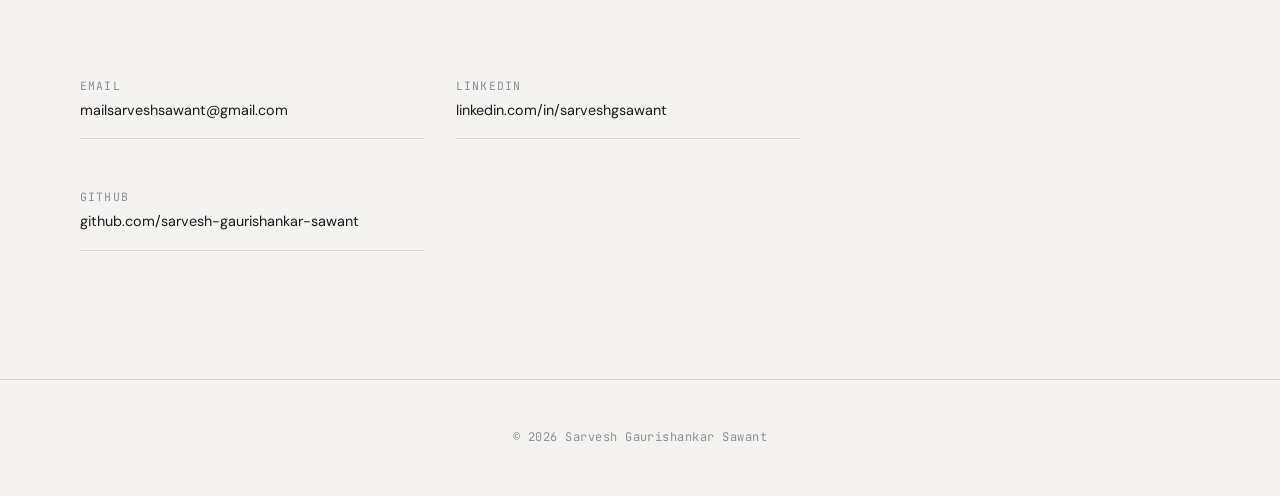
==== commit 64f104b7: "Update Experience section to mirror LinkedIn - Collapse three-card experience layout into two roles " ====
--- a/index.html
+++ b/index.html
@@ -1,310 +1,302 @@
-<!DOCTYPE html>
-<html lang="en">
-<head>
-  <meta charset="UTF-8">
-  <meta name="viewport" content="width=device-width, initial-scale=1.0">
-  <title>Sarvesh Sawant — Software Engineer</title>
-  <meta name="description" content="Software Engineer specializing in Java, Spring Boot, AWS, and cloud-native systems. MS from Northeastern University. AWS Certified Solutions Architect.">
-
-  <!-- Open Graph -->
-  <meta property="og:title" content="Sarvesh Sawant — Software Engineer">
-  <meta property="og:description" content="Software Engineer specializing in Java, Spring Boot, AWS, and cloud-native systems.">
-  <meta property="og:url" content="https://sarveshsawant.com">
-  <meta property="og:type" content="website">
-
-  <!-- Fonts -->
-  <link rel="preconnect" href="https://fonts.googleapis.com">
-  <link rel="preconnect" href="https://fonts.gstatic.com" crossorigin>
-  <link href="https://fonts.googleapis.com/css2?family=Instrument+Serif&family=DM+Sans:ital,wght@0,400;0,500;0,700;1,400&family=JetBrains+Mono:wght@400;500&display=swap" rel="stylesheet">
-
-  <!-- Styles -->
-  <link rel="stylesheet" href="css/styles.css">
-
-  <!-- Noscript fallback -->
-  <noscript>
-    <style>
-      .reveal { opacity: 1 !important; transform: none !important; }
-      .hero-line, .hero-name, .hero-tagline, .hero-intro, .hero-scroll {
-        opacity: 1 !important; transform: none !important;
-      }
-    </style>
-  </noscript>
-</head>
-<body>
-
-  <!-- Noise overlay -->
-  <div class="noise-overlay" aria-hidden="true"></div>
-
-  <!-- Skip to content -->
-  <a href="#main" class="skip-link">Skip to content</a>
-
-  <!-- Navigation -->
-  <nav class="site-nav" id="nav">
-    <div class="nav-inner">
-      <a href="#hero" class="nav-monogram">S.S.</a>
-      <ul class="nav-links" id="navLinks">
-        <li><a href="#experience">Experience</a></li>
-        <li><a href="#projects">Projects</a></li>
-        <li><a href="#skills">Skills</a></li>
-        <li><a href="#education">Education</a></li>
-        <li><a href="#contact">Contact</a></li>
-      </ul>
-      <button class="nav-toggle" id="navToggle" aria-label="Toggle menu" aria-expanded="false">
-        <span class="nav-toggle-line"></span>
-        <span class="nav-toggle-line"></span>
-        <span class="nav-toggle-line"></span>
-      </button>
-    </div>
-  </nav>
-
-  <!-- Mobile Menu Overlay -->
-  <div class="mobile-menu" id="mobileMenu" aria-hidden="true">
-    <ul class="mobile-menu-links">
-      <li><a href="#experience">Experience</a></li>
-      <li><a href="#projects">Projects</a></li>
-      <li><a href="#skills">Skills</a></li>
-      <li><a href="#education">Education</a></li>
-      <li><a href="#contact">Contact</a></li>
-    </ul>
-  </div>
-
-  <main id="main">
-
-    <!-- Hero -->
-    <section class="hero" id="hero">
-      <div class="hero-content">
-        <div class="hero-line" aria-hidden="true"></div>
-        <h1 class="hero-name">Sarvesh Sawant</h1>
-        <p class="hero-tagline">
-          Software Engineer<span class="hero-dot">&middot;</span>AWS Solutions Architect<span class="hero-dot">&middot;</span>MS Northeastern University
-        </p>
-        <p class="hero-intro">
-          I engineer resilient backend systems and cloud infrastructure with Java, Spring Boot, and AWS — spanning microservices, Kafka event streaming, Kubernetes orchestration, and Terraform-managed deployments. I focus on the systems people depend on.
-        </p>
-        <div class="hero-scroll" aria-hidden="true">
-          <span class="hero-scroll-line"></span>
-        </div>
-      </div>
-    </section>
-
-    <!-- Experience -->
-    <section class="section experience" id="experience">
-      <div class="section-inner">
-        <h2 class="section-heading reveal">Experience</h2>
-
-        <div class="timeline">
-          <!-- Philips -->
-          <div class="timeline-item reveal">
-            <div class="timeline-marker"></div>
-            <div class="timeline-card">
-              <div class="timeline-header">
-                <div>
-                  <h3 class="timeline-company">Philips</h3>
-                  <p class="timeline-role">Software Engineer Co-op &middot; Cambridge, USA</p>
-                </div>
-                <span class="timeline-date">Jan 2025 — Aug 2025</span>
-              </div>
-              <ul class="timeline-list">
-                <li>Built GraphQL and REST APIs in <strong>Spring Boot</strong> with <strong>Hibernate</strong> and MySQL for an ICU vital signs dashboard, serving real-time patient data with <em class="metric">95% unit test coverage</em></li>
-                <li>Diagnosed and fixed a <strong>JVM thread leak</strong> via heap dump analysis, <em class="metric">reducing critical defects by 30%</em> and eliminating unplanned service restarts</li>
-                <li>Implemented <strong>Spring Security OAuth 2.0</strong> with <strong>JWT</strong> validation and role-based access for patient data APIs, supporting HIPAA audit requirements</li>
-                <li>Set up test infrastructure using <strong>JUnit, Mockito</strong>, and React Testing Library, raising coverage <em class="metric">from 60% to 95%</em> across services</li>
-              </ul>
-            </div>
-          </div>
-
-          <!-- LTIMindtree Senior -->
-          <div class="timeline-item reveal" data-delay="150">
-            <div class="timeline-marker"></div>
-            <div class="timeline-card">
-              <div class="timeline-header">
-                <div>
-                  <h3 class="timeline-company">LTIMindtree</h3>
-                  <p class="timeline-role">Senior Software Engineer &middot; Navi Mumbai, India</p>
-                </div>
-                <span class="timeline-date">Sep 2021 — Mar 2023</span>
-              </div>
-              <ul class="timeline-list">
-                <li>Built a greenfield credit scoring platform with React frontend and 4 <strong>Spring Boot microservices</strong> on EKS, processing <em class="metric">50K+ daily</em> transactions</li>
-                <li>Designed high-availability layer using <strong>Spring Cloud Gateway</strong> and <strong>Resilience4j</strong> circuit breakers, achieving <em class="metric">99.9% uptime</em></li>
-                <li>Replaced manual refreshes with <strong>Kafka</strong> event streaming and <strong>WebSocket</strong> push, delivering live credit score updates <em class="metric">in under 1s</em></li>
-                <li>Extended <strong>CI/CD pipeline</strong> in Jenkins with <strong>Docker</strong>, SonarQube gates, and ECR pushes for <em class="metric">zero-downtime rollouts</em></li>
-              </ul>
-            </div>
-          </div>
-
-          <!-- LTIMindtree -->
-          <div class="timeline-item reveal" data-delay="300">
-            <div class="timeline-marker"></div>
-            <div class="timeline-card">
-              <div class="timeline-header">
-                <div>
-                  <h3 class="timeline-company">LTIMindtree</h3>
-                  <p class="timeline-role">Software Engineer &middot; Navi Mumbai, India</p>
-                </div>
-                <span class="timeline-date">Aug 2019 — Aug 2021</span>
-              </div>
-              <ul class="timeline-list">
-                <li>Developed claim approval workflow in React and <strong>Spring Boot</strong>, handling <em class="metric">30K+ daily claims</em> for 500+ insurance agents</li>
-                <li>Added <strong>Redis</strong> caching to claim APIs, <em class="metric">cutting page load times by 60%</em> across 500+ daily active users</li>
-                <li>Replaced manual log searching with centralized Splunk/CloudWatch logging, cutting MTTR <em class="metric">from 6 hours to 45 minutes</em></li>
-                <li>Built optimized <strong>PostgreSQL</strong> analytics APIs, reducing load time <em class="metric">from 2 minutes to 5 seconds</em></li>
-              </ul>
-            </div>
-          </div>
-        </div>
-      </div>
-    </section>
-
-    <!-- Projects -->
-    <section class="section projects" id="projects">
-      <div class="section-inner">
-        <h2 class="section-heading reveal">Projects</h2>
-
-        <div class="projects-grid">
-          <!-- Cloud-Native Platform -->
-          <div class="project-card reveal">
-            <h3 class="project-name">Cloud-Native User Management Platform</h3>
-            <div class="project-tags">
-              <span class="tag">Java</span>
-              <span class="tag">Spring Boot</span>
-              <span class="tag">Terraform</span>
-              <span class="tag">AWS</span>
-              <span class="tag">GitHub Actions</span>
-              <span class="tag">Packer</span>
-            </div>
-            <p class="project-desc">User onboarding platform with multi-AZ failover, auto-scaling, serverless email verification, and fully automated CI/CD achieving zero-downtime deployments across availability zones.</p>
-            <a href="https://github.com/orgs/CSYE-6225-Cloud-Computing-Sarvesh/repositories" class="project-link" target="_blank" rel="noopener noreferrer">
-              <svg width="16" height="16" viewBox="0 0 16 16" fill="currentColor" aria-hidden="true"><path d="M8 0C3.58 0 0 3.58 0 8c0 3.54 2.29 6.53 5.47 7.59.4.07.55-.17.55-.38 0-.19-.01-.82-.01-1.49-2.01.37-2.53-.49-2.69-.94-.09-.23-.48-.94-.82-1.13-.28-.15-.68-.52-.01-.53.63-.01 1.08.58 1.23.82.72 1.21 1.87.87 2.33.66.07-.52.28-.87.51-1.07-1.78-.2-3.64-.89-3.64-3.95 0-.87.31-1.59.82-2.15-.08-.2-.36-1.02.08-2.12 0 0 .67-.21 2.2.82.64-.18 1.32-.27 2-.27.68 0 1.36.09 2 .27 1.53-1.04 2.2-.82 2.2-.82.44 1.1.16 1.92.08 2.12.51.56.82 1.27.82 2.15 0 3.07-1.87 3.75-3.65 3.95.29.25.54.73.54 1.48 0 1.07-.01 1.93-.01 2.2 0 .21.15.46.55.38A8.013 8.013 0 0016 8c0-4.42-3.58-8-8-8z"/></svg>
-              View on GitHub
-            </a>
-          </div>
-
-          <!-- Language Learning Agent -->
-          <div class="project-card reveal" data-delay="150">
-            <h3 class="project-name">Language-Learning AI Agent</h3>
-            <div class="project-tags">
-              <span class="tag">Python</span>
-              <span class="tag">LangGraph</span>
-              <span class="tag">Ollama</span>
-              <span class="tag">MCP</span>
-              <span class="tag">spaCy</span>
-            </div>
-            <p class="project-desc">ReAct-based agentic workflow that autonomously filters, translates, and generates Anki flashcard decks using local open-source models.</p>
-            <a href="https://github.com/sarvesh-gaurishankar-sawant/language-learning-agent" class="project-link" target="_blank" rel="noopener noreferrer">
-              <svg width="16" height="16" viewBox="0 0 16 16" fill="currentColor" aria-hidden="true"><path d="M8 0C3.58 0 0 3.58 0 8c0 3.54 2.29 6.53 5.47 7.59.4.07.55-.17.55-.38 0-.19-.01-.82-.01-1.49-2.01.37-2.53-.49-2.69-.94-.09-.23-.48-.94-.82-1.13-.28-.15-.68-.52-.01-.53.63-.01 1.08.58 1.23.82.72 1.21 1.87.87 2.33.66.07-.52.28-.87.51-1.07-1.78-.2-3.64-.89-3.64-3.95 0-.87.31-1.59.82-2.15-.08-.2-.36-1.02.08-2.12 0 0 .67-.21 2.2.82.64-.18 1.32-.27 2-.27.68 0 1.36.09 2 .27 1.53-1.04 2.2-.82 2.2-.82.44 1.1.16 1.92.08 2.12.51.56.82 1.27.82 2.15 0 3.07-1.87 3.75-3.65 3.95.29.25.54.73.54 1.48 0 1.07-.01 1.93-.01 2.2 0 .21.15.46.55.38A8.013 8.013 0 0016 8c0-4.42-3.58-8-8-8z"/></svg>
-              View on GitHub
-            </a>
-          </div>
-
-          <!-- Team Progress Tracker -->
-          <div class="project-card reveal" data-delay="300">
-            <h3 class="project-name">Team Progress Tracker</h3>
-            <div class="project-tags">
-              <span class="tag">React</span>
-              <span class="tag">Redux</span>
-              <span class="tag">TypeScript</span>
-              <span class="tag">Node.js</span>
-              <span class="tag">Express.js</span>
-              <span class="tag">MongoDB</span>
-              <span class="tag">Tailwind CSS</span>
-            </div>
-            <p class="project-desc">Kanban board app with drag-and-drop task management, role-based access control, team collaboration, task analytics with completion rates and bottleneck detection, and i18n support for 130+ languages.</p>
-            <a href="https://github.com/sarvesh-gaurishankar-sawant/team-progress-tracker" class="project-link" target="_blank" rel="noopener noreferrer">
-              <svg width="16" height="16" viewBox="0 0 16 16" fill="currentColor" aria-hidden="true"><path d="M8 0C3.58 0 0 3.58 0 8c0 3.54 2.29 6.53 5.47 7.59.4.07.55-.17.55-.38 0-.19-.01-.82-.01-1.49-2.01.37-2.53-.49-2.69-.94-.09-.23-.48-.94-.82-1.13-.28-.15-.68-.52-.01-.53.63-.01 1.08.58 1.23.82.72 1.21 1.87.87 2.33.66.07-.52.28-.87.51-1.07-1.78-.2-3.64-.89-3.64-3.95 0-.87.31-1.59.82-2.15-.08-.2-.36-1.02.08-2.12 0 0 .67-.21 2.2.82.64-.18 1.32-.27 2-.27.68 0 1.36.09 2 .27 1.53-1.04 2.2-.82 2.2-.82.44 1.1.16 1.92.08 2.12.51.56.82 1.27.82 2.15 0 3.07-1.87 3.75-3.65 3.95.29.25.54.73.54 1.48 0 1.07-.01 1.93-.01 2.2 0 .21.15.46.55.38A8.013 8.013 0 0016 8c0-4.42-3.58-8-8-8z"/></svg>
-              View on GitHub
-            </a>
-          </div>
-        </div>
-      </div>
-    </section>
-
-    <!-- Skills -->
-    <section class="section skills" id="skills">
-      <div class="section-inner">
-        <h2 class="section-heading reveal">Technical Skills</h2>
-
-        <div class="skills-container reveal">
-          <div class="skill-row">
-            <span class="skill-category">Languages</span>
-            <span class="skill-list">Java &middot; JavaScript &middot; TypeScript &middot; Python &middot; SQL &middot; HTML5 &middot; CSS3</span>
-          </div>
-          <div class="skill-row">
-            <span class="skill-category">Frameworks</span>
-            <span class="skill-list">Spring Boot &middot; Spring Cloud &middot; Spring Security &middot; Spring Data JPA &middot; Hibernate &middot; React &middot; Redux &middot; Node.js &middot; Express.js &middot; Tailwind CSS</span>
-          </div>
-          <div class="skill-row">
-            <span class="skill-category">Cloud / DevOps</span>
-            <span class="skill-list">AWS (EC2, S3, RDS, Lambda, CloudWatch, SNS, ECR, EKS, ElastiCache, ALB) &middot; Docker &middot; Kubernetes &middot; Terraform &middot; Packer &middot; Jenkins &middot; GitHub Actions</span>
-          </div>
-          <div class="skill-row">
-            <span class="skill-category">Data / Tools</span>
-            <span class="skill-list">MySQL &middot; PostgreSQL &middot; MongoDB &middot; Redis &middot; Kafka &middot; GraphQL &middot; Swagger &middot; Maven &middot; Git &middot; JUnit &middot; Mockito &middot; SonarQube &middot; JIRA</span>
-          </div>
-          <div class="skill-row">
-            <span class="skill-category">AI / ML</span>
-            <span class="skill-list">LangGraph &middot; Ollama &middot; MCP &middot; spaCy &middot; Claude Code</span>
-          </div>
-          <div class="skill-row">
-            <span class="skill-category">Security / Monitoring</span>
-            <span class="skill-list">OAuth 2.0 &middot; JWT &middot; REST APIs &middot; WebSocket &middot; Resilience4j &middot; Splunk &middot; Log4j2</span>
-          </div>
-        </div>
-
-        <div class="certification reveal">
-          <a href="https://www.credly.com/badges/a5c9046f-af3b-44a5-aa54-ca8bb7d46f37/public_url" class="cert-link" target="_blank" rel="noopener noreferrer">
-            <span class="cert-badge">AWS</span>
-            <span>Certified Solutions Architect — Associate</span>
-          </a>
-        </div>
-      </div>
-    </section>
-
-    <!-- Education -->
-    <section class="section education" id="education">
-      <div class="section-inner">
-        <h2 class="section-heading reveal">Education</h2>
-
-        <div class="education-card reveal">
-          <h3 class="edu-degree">Master of Science in Software Engineering Systems</h3>
-          <p class="edu-school">Northeastern University, USA</p>
-          <div class="edu-meta">
-            <span class="edu-date">Dec 2025</span>
-            <span class="edu-gpa">GPA: 3.8</span>
-          </div>
-        </div>
-      </div>
-    </section>
-
-    <!-- Contact -->
-    <section class="section contact" id="contact">
-      <div class="section-inner">
-        <h2 class="section-heading reveal">Let's Connect</h2>
-
-        <div class="contact-links reveal">
-          <a href="mailto:mailsarveshsawant@gmail.com" class="contact-item">
-            <span class="contact-label">Email</span>
-            <span class="contact-value">mailsarveshsawant@gmail.com</span>
-          </a>
-          <a href="https://www.linkedin.com/in/sarveshgsawant/" class="contact-item" target="_blank" rel="noopener noreferrer">
-            <span class="contact-label">LinkedIn</span>
-            <span class="contact-value">linkedin.com/in/sarveshgsawant</span>
-          </a>
-          <a href="https://github.com/sarvesh-gaurishankar-sawant" class="contact-item" target="_blank" rel="noopener noreferrer">
-            <span class="contact-label">GitHub</span>
-            <span class="contact-value">github.com/sarvesh-gaurishankar-sawant</span>
-          </a>
-        </div>
-      </div>
-    </section>
-
-  </main>
-
-  <footer class="site-footer">
-    <p>&copy; 2026 Sarvesh Gaurishankar Sawant</p>
-  </footer>
-
-  <!-- Scripts -->
-  <script src="js/main.js"></script>
-</body>
+<!DOCTYPE html>
+<html lang="en">
+<head>
+  <meta charset="UTF-8">
+  <meta name="viewport" content="width=device-width, initial-scale=1.0">
+  <title>Sarvesh Sawant — Software Engineer</title>
+  <meta name="description" content="Software Engineer specializing in Java, Spring Boot, AWS, and cloud-native systems. MS from Northeastern University. AWS Certified Solutions Architect.">
+
+  <!-- Open Graph -->
+  <meta property="og:title" content="Sarvesh Sawant — Software Engineer">
+  <meta property="og:description" content="Software Engineer specializing in Java, Spring Boot, AWS, and cloud-native systems.">
+  <meta property="og:url" content="https://sarveshsawant.com">
+  <meta property="og:type" content="website">
+
+  <!-- Fonts -->
+  <link rel="preconnect" href="https://fonts.googleapis.com">
+  <link rel="preconnect" href="https://fonts.gstatic.com" crossorigin>
+  <link href="https://fonts.googleapis.com/css2?family=Instrument+Serif&family=DM+Sans:ital,wght@0,400;0,500;0,700;1,400&family=JetBrains+Mono:wght@400;500&display=swap" rel="stylesheet">
+
+  <!-- Styles -->
+  <link rel="stylesheet" href="css/styles.css">
+
+  <!-- Noscript fallback -->
+  <noscript>
+    <style>
+      .reveal { opacity: 1 !important; transform: none !important; }
+      .hero-line, .hero-name, .hero-tagline, .hero-intro, .hero-scroll {
+        opacity: 1 !important; transform: none !important;
+      }
+    </style>
+  </noscript>
+</head>
+<body>
+
+  <!-- Noise overlay -->
+  <div class="noise-overlay" aria-hidden="true"></div>
+
+  <!-- Skip to content -->
+  <a href="#main" class="skip-link">Skip to content</a>
+
+  <!-- Navigation -->
+  <nav class="site-nav" id="nav">
+    <div class="nav-inner">
+      <a href="#hero" class="nav-monogram">S.S.</a>
+      <ul class="nav-links" id="navLinks">
+        <li><a href="#experience">Experience</a></li>
+        <li><a href="#projects">Projects</a></li>
+        <li><a href="#skills">Skills</a></li>
+        <li><a href="#education">Education</a></li>
+        <li><a href="#contact">Contact</a></li>
+      </ul>
+      <button class="nav-toggle" id="navToggle" aria-label="Toggle menu" aria-expanded="false">
+        <span class="nav-toggle-line"></span>
+        <span class="nav-toggle-line"></span>
+        <span class="nav-toggle-line"></span>
+      </button>
+    </div>
+  </nav>
+
+  <!-- Mobile Menu Overlay -->
+  <div class="mobile-menu" id="mobileMenu" aria-hidden="true">
+    <ul class="mobile-menu-links">
+      <li><a href="#experience">Experience</a></li>
+      <li><a href="#projects">Projects</a></li>
+      <li><a href="#skills">Skills</a></li>
+      <li><a href="#education">Education</a></li>
+      <li><a href="#contact">Contact</a></li>
+    </ul>
+  </div>
+
+  <main id="main">
+
+    <!-- Hero -->
+    <section class="hero" id="hero">
+      <div class="hero-content">
+        <div class="hero-line" aria-hidden="true"></div>
+        <h1 class="hero-name">Sarvesh Sawant</h1>
+        <p class="hero-tagline">
+          Software Engineer<span class="hero-dot">&middot;</span>AWS Solutions Architect<span class="hero-dot">&middot;</span>MS Northeastern University
+        </p>
+        <p class="hero-intro">
+          I engineer resilient backend systems and cloud infrastructure with Java, Spring Boot, and AWS — spanning microservices, Kafka event streaming, Kubernetes orchestration, and Terraform-managed deployments. I focus on the systems people depend on.
+        </p>
+        <div class="hero-scroll" aria-hidden="true">
+          <span class="hero-scroll-line"></span>
+        </div>
+      </div>
+    </section>
+
+    <!-- Experience -->
+    <section class="section experience" id="experience">
+      <div class="section-inner">
+        <h2 class="section-heading reveal">Experience</h2>
+
+        <div class="timeline">
+          <!-- Philips -->
+          <div class="timeline-item reveal">
+            <div class="timeline-marker"></div>
+            <div class="timeline-card">
+              <div class="timeline-header">
+                <div>
+                  <h3 class="timeline-company">Philips</h3>
+                  <p class="timeline-role">Software Engineer &middot; Internship &middot; Cambridge, Massachusetts &middot; On-site</p>
+                </div>
+                <span class="timeline-date">Jan 2025 — Aug 2025 &middot; 8 mos</span>
+              </div>
+              <p class="timeline-prose">
+                Worked on a clinical-grade patient monitoring platform used across hospital environments. Unified clinician login across patient and billing services so staff could sign in once and move between systems without re-authenticating. Cleared a backlog on the patient lifecycle event pipeline that had been pushing alarm processing past the hospital's 60-second SLA, restoring on-time delivery during peak load. Cut latency on the alarm delivery path after dashboards flagged a slow service call as the bottleneck. Shipped into a regulated environment in close collaboration with QA and clinical engineering.
+              </p>
+              <div class="timeline-skills">
+                <span class="timeline-skills-label">Skills</span>
+                <span class="tag">GraphQL</span>
+                <span class="tag">Spring Security</span>
+                <span class="tag">Spring Cloud Gateway</span>
+                <span class="tag">Kafka</span>
+                <span class="tag">gRPC</span>
+              </div>
+            </div>
+          </div>
+
+          <!-- LTIMindtree -->
+          <div class="timeline-item reveal" data-delay="150">
+            <div class="timeline-marker"></div>
+            <div class="timeline-card">
+              <div class="timeline-header">
+                <div>
+                  <h3 class="timeline-company">LTIMindtree</h3>
+                  <p class="timeline-role">Senior Software Engineer &middot; Full-time &middot; Navi Mumbai, Maharashtra, India</p>
+                </div>
+                <span class="timeline-date">Sep 2019 — Mar 2023 &middot; 3 yrs 7 mos</span>
+              </div>
+              <p class="timeline-prose">
+                Built and scaled a B2B integration platform handling mission-critical EDI traffic with trading partners. Expanded protocol coverage beyond AS2 to SFTP and FTPS, unlocking onboarding for partners the previous system couldn't support. Shipped a self-service dashboard that let operations teams monitor transactions, inspect messages, and retry failures on their own, removing developers from routine incidents. Hardened the messaging layer against partner traffic spikes and eliminated the silent message loss that had been causing disputes. Tightened infrastructure by scoping per-service permissions across environments, shrinking container images by ~85% to speed deployments, and replacing fixed server counts with autoscaling. Brought CI/CD under version control and added proactive alerting that caught failures before partners noticed.
+              </p>
+              <div class="timeline-skills">
+                <span class="timeline-skills-label">Skills</span>
+                <span class="tag">Spring Cloud Gateway</span>
+                <span class="tag">Resilience4j</span>
+                <span class="tag">Spring Boot</span>
+                <span class="tag">RabbitMQ</span>
+                <span class="tag">Kubernetes</span>
+                <span class="tag">Terraform</span>
+                <span class="tag">Jenkins</span>
+              </div>
+            </div>
+          </div>
+        </div>
+      </div>
+    </section>
+
+    <!-- Projects -->
+    <section class="section projects" id="projects">
+      <div class="section-inner">
+        <h2 class="section-heading reveal">Projects</h2>
+
+        <div class="projects-grid">
+          <!-- Cloud-Native Platform -->
+          <div class="project-card reveal">
+            <h3 class="project-name">Cloud-Native User Management Platform</h3>
+            <div class="project-tags">
+              <span class="tag">Java</span>
+              <span class="tag">Spring Boot</span>
+              <span class="tag">Terraform</span>
+              <span class="tag">AWS</span>
+              <span class="tag">GitHub Actions</span>
+              <span class="tag">Packer</span>
+            </div>
+            <p class="project-desc">User onboarding platform with multi-AZ failover, auto-scaling, serverless email verification, and fully automated CI/CD achieving zero-downtime deployments across availability zones.</p>
+            <a href="https://github.com/orgs/CSYE-6225-Cloud-Computing-Sarvesh/repositories" class="project-link" target="_blank" rel="noopener noreferrer">
+              <svg width="16" height="16" viewBox="0 0 16 16" fill="currentColor" aria-hidden="true"><path d="M8 0C3.58 0 0 3.58 0 8c0 3.54 2.29 6.53 5.47 7.59.4.07.55-.17.55-.38 0-.19-.01-.82-.01-1.49-2.01.37-2.53-.49-2.69-.94-.09-.23-.48-.94-.82-1.13-.28-.15-.68-.52-.01-.53.63-.01 1.08.58 1.23.82.72 1.21 1.87.87 2.33.66.07-.52.28-.87.51-1.07-1.78-.2-3.64-.89-3.64-3.95 0-.87.31-1.59.82-2.15-.08-.2-.36-1.02.08-2.12 0 0 .67-.21 2.2.82.64-.18 1.32-.27 2-.27.68 0 1.36.09 2 .27 1.53-1.04 2.2-.82 2.2-.82.44 1.1.16 1.92.08 2.12.51.56.82 1.27.82 2.15 0 3.07-1.87 3.75-3.65 3.95.29.25.54.73.54 1.48 0 1.07-.01 1.93-.01 2.2 0 .21.15.46.55.38A8.013 8.013 0 0016 8c0-4.42-3.58-8-8-8z"/></svg>
+              View on GitHub
+            </a>
+          </div>
+
+          <!-- Language Learning Agent -->
+          <div class="project-card reveal" data-delay="150">
+            <h3 class="project-name">Language-Learning AI Agent</h3>
+            <div class="project-tags">
+              <span class="tag">Python</span>
+              <span class="tag">LangGraph</span>
+              <span class="tag">Ollama</span>
+              <span class="tag">MCP</span>
+              <span class="tag">spaCy</span>
+            </div>
+            <p class="project-desc">ReAct-based agentic workflow that autonomously filters, translates, and generates Anki flashcard decks using local open-source models.</p>
+            <a href="https://github.com/sarvesh-gaurishankar-sawant/language-learning-agent" class="project-link" target="_blank" rel="noopener noreferrer">
+              <svg width="16" height="16" viewBox="0 0 16 16" fill="currentColor" aria-hidden="true"><path d="M8 0C3.58 0 0 3.58 0 8c0 3.54 2.29 6.53 5.47 7.59.4.07.55-.17.55-.38 0-.19-.01-.82-.01-1.49-2.01.37-2.53-.49-2.69-.94-.09-.23-.48-.94-.82-1.13-.28-.15-.68-.52-.01-.53.63-.01 1.08.58 1.23.82.72 1.21 1.87.87 2.33.66.07-.52.28-.87.51-1.07-1.78-.2-3.64-.89-3.64-3.95 0-.87.31-1.59.82-2.15-.08-.2-.36-1.02.08-2.12 0 0 .67-.21 2.2.82.64-.18 1.32-.27 2-.27.68 0 1.36.09 2 .27 1.53-1.04 2.2-.82 2.2-.82.44 1.1.16 1.92.08 2.12.51.56.82 1.27.82 2.15 0 3.07-1.87 3.75-3.65 3.95.29.25.54.73.54 1.48 0 1.07-.01 1.93-.01 2.2 0 .21.15.46.55.38A8.013 8.013 0 0016 8c0-4.42-3.58-8-8-8z"/></svg>
+              View on GitHub
+            </a>
+          </div>
+
+          <!-- Team Progress Tracker -->
+          <div class="project-card reveal" data-delay="300">
+            <h3 class="project-name">Team Progress Tracker</h3>
+            <div class="project-tags">
+              <span class="tag">React</span>
+              <span class="tag">Redux</span>
+              <span class="tag">TypeScript</span>
+              <span class="tag">Node.js</span>
+              <span class="tag">Express.js</span>
+              <span class="tag">MongoDB</span>
+              <span class="tag">Tailwind CSS</span>
+            </div>
+            <p class="project-desc">Kanban board app with drag-and-drop task management, role-based access control, team collaboration, task analytics with completion rates and bottleneck detection, and i18n support for 130+ languages.</p>
+            <a href="https://github.com/sarvesh-gaurishankar-sawant/team-progress-tracker" class="project-link" target="_blank" rel="noopener noreferrer">
+              <svg width="16" height="16" viewBox="0 0 16 16" fill="currentColor" aria-hidden="true"><path d="M8 0C3.58 0 0 3.58 0 8c0 3.54 2.29 6.53 5.47 7.59.4.07.55-.17.55-.38 0-.19-.01-.82-.01-1.49-2.01.37-2.53-.49-2.69-.94-.09-.23-.48-.94-.82-1.13-.28-.15-.68-.52-.01-.53.63-.01 1.08.58 1.23.82.72 1.21 1.87.87 2.33.66.07-.52.28-.87.51-1.07-1.78-.2-3.64-.89-3.64-3.95 0-.87.31-1.59.82-2.15-.08-.2-.36-1.02.08-2.12 0 0 .67-.21 2.2.82.64-.18 1.32-.27 2-.27.68 0 1.36.09 2 .27 1.53-1.04 2.2-.82 2.2-.82.44 1.1.16 1.92.08 2.12.51.56.82 1.27.82 2.15 0 3.07-1.87 3.75-3.65 3.95.29.25.54.73.54 1.48 0 1.07-.01 1.93-.01 2.2 0 .21.15.46.55.38A8.013 8.013 0 0016 8c0-4.42-3.58-8-8-8z"/></svg>
+              View on GitHub
+            </a>
+          </div>
+        </div>
+      </div>
+    </section>
+
+    <!-- Skills -->
+    <section class="section skills" id="skills">
+      <div class="section-inner">
+        <h2 class="section-heading reveal">Technical Skills</h2>
+
+        <div class="skills-container reveal">
+          <div class="skill-row">
+            <span class="skill-category">Languages</span>
+            <span class="skill-list">Java &middot; JavaScript &middot; TypeScript &middot; Python &middot; SQL &middot; HTML5 &middot; CSS3</span>
+          </div>
+          <div class="skill-row">
+            <span class="skill-category">Frameworks</span>
+            <span class="skill-list">Spring Boot &middot; Spring Cloud &middot; Spring Security &middot; Spring Data JPA &middot; Hibernate &middot; React &middot; Redux &middot; Node.js &middot; Express.js &middot; Tailwind CSS</span>
+          </div>
+          <div class="skill-row">
+            <span class="skill-category">Cloud / DevOps</span>
+            <span class="skill-list">AWS (EC2, S3, RDS, Lambda, CloudWatch, SNS, ECR, EKS, ElastiCache, ALB) &middot; Docker &middot; Kubernetes &middot; Terraform &middot; Packer &middot; Jenkins &middot; GitHub Actions</span>
+          </div>
+          <div class="skill-row">
+            <span class="skill-category">Data / Tools</span>
+            <span class="skill-list">MySQL &middot; PostgreSQL &middot; MongoDB &middot; Redis &middot; Kafka &middot; GraphQL &middot; Swagger &middot; Maven &middot; Git &middot; JUnit &middot; Mockito &middot; SonarQube &middot; JIRA</span>
+          </div>
+          <div class="skill-row">
+            <span class="skill-category">AI / ML</span>
+            <span class="skill-list">LangGraph &middot; Ollama &middot; MCP &middot; spaCy &middot; Claude Code</span>
+          </div>
+          <div class="skill-row">
+            <span class="skill-category">Security / Monitoring</span>
+            <span class="skill-list">OAuth 2.0 &middot; JWT &middot; REST APIs &middot; WebSocket &middot; Resilience4j &middot; Splunk &middot; Log4j2</span>
+          </div>
+        </div>
+
+        <div class="certification reveal">
+          <a href="https://www.credly.com/badges/a5c9046f-af3b-44a5-aa54-ca8bb7d46f37/public_url" class="cert-link" target="_blank" rel="noopener noreferrer">
+            <span class="cert-badge">AWS</span>
+            <span>Certified Solutions Architect — Associate</span>
+          </a>
+        </div>
+      </div>
+    </section>
+
+    <!-- Education -->
+    <section class="section education" id="education">
+      <div class="section-inner">
+        <h2 class="section-heading reveal">Education</h2>
+
+        <div class="education-card reveal">
+          <h3 class="edu-degree">Master of Science in Software Engineering Systems</h3>
+          <p class="edu-school">Northeastern University, USA</p>
+          <div class="edu-meta">
+            <span class="edu-date">Dec 2025</span>
+            <span class="edu-gpa">GPA: 3.8</span>
+          </div>
+        </div>
+      </div>
+    </section>
+
+    <!-- Contact -->
+    <section class="section contact" id="contact">
+      <div class="section-inner">
+        <h2 class="section-heading reveal">Let's Connect</h2>
+
+        <div class="contact-links reveal">
+          <a href="mailto:mailsarveshsawant@gmail.com" class="contact-item">
+            <span class="contact-label">Email</span>
+            <span class="contact-value">mailsarveshsawant@gmail.com</span>
+          </a>
+          <a href="https://www.linkedin.com/in/sarveshgsawant/" class="contact-item" target="_blank" rel="noopener noreferrer">
+            <span class="contact-label">LinkedIn</span>
+            <span class="contact-value">linkedin.com/in/sarveshgsawant</span>
+          </a>
+          <a href="https://github.com/sarvesh-gaurishankar-sawant" class="contact-item" target="_blank" rel="noopener noreferrer">
+            <span class="contact-label">GitHub</span>
+            <span class="contact-value">github.com/sarvesh-gaurishankar-sawant</span>
+          </a>
+        </div>
+      </div>
+    </section>
+
+  </main>
+
+  <footer class="site-footer">
+    <p>&copy; 2026 Sarvesh Gaurishankar Sawant</p>
+  </footer>
+
+  <!-- Scripts -->
+  <script src="js/main.js"></script>
+</body>
 </html>
--- a/css/styles.css
+++ b/css/styles.css
@@ -1,933 +1,958 @@
-/* ==========================================================================
-   Portfolio — Sarvesh Sawant
-   Light + Minimal — Paper-like editorial aesthetic
-   ========================================================================== */
-
-/* --- Custom Properties --- */
-:root {
-  /* Colors */
-  --color-bg: #F5F3EF;
-  --color-bg-elevated: #FFFFFF;
-  --color-bg-subtle: #EDE9E3;
-  --color-text: #1A1A1E;
-  --color-text-muted: #5C5C62;
-  --color-text-dim: #8E8E96;
-  --color-accent: #B8860B;
-  --color-accent-hover: #9A7209;
-  --color-accent-dim: rgba(184, 134, 11, 0.08);
-  --color-border: #D6D2CC;
-  --color-border-accent: #B8860B;
-  --color-aws: #FF9900;
-
-  /* Typography */
-  --font-display: 'Instrument Serif', Georgia, serif;
-  --font-body: 'DM Sans', -apple-system, BlinkMacSystemFont, sans-serif;
-  --font-mono: 'JetBrains Mono', 'Fira Code', monospace;
-
-  /* Spacing */
-  --space-xs: 0.25rem;
-  --space-sm: 0.5rem;
-  --space-md: 1rem;
-  --space-lg: 2rem;
-  --space-xl: 3rem;
-  --space-2xl: 5rem;
-  --space-3xl: 8rem;
-
-  /* Layout */
-  --max-width: 1120px;
-  --reading-width: 720px;
-  --nav-height: 64px;
-
-  /* Transitions */
-  --ease-out: cubic-bezier(0.16, 1, 0.3, 1);
-  --duration-fast: 0.2s;
-  --duration-normal: 0.4s;
-  --duration-slow: 0.6s;
-}
-
-/* --- Reset --- */
-*,
-*::before,
-*::after {
-  margin: 0;
-  padding: 0;
-  box-sizing: border-box;
-}
-
-html {
-  scroll-behavior: smooth;
-  -webkit-text-size-adjust: 100%;
-  scroll-padding-top: var(--nav-height);
-}
-
-body {
-  font-family: var(--font-body);
-  font-size: 16px;
-  line-height: 1.65;
-  color: var(--color-text);
-  background-color: var(--color-bg);
-  -webkit-font-smoothing: antialiased;
-  -moz-osx-font-smoothing: grayscale;
-  overflow-x: hidden;
-}
-
-img, svg {
-  display: block;
-  max-width: 100%;
-}
-
-a {
-  color: inherit;
-  text-decoration: none;
-}
-
-ul, ol {
-  list-style: none;
-}
-
-button {
-  background: none;
-  border: none;
-  cursor: pointer;
-  font: inherit;
-  color: inherit;
-}
-
-::selection {
-  background-color: var(--color-accent-dim);
-  color: var(--color-text);
-}
-
-/* --- Noise Overlay --- */
-.noise-overlay {
-  position: fixed;
-  inset: 0;
-  z-index: 9999;
-  pointer-events: none;
-  opacity: 0.035;
-  background-image: url("data:image/svg+xml,%3Csvg viewBox='0 0 256 256' xmlns='http://www.w3.org/2000/svg'%3E%3Cfilter id='noise'%3E%3CfeTurbulence type='fractalNoise' baseFrequency='0.9' numOctaves='4' stitchTiles='stitch'/%3E%3C/filter%3E%3Crect width='100%25' height='100%25' filter='url(%23noise)' opacity='1'/%3E%3C/svg%3E");
-  background-repeat: repeat;
-  background-size: 256px 256px;
-}
-
-/* --- Skip Link --- */
-.skip-link {
-  position: absolute;
-  top: -100%;
-  left: var(--space-md);
-  padding: var(--space-sm) var(--space-md);
-  background: var(--color-text);
-  color: var(--color-bg);
-  font-family: var(--font-mono);
-  font-size: 0.8rem;
-  z-index: 10001;
-  border-radius: 0 0 4px 4px;
-  transition: top var(--duration-fast);
-}
-
-.skip-link:focus {
-  top: 0;
-}
-
-/* ==========================================================================
-   Navigation
-   ========================================================================== */
-.site-nav {
-  position: fixed;
-  top: 0;
-  left: 0;
-  right: 0;
-  height: var(--nav-height);
-  z-index: 1000;
-  background: transparent;
-  transition: background-color var(--duration-normal) var(--ease-out),
-              border-color var(--duration-normal) var(--ease-out);
-  border-bottom: 1px solid transparent;
-}
-
-.site-nav.scrolled {
-  background: rgba(245, 243, 239, 0.92);
-  backdrop-filter: blur(12px);
-  -webkit-backdrop-filter: blur(12px);
-  border-bottom-color: var(--color-border);
-}
-
-.nav-inner {
-  max-width: var(--max-width);
-  margin: 0 auto;
-  padding: 0 var(--space-lg);
-  height: 100%;
-  display: flex;
-  align-items: center;
-  justify-content: space-between;
-}
-
-.nav-monogram {
-  font-family: var(--font-display);
-  font-size: 1.5rem;
-  letter-spacing: -0.02em;
-  color: var(--color-text);
-  transition: color var(--duration-fast);
-}
-
-.nav-monogram:hover {
-  color: var(--color-accent);
-}
-
-.nav-links {
-  display: flex;
-  align-items: center;
-  gap: var(--space-lg);
-}
-
-.nav-links a {
-  font-family: var(--font-body);
-  font-size: 0.82rem;
-  font-weight: 500;
-  letter-spacing: 0.06em;
-  text-transform: uppercase;
-  color: var(--color-text-muted);
-  background-image: linear-gradient(var(--color-accent), var(--color-accent));
-  background-size: 0% 1px;
-  background-position: left bottom;
-  background-repeat: no-repeat;
-  transition: color var(--duration-fast),
-              background-size var(--duration-normal) var(--ease-out);
-  padding-bottom: 2px;
-}
-
-.nav-links a:hover,
-.nav-links a.active {
-  color: var(--color-text);
-  background-size: 100% 1px;
-}
-
-.nav-toggle {
-  display: none;
-  flex-direction: column;
-  gap: 5px;
-  width: 28px;
-  padding: 4px 0;
-}
-
-.nav-toggle-line {
-  display: block;
-  width: 100%;
-  height: 1.5px;
-  background: var(--color-text);
-  transition: transform var(--duration-normal) var(--ease-out),
-              opacity var(--duration-fast);
-  transform-origin: center;
-}
-
-.nav-toggle.open .nav-toggle-line:nth-child(1) {
-  transform: translateY(6.5px) rotate(45deg);
-}
-
-.nav-toggle.open .nav-toggle-line:nth-child(2) {
-  opacity: 0;
-}
-
-.nav-toggle.open .nav-toggle-line:nth-child(3) {
-  transform: translateY(-6.5px) rotate(-45deg);
-}
-
-/* Mobile Menu */
-.mobile-menu {
-  position: fixed;
-  inset: 0;
-  z-index: 999;
-  background: var(--color-bg);
-  display: flex;
-  align-items: center;
-  justify-content: center;
-  opacity: 0;
-  pointer-events: none;
-  transition: opacity var(--duration-normal) var(--ease-out);
-}
-
-.mobile-menu.open {
-  opacity: 1;
-  pointer-events: all;
-}
-
-.mobile-menu-links {
-  text-align: center;
-}
-
-.mobile-menu-links li {
-  margin-bottom: var(--space-lg);
-}
-
-.mobile-menu-links a {
-  font-family: var(--font-display);
-  font-size: 2rem;
-  color: var(--color-text);
-  transition: color var(--duration-fast);
-}
-
-.mobile-menu-links a:hover {
-  color: var(--color-accent);
-}
-
-/* ==========================================================================
-   Hero
-   ========================================================================== */
-.hero {
-  min-height: 100vh;
-  display: flex;
-  align-items: center;
-  padding: var(--space-3xl) var(--space-lg);
-  padding-top: calc(var(--nav-height) + var(--space-3xl));
-}
-
-.hero-content {
-  max-width: var(--max-width);
-  margin: 0 auto;
-  width: 100%;
-  padding-left: 6%;
-}
-
-.hero-line {
-  width: 60px;
-  height: 1px;
-  background: var(--color-accent);
-  margin-bottom: var(--space-lg);
-  transform-origin: left;
-  opacity: 0;
-  transform: scaleX(0);
-  animation: lineExtend 0.8s var(--ease-out) 0.2s forwards;
-}
-
-.hero-name {
-  font-family: var(--font-display);
-  font-size: clamp(2.5rem, 6vw, 4rem);
-  font-weight: 400;
-  line-height: 1.1;
-  letter-spacing: -0.02em;
-  color: var(--color-text);
-  margin-bottom: var(--space-md);
-  opacity: 0;
-  transform: translateY(20px);
-  animation: fadeInUp 0.8s var(--ease-out) 0.4s forwards;
-}
-
-.hero-tagline {
-  font-family: var(--font-body);
-  font-size: clamp(0.85rem, 1.5vw, 1rem);
-  color: var(--color-text-muted);
-  margin-bottom: var(--space-lg);
-  opacity: 0;
-  transform: translateY(20px);
-  animation: fadeInUp 0.8s var(--ease-out) 0.7s forwards;
-}
-
-.hero-dot {
-  margin: 0 0.6em;
-  color: var(--color-accent);
-}
-
-.hero-intro {
-  font-family: var(--font-body);
-  font-size: 1.1rem;
-  line-height: 1.75;
-  color: var(--color-text);
-  max-width: var(--reading-width);
-  margin-bottom: var(--space-2xl);
-  opacity: 0;
-  transform: translateY(20px);
-  animation: fadeInUp 0.8s var(--ease-out) 0.9s forwards;
-}
-
-.hero-scroll {
-  opacity: 0;
-  animation: fadeIn 0.8s var(--ease-out) 1.3s forwards;
-}
-
-.hero-scroll-line {
-  display: block;
-  width: 1px;
-  height: 48px;
-  background: linear-gradient(to bottom, var(--color-accent), transparent);
-  animation: scrollPulse 2s ease-in-out infinite 1.5s;
-}
-
-/* ==========================================================================
-   Sections — Shared
-   ========================================================================== */
-.section {
-  padding: var(--space-3xl) var(--space-lg);
-  border-top: 1px solid var(--color-border);
-}
-
-.section-inner {
-  max-width: var(--max-width);
-  margin: 0 auto;
-}
-
-.section-heading {
-  font-family: var(--font-display);
-  font-size: clamp(1.8rem, 3.5vw, 2.5rem);
-  font-weight: 400;
-  color: var(--color-text);
-  margin-bottom: var(--space-2xl);
-  position: relative;
-  padding-bottom: var(--space-md);
-}
-
-.section-heading::after {
-  content: '';
-  position: absolute;
-  bottom: 0;
-  left: 0;
-  width: 40px;
-  height: 1px;
-  background: var(--color-accent);
-}
-
-/* ==========================================================================
-   Experience — Timeline
-   ========================================================================== */
-.timeline {
-  position: relative;
-  padding-left: 32px;
-}
-
-.timeline::before {
-  content: '';
-  position: absolute;
-  left: 6px;
-  top: 8px;
-  bottom: 8px;
-  width: 1px;
-  background: var(--color-border);
-}
-
-.timeline-item {
-  position: relative;
-  margin-bottom: var(--space-2xl);
-}
-
-.timeline-item:last-child {
-  margin-bottom: 0;
-}
-
-.timeline-marker {
-  position: absolute;
-  left: -32px;
-  top: 8px;
-  width: 13px;
-  height: 13px;
-  border: 1.5px solid var(--color-accent);
-  border-radius: 50%;
-  background: var(--color-bg);
-  z-index: 1;
-}
-
-.timeline-card {
-  padding: var(--space-lg);
-  background: var(--color-bg-elevated);
-  border: 1px solid var(--color-border);
-  border-left: 3px solid var(--color-accent);
-  transition: border-color var(--duration-fast);
-}
-
-.timeline-card:hover {
-  border-color: var(--color-accent);
-}
-
-.timeline-header {
-  display: flex;
-  justify-content: space-between;
-  align-items: flex-start;
-  flex-wrap: wrap;
-  gap: var(--space-sm);
-  margin-bottom: var(--space-md);
-}
-
-.timeline-company {
-  font-family: var(--font-display);
-  font-size: 1.35rem;
-  font-weight: 400;
-  color: var(--color-text);
-}
-
-.timeline-role {
-  font-size: 0.9rem;
-  color: var(--color-text-muted);
-  margin-top: 2px;
-}
-
-.timeline-date {
-  font-family: var(--font-mono);
-  font-size: 0.78rem;
-  color: var(--color-text-dim);
-  white-space: nowrap;
-}
-
-.timeline-list {
-  list-style: none;
-}
-
-.timeline-list li {
-  position: relative;
-  padding-left: 1.2em;
-  margin-bottom: var(--space-sm);
-  font-size: 0.92rem;
-  line-height: 1.7;
-  color: var(--color-text);
-}
-
-.timeline-list li::before {
-  content: '';
-  position: absolute;
-  left: 0;
-  top: 0.7em;
-  width: 5px;
-  height: 5px;
-  background: var(--color-accent);
-}
-
-.timeline-list li strong {
-  font-weight: 600;
-  color: var(--color-text);
-}
-
-.metric {
-  font-style: normal;
-  color: var(--color-accent);
-  font-weight: 600;
-}
-
-/* ==========================================================================
-   Projects
-   ========================================================================== */
-.projects-grid {
-  display: grid;
-  grid-template-columns: repeat(2, 1fr);
-  gap: var(--space-lg);
-}
-
-.projects-grid .project-card:first-child {
-  grid-column: 1 / -1;
-}
-
-.project-card {
-  padding: var(--space-lg);
-  background: var(--color-bg-elevated);
-  border: 1px solid var(--color-border);
-  transition: border-color var(--duration-normal) var(--ease-out);
-}
-
-.project-card:hover {
-  border-color: var(--color-accent);
-}
-
-.project-name {
-  font-family: var(--font-display);
-  font-size: 1.25rem;
-  font-weight: 400;
-  color: var(--color-text);
-  margin-bottom: var(--space-md);
-}
-
-.project-tags {
-  display: flex;
-  flex-wrap: wrap;
-  gap: var(--space-xs);
-  margin-bottom: var(--space-md);
-}
-
-.tag {
-  font-family: var(--font-mono);
-  font-size: 0.72rem;
-  padding: 3px 10px;
-  background: var(--color-bg-subtle);
-  border: 1px solid var(--color-border);
-  color: var(--color-text-muted);
-  letter-spacing: 0.02em;
-}
-
-.project-desc {
-  font-size: 0.92rem;
-  line-height: 1.7;
-  color: var(--color-text-muted);
-  margin-bottom: var(--space-md);
-}
-
-.project-link {
-  display: inline-flex;
-  align-items: center;
-  gap: var(--space-sm);
-  font-family: var(--font-mono);
-  font-size: 0.82rem;
-  color: var(--color-accent);
-  background-image: linear-gradient(var(--color-accent), var(--color-accent));
-  background-size: 0% 1px;
-  background-position: left bottom;
-  background-repeat: no-repeat;
-  transition: background-size var(--duration-normal) var(--ease-out);
-  padding-bottom: 1px;
-}
-
-.project-link:hover {
-  background-size: 100% 1px;
-}
-
-.project-link svg {
-  display: inline-block;
-  width: 14px;
-  height: 14px;
-  flex-shrink: 0;
-}
-
-/* ==========================================================================
-   Skills
-   ========================================================================== */
-.skills-container {
-  border: 1px solid var(--color-border);
-  background: var(--color-bg-elevated);
-  padding: var(--space-lg);
-  margin-bottom: var(--space-lg);
-}
-
-.skill-row {
-  display: flex;
-  gap: var(--space-lg);
-  padding: var(--space-md) 0;
-  border-bottom: 1px solid var(--color-border);
-  align-items: baseline;
-}
-
-.skill-row:last-child {
-  border-bottom: none;
-}
-
-.skill-category {
-  font-family: var(--font-mono);
-  font-size: 0.72rem;
-  text-transform: uppercase;
-  letter-spacing: 0.1em;
-  color: var(--color-text-dim);
-  min-width: 140px;
-  flex-shrink: 0;
-}
-
-.skill-list {
-  font-size: 0.9rem;
-  line-height: 1.8;
-  color: var(--color-text);
-}
-
-.certification {
-  display: inline-block;
-}
-
-.cert-link {
-  display: inline-flex;
-  align-items: center;
-  gap: var(--space-sm);
-  font-size: 0.9rem;
-  color: var(--color-text);
-  background-image: linear-gradient(var(--color-accent), var(--color-accent));
-  background-size: 0% 1px;
-  background-position: left bottom;
-  background-repeat: no-repeat;
-  transition: background-size var(--duration-normal) var(--ease-out);
-  padding-bottom: 1px;
-}
-
-.cert-link:hover {
-  background-size: 100% 1px;
-}
-
-.cert-badge {
-  font-family: var(--font-mono);
-  font-size: 0.72rem;
-  font-weight: 600;
-  padding: 3px 8px;
-  background: var(--color-aws);
-  color: #fff;
-  letter-spacing: 0.04em;
-}
-
-/* ==========================================================================
-   Education
-   ========================================================================== */
-.education-card {
-  max-width: var(--reading-width);
-}
-
-.edu-degree {
-  font-family: var(--font-display);
-  font-size: 1.35rem;
-  font-weight: 400;
-  color: var(--color-text);
-  margin-bottom: var(--space-xs);
-}
-
-.edu-school {
-  font-size: 0.95rem;
-  color: var(--color-text-muted);
-  margin-bottom: var(--space-sm);
-}
-
-.edu-meta {
-  display: flex;
-  gap: var(--space-lg);
-}
-
-.edu-date,
-.edu-gpa {
-  font-family: var(--font-mono);
-  font-size: 0.82rem;
-  color: var(--color-text-dim);
-}
-
-/* ==========================================================================
-   Contact
-   ========================================================================== */
-.contact-links {
-  display: grid;
-  grid-template-columns: repeat(2, 1fr);
-  gap: var(--space-lg);
-  max-width: var(--reading-width);
-}
-
-.contact-item {
-  display: flex;
-  flex-direction: column;
-  gap: 4px;
-  padding: var(--space-md) 0;
-  border-bottom: 1px solid var(--color-border);
-  transition: border-color var(--duration-fast);
-}
-
-.contact-item:hover {
-  border-bottom-color: var(--color-accent);
-}
-
-.contact-label {
-  font-family: var(--font-mono);
-  font-size: 0.72rem;
-  text-transform: uppercase;
-  letter-spacing: 0.1em;
-  color: var(--color-text-dim);
-}
-
-.contact-value {
-  font-size: 0.9rem;
-  color: var(--color-text);
-}
-
-/* ==========================================================================
-   Footer
-   ========================================================================== */
-.site-footer {
-  padding: var(--space-xl) var(--space-lg);
-  text-align: center;
-  border-top: 1px solid var(--color-border);
-}
-
-.site-footer p {
-  font-family: var(--font-mono);
-  font-size: 0.75rem;
-  color: var(--color-text-dim);
-  letter-spacing: 0.04em;
-}
-
-/* ==========================================================================
-   Animations
-   ========================================================================== */
-@keyframes fadeInUp {
-  from {
-    opacity: 0;
-    transform: translateY(20px);
-  }
-  to {
-    opacity: 1;
-    transform: translateY(0);
-  }
-}
-
-@keyframes fadeIn {
-  from { opacity: 0; }
-  to { opacity: 1; }
-}
-
-@keyframes lineExtend {
-  from {
-    opacity: 1;
-    transform: scaleX(0);
-  }
-  to {
-    opacity: 1;
-    transform: scaleX(1);
-  }
-}
-
-@keyframes scrollPulse {
-  0%, 100% {
-    opacity: 0.4;
-    transform: translateY(0);
-  }
-  50% {
-    opacity: 1;
-    transform: translateY(8px);
-  }
-}
-
-/* Scroll Reveal */
-.reveal {
-  opacity: 0;
-  transform: translateY(24px);
-  transition: opacity var(--duration-slow) var(--ease-out),
-              transform var(--duration-slow) var(--ease-out);
-}
-
-.reveal.revealed {
-  opacity: 1;
-  transform: translateY(0);
-}
-
-/* --- Focus Styles --- */
-*:focus-visible {
-  outline: 2px solid var(--color-accent);
-  outline-offset: 3px;
-}
-
-/* ==========================================================================
-   Reduced Motion
-   ========================================================================== */
-@media (prefers-reduced-motion: reduce) {
-  *,
-  *::before,
-  *::after {
-    animation-duration: 0.01ms !important;
-    animation-iteration-count: 1 !important;
-    transition-duration: 0.01ms !important;
-    scroll-behavior: auto !important;
-  }
-
-  .reveal {
-    opacity: 1 !important;
-    transform: none !important;
-  }
-
-  .hero-line,
-  .hero-name,
-  .hero-tagline,
-  .hero-intro,
-  .hero-scroll {
-    opacity: 1 !important;
-    transform: none !important;
-  }
-}
-
-/* ==========================================================================
-   Responsive
-   ========================================================================== */
-
-/* --- Tablet & below (< 900px) --- */
-@media (max-width: 899px) {
-  :root {
-    --space-3xl: 5rem;
-  }
-
-  .nav-links {
-    display: none;
-  }
-
-  .nav-toggle {
-    display: flex;
-  }
-
-  .hero-content {
-    padding-left: 0;
-  }
-
-  .timeline {
-    padding-left: 24px;
-  }
-
-  .timeline-marker {
-    left: -24px;
-    width: 11px;
-    height: 11px;
-  }
-
-  .timeline-header {
-    flex-direction: column;
-    gap: 2px;
-  }
-
-  .timeline-date {
-    order: -1;
-  }
-
-  .projects-grid {
-    grid-template-columns: 1fr;
-  }
-
-  .projects-grid .project-card:first-child {
-    grid-column: 1;
-  }
-
-  .skill-row {
-    flex-direction: column;
-    gap: var(--space-xs);
-  }
-
-  .skill-category {
-    min-width: unset;
-  }
-
-  .contact-links {
-    grid-template-columns: 1fr;
-  }
-}
-
-/* --- Mobile (< 600px) --- */
-@media (max-width: 599px) {
-  :root {
-    --space-3xl: 3.5rem;
-    --space-2xl: 3rem;
-  }
-
-  .nav-inner {
-    padding: 0 var(--space-md);
-  }
-
-  .section {
-    padding: var(--space-2xl) var(--space-md);
-  }
-
-  .hero {
-    padding: var(--space-2xl) var(--space-md);
-    padding-top: calc(var(--nav-height) + var(--space-2xl));
-  }
-
-  .hero-name {
-    font-size: 2.2rem;
-  }
-
-  .hero-intro {
-    font-size: 1rem;
-  }
-
-  .timeline-card {
-    padding: var(--space-md);
-  }
-
-  .project-card {
-    padding: var(--space-md);
-  }
-
-  .skills-container {
-    padding: var(--space-md);
-  }
-
-  .mobile-menu-links a {
-    font-size: 1.6rem;
-  }
+/* ==========================================================================
+   Portfolio — Sarvesh Sawant
+   Light + Minimal — Paper-like editorial aesthetic
+   ========================================================================== */
+
+/* --- Custom Properties --- */
+:root {
+  /* Colors */
+  --color-bg: #F5F3EF;
+  --color-bg-elevated: #FFFFFF;
+  --color-bg-subtle: #EDE9E3;
+  --color-text: #1A1A1E;
+  --color-text-muted: #5C5C62;
+  --color-text-dim: #8E8E96;
+  --color-accent: #B8860B;
+  --color-accent-hover: #9A7209;
+  --color-accent-dim: rgba(184, 134, 11, 0.08);
+  --color-border: #D6D2CC;
+  --color-border-accent: #B8860B;
+  --color-aws: #FF9900;
+
+  /* Typography */
+  --font-display: 'Instrument Serif', Georgia, serif;
+  --font-body: 'DM Sans', -apple-system, BlinkMacSystemFont, sans-serif;
+  --font-mono: 'JetBrains Mono', 'Fira Code', monospace;
+
+  /* Spacing */
+  --space-xs: 0.25rem;
+  --space-sm: 0.5rem;
+  --space-md: 1rem;
+  --space-lg: 2rem;
+  --space-xl: 3rem;
+  --space-2xl: 5rem;
+  --space-3xl: 8rem;
+
+  /* Layout */
+  --max-width: 1120px;
+  --reading-width: 720px;
+  --nav-height: 64px;
+
+  /* Transitions */
+  --ease-out: cubic-bezier(0.16, 1, 0.3, 1);
+  --duration-fast: 0.2s;
+  --duration-normal: 0.4s;
+  --duration-slow: 0.6s;
+}
+
+/* --- Reset --- */
+*,
+*::before,
+*::after {
+  margin: 0;
+  padding: 0;
+  box-sizing: border-box;
+}
+
+html {
+  scroll-behavior: smooth;
+  -webkit-text-size-adjust: 100%;
+  scroll-padding-top: var(--nav-height);
+}
+
+body {
+  font-family: var(--font-body);
+  font-size: 16px;
+  line-height: 1.65;
+  color: var(--color-text);
+  background-color: var(--color-bg);
+  -webkit-font-smoothing: antialiased;
+  -moz-osx-font-smoothing: grayscale;
+  overflow-x: hidden;
+}
+
+img, svg {
+  display: block;
+  max-width: 100%;
+}
+
+a {
+  color: inherit;
+  text-decoration: none;
+}
+
+ul, ol {
+  list-style: none;
+}
+
+button {
+  background: none;
+  border: none;
+  cursor: pointer;
+  font: inherit;
+  color: inherit;
+}
+
+::selection {
+  background-color: var(--color-accent-dim);
+  color: var(--color-text);
+}
+
+/* --- Noise Overlay --- */
+.noise-overlay {
+  position: fixed;
+  inset: 0;
+  z-index: 9999;
+  pointer-events: none;
+  opacity: 0.035;
+  background-image: url("data:image/svg+xml,%3Csvg viewBox='0 0 256 256' xmlns='http://www.w3.org/2000/svg'%3E%3Cfilter id='noise'%3E%3CfeTurbulence type='fractalNoise' baseFrequency='0.9' numOctaves='4' stitchTiles='stitch'/%3E%3C/filter%3E%3Crect width='100%25' height='100%25' filter='url(%23noise)' opacity='1'/%3E%3C/svg%3E");
+  background-repeat: repeat;
+  background-size: 256px 256px;
+}
+
+/* --- Skip Link --- */
+.skip-link {
+  position: absolute;
+  top: -100%;
+  left: var(--space-md);
+  padding: var(--space-sm) var(--space-md);
+  background: var(--color-text);
+  color: var(--color-bg);
+  font-family: var(--font-mono);
+  font-size: 0.8rem;
+  z-index: 10001;
+  border-radius: 0 0 4px 4px;
+  transition: top var(--duration-fast);
+}
+
+.skip-link:focus {
+  top: 0;
+}
+
+/* ==========================================================================
+   Navigation
+   ========================================================================== */
+.site-nav {
+  position: fixed;
+  top: 0;
+  left: 0;
+  right: 0;
+  height: var(--nav-height);
+  z-index: 1000;
+  background: transparent;
+  transition: background-color var(--duration-normal) var(--ease-out),
+              border-color var(--duration-normal) var(--ease-out);
+  border-bottom: 1px solid transparent;
+}
+
+.site-nav.scrolled {
+  background: rgba(245, 243, 239, 0.92);
+  backdrop-filter: blur(12px);
+  -webkit-backdrop-filter: blur(12px);
+  border-bottom-color: var(--color-border);
+}
+
+.nav-inner {
+  max-width: var(--max-width);
+  margin: 0 auto;
+  padding: 0 var(--space-lg);
+  height: 100%;
+  display: flex;
+  align-items: center;
+  justify-content: space-between;
+}
+
+.nav-monogram {
+  font-family: var(--font-display);
+  font-size: 1.5rem;
+  letter-spacing: -0.02em;
+  color: var(--color-text);
+  transition: color var(--duration-fast);
+}
+
+.nav-monogram:hover {
+  color: var(--color-accent);
+}
+
+.nav-links {
+  display: flex;
+  align-items: center;
+  gap: var(--space-lg);
+}
+
+.nav-links a {
+  font-family: var(--font-body);
+  font-size: 0.82rem;
+  font-weight: 500;
+  letter-spacing: 0.06em;
+  text-transform: uppercase;
+  color: var(--color-text-muted);
+  background-image: linear-gradient(var(--color-accent), var(--color-accent));
+  background-size: 0% 1px;
+  background-position: left bottom;
+  background-repeat: no-repeat;
+  transition: color var(--duration-fast),
+              background-size var(--duration-normal) var(--ease-out);
+  padding-bottom: 2px;
+}
+
+.nav-links a:hover,
+.nav-links a.active {
+  color: var(--color-text);
+  background-size: 100% 1px;
+}
+
+.nav-toggle {
+  display: none;
+  flex-direction: column;
+  gap: 5px;
+  width: 28px;
+  padding: 4px 0;
+}
+
+.nav-toggle-line {
+  display: block;
+  width: 100%;
+  height: 1.5px;
+  background: var(--color-text);
+  transition: transform var(--duration-normal) var(--ease-out),
+              opacity var(--duration-fast);
+  transform-origin: center;
+}
+
+.nav-toggle.open .nav-toggle-line:nth-child(1) {
+  transform: translateY(6.5px) rotate(45deg);
+}
+
+.nav-toggle.open .nav-toggle-line:nth-child(2) {
+  opacity: 0;
+}
+
+.nav-toggle.open .nav-toggle-line:nth-child(3) {
+  transform: translateY(-6.5px) rotate(-45deg);
+}
+
+/* Mobile Menu */
+.mobile-menu {
+  position: fixed;
+  inset: 0;
+  z-index: 999;
+  background: var(--color-bg);
+  display: flex;
+  align-items: center;
+  justify-content: center;
+  opacity: 0;
+  pointer-events: none;
+  transition: opacity var(--duration-normal) var(--ease-out);
+}
+
+.mobile-menu.open {
+  opacity: 1;
+  pointer-events: all;
+}
+
+.mobile-menu-links {
+  text-align: center;
+}
+
+.mobile-menu-links li {
+  margin-bottom: var(--space-lg);
+}
+
+.mobile-menu-links a {
+  font-family: var(--font-display);
+  font-size: 2rem;
+  color: var(--color-text);
+  transition: color var(--duration-fast);
+}
+
+.mobile-menu-links a:hover {
+  color: var(--color-accent);
+}
+
+/* ==========================================================================
+   Hero
+   ========================================================================== */
+.hero {
+  min-height: 100vh;
+  display: flex;
+  align-items: center;
+  padding: var(--space-3xl) var(--space-lg);
+  padding-top: calc(var(--nav-height) + var(--space-3xl));
+}
+
+.hero-content {
+  max-width: var(--max-width);
+  margin: 0 auto;
+  width: 100%;
+  padding-left: 6%;
+}
+
+.hero-line {
+  width: 60px;
+  height: 1px;
+  background: var(--color-accent);
+  margin-bottom: var(--space-lg);
+  transform-origin: left;
+  opacity: 0;
+  transform: scaleX(0);
+  animation: lineExtend 0.8s var(--ease-out) 0.2s forwards;
+}
+
+.hero-name {
+  font-family: var(--font-display);
+  font-size: clamp(2.5rem, 6vw, 4rem);
+  font-weight: 400;
+  line-height: 1.1;
+  letter-spacing: -0.02em;
+  color: var(--color-text);
+  margin-bottom: var(--space-md);
+  opacity: 0;
+  transform: translateY(20px);
+  animation: fadeInUp 0.8s var(--ease-out) 0.4s forwards;
+}
+
+.hero-tagline {
+  font-family: var(--font-body);
+  font-size: clamp(0.85rem, 1.5vw, 1rem);
+  color: var(--color-text-muted);
+  margin-bottom: var(--space-lg);
+  opacity: 0;
+  transform: translateY(20px);
+  animation: fadeInUp 0.8s var(--ease-out) 0.7s forwards;
+}
+
+.hero-dot {
+  margin: 0 0.6em;
+  color: var(--color-accent);
+}
+
+.hero-intro {
+  font-family: var(--font-body);
+  font-size: 1.1rem;
+  line-height: 1.75;
+  color: var(--color-text);
+  max-width: var(--reading-width);
+  margin-bottom: var(--space-2xl);
+  opacity: 0;
+  transform: translateY(20px);
+  animation: fadeInUp 0.8s var(--ease-out) 0.9s forwards;
+}
+
+.hero-scroll {
+  opacity: 0;
+  animation: fadeIn 0.8s var(--ease-out) 1.3s forwards;
+}
+
+.hero-scroll-line {
+  display: block;
+  width: 1px;
+  height: 48px;
+  background: linear-gradient(to bottom, var(--color-accent), transparent);
+  animation: scrollPulse 2s ease-in-out infinite 1.5s;
+}
+
+/* ==========================================================================
+   Sections — Shared
+   ========================================================================== */
+.section {
+  padding: var(--space-3xl) var(--space-lg);
+  border-top: 1px solid var(--color-border);
+}
+
+.section-inner {
+  max-width: var(--max-width);
+  margin: 0 auto;
+}
+
+.section-heading {
+  font-family: var(--font-display);
+  font-size: clamp(1.8rem, 3.5vw, 2.5rem);
+  font-weight: 400;
+  color: var(--color-text);
+  margin-bottom: var(--space-2xl);
+  position: relative;
+  padding-bottom: var(--space-md);
+}
+
+.section-heading::after {
+  content: '';
+  position: absolute;
+  bottom: 0;
+  left: 0;
+  width: 40px;
+  height: 1px;
+  background: var(--color-accent);
+}
+
+/* ==========================================================================
+   Experience — Timeline
+   ========================================================================== */
+.timeline {
+  position: relative;
+  padding-left: 32px;
+}
+
+.timeline::before {
+  content: '';
+  position: absolute;
+  left: 6px;
+  top: 8px;
+  bottom: 8px;
+  width: 1px;
+  background: var(--color-border);
+}
+
+.timeline-item {
+  position: relative;
+  margin-bottom: var(--space-2xl);
+}
+
+.timeline-item:last-child {
+  margin-bottom: 0;
+}
+
+.timeline-marker {
+  position: absolute;
+  left: -32px;
+  top: 8px;
+  width: 13px;
+  height: 13px;
+  border: 1.5px solid var(--color-accent);
+  border-radius: 50%;
+  background: var(--color-bg);
+  z-index: 1;
+}
+
+.timeline-card {
+  padding: var(--space-lg);
+  background: var(--color-bg-elevated);
+  border: 1px solid var(--color-border);
+  border-left: 3px solid var(--color-accent);
+  transition: border-color var(--duration-fast);
+}
+
+.timeline-card:hover {
+  border-color: var(--color-accent);
+}
+
+.timeline-header {
+  display: flex;
+  justify-content: space-between;
+  align-items: flex-start;
+  flex-wrap: wrap;
+  gap: var(--space-sm);
+  margin-bottom: var(--space-md);
+}
+
+.timeline-company {
+  font-family: var(--font-display);
+  font-size: 1.35rem;
+  font-weight: 400;
+  color: var(--color-text);
+}
+
+.timeline-role {
+  font-size: 0.9rem;
+  color: var(--color-text-muted);
+  margin-top: 2px;
+}
+
+.timeline-date {
+  font-family: var(--font-mono);
+  font-size: 0.78rem;
+  color: var(--color-text-dim);
+  white-space: nowrap;
+}
+
+.timeline-list {
+  list-style: none;
+}
+
+.timeline-list li {
+  position: relative;
+  padding-left: 1.2em;
+  margin-bottom: var(--space-sm);
+  font-size: 0.92rem;
+  line-height: 1.7;
+  color: var(--color-text);
+}
+
+.timeline-list li::before {
+  content: '';
+  position: absolute;
+  left: 0;
+  top: 0.7em;
+  width: 5px;
+  height: 5px;
+  background: var(--color-accent);
+}
+
+.timeline-list li strong {
+  font-weight: 600;
+  color: var(--color-text);
+}
+
+.timeline-prose {
+  font-size: 0.95rem;
+  line-height: 1.75;
+  color: var(--color-text);
+  margin-bottom: var(--space-md);
+}
+
+.timeline-skills {
+  display: flex;
+  flex-wrap: wrap;
+  gap: var(--space-xs) var(--space-sm);
+  align-items: center;
+  padding-top: var(--space-md);
+  border-top: 1px solid var(--color-border);
+}
+
+.timeline-skills-label {
+  font-family: var(--font-mono);
+  font-size: 0.7rem;
+  letter-spacing: 0.08em;
+  text-transform: uppercase;
+  color: var(--color-text-dim);
+  margin-right: var(--space-xs);
+}
+
+.metric {
+  font-style: normal;
+  color: var(--color-accent);
+  font-weight: 600;
+}
+
+/* ==========================================================================
+   Projects
+   ========================================================================== */
+.projects-grid {
+  display: grid;
+  grid-template-columns: repeat(2, 1fr);
+  gap: var(--space-lg);
+}
+
+.projects-grid .project-card:first-child {
+  grid-column: 1 / -1;
+}
+
+.project-card {
+  padding: var(--space-lg);
+  background: var(--color-bg-elevated);
+  border: 1px solid var(--color-border);
+  transition: border-color var(--duration-normal) var(--ease-out);
+}
+
+.project-card:hover {
+  border-color: var(--color-accent);
+}
+
+.project-name {
+  font-family: var(--font-display);
+  font-size: 1.25rem;
+  font-weight: 400;
+  color: var(--color-text);
+  margin-bottom: var(--space-md);
+}
+
+.project-tags {
+  display: flex;
+  flex-wrap: wrap;
+  gap: var(--space-xs);
+  margin-bottom: var(--space-md);
+}
+
+.tag {
+  font-family: var(--font-mono);
+  font-size: 0.72rem;
+  padding: 3px 10px;
+  background: var(--color-bg-subtle);
+  border: 1px solid var(--color-border);
+  color: var(--color-text-muted);
+  letter-spacing: 0.02em;
+}
+
+.project-desc {
+  font-size: 0.92rem;
+  line-height: 1.7;
+  color: var(--color-text-muted);
+  margin-bottom: var(--space-md);
+}
+
+.project-link {
+  display: inline-flex;
+  align-items: center;
+  gap: var(--space-sm);
+  font-family: var(--font-mono);
+  font-size: 0.82rem;
+  color: var(--color-accent);
+  background-image: linear-gradient(var(--color-accent), var(--color-accent));
+  background-size: 0% 1px;
+  background-position: left bottom;
+  background-repeat: no-repeat;
+  transition: background-size var(--duration-normal) var(--ease-out);
+  padding-bottom: 1px;
+}
+
+.project-link:hover {
+  background-size: 100% 1px;
+}
+
+.project-link svg {
+  display: inline-block;
+  width: 14px;
+  height: 14px;
+  flex-shrink: 0;
+}
+
+/* ==========================================================================
+   Skills
+   ========================================================================== */
+.skills-container {
+  border: 1px solid var(--color-border);
+  background: var(--color-bg-elevated);
+  padding: var(--space-lg);
+  margin-bottom: var(--space-lg);
+}
+
+.skill-row {
+  display: flex;
+  gap: var(--space-lg);
+  padding: var(--space-md) 0;
+  border-bottom: 1px solid var(--color-border);
+  align-items: baseline;
+}
+
+.skill-row:last-child {
+  border-bottom: none;
+}
+
+.skill-category {
+  font-family: var(--font-mono);
+  font-size: 0.72rem;
+  text-transform: uppercase;
+  letter-spacing: 0.1em;
+  color: var(--color-text-dim);
+  min-width: 140px;
+  flex-shrink: 0;
+}
+
+.skill-list {
+  font-size: 0.9rem;
+  line-height: 1.8;
+  color: var(--color-text);
+}
+
+.certification {
+  display: inline-block;
+}
+
+.cert-link {
+  display: inline-flex;
+  align-items: center;
+  gap: var(--space-sm);
+  font-size: 0.9rem;
+  color: var(--color-text);
+  background-image: linear-gradient(var(--color-accent), var(--color-accent));
+  background-size: 0% 1px;
+  background-position: left bottom;
+  background-repeat: no-repeat;
+  transition: background-size var(--duration-normal) var(--ease-out);
+  padding-bottom: 1px;
+}
+
+.cert-link:hover {
+  background-size: 100% 1px;
+}
+
+.cert-badge {
+  font-family: var(--font-mono);
+  font-size: 0.72rem;
+  font-weight: 600;
+  padding: 3px 8px;
+  background: var(--color-aws);
+  color: #fff;
+  letter-spacing: 0.04em;
+}
+
+/* ==========================================================================
+   Education
+   ========================================================================== */
+.education-card {
+  max-width: var(--reading-width);
+}
+
+.edu-degree {
+  font-family: var(--font-display);
+  font-size: 1.35rem;
+  font-weight: 400;
+  color: var(--color-text);
+  margin-bottom: var(--space-xs);
+}
+
+.edu-school {
+  font-size: 0.95rem;
+  color: var(--color-text-muted);
+  margin-bottom: var(--space-sm);
+}
+
+.edu-meta {
+  display: flex;
+  gap: var(--space-lg);
+}
+
+.edu-date,
+.edu-gpa {
+  font-family: var(--font-mono);
+  font-size: 0.82rem;
+  color: var(--color-text-dim);
+}
+
+/* ==========================================================================
+   Contact
+   ========================================================================== */
+.contact-links {
+  display: grid;
+  grid-template-columns: repeat(2, 1fr);
+  gap: var(--space-lg);
+  max-width: var(--reading-width);
+}
+
+.contact-item {
+  display: flex;
+  flex-direction: column;
+  gap: 4px;
+  padding: var(--space-md) 0;
+  border-bottom: 1px solid var(--color-border);
+  transition: border-color var(--duration-fast);
+}
+
+.contact-item:hover {
+  border-bottom-color: var(--color-accent);
+}
+
+.contact-label {
+  font-family: var(--font-mono);
+  font-size: 0.72rem;
+  text-transform: uppercase;
+  letter-spacing: 0.1em;
+  color: var(--color-text-dim);
+}
+
+.contact-value {
+  font-size: 0.9rem;
+  color: var(--color-text);
+}
+
+/* ==========================================================================
+   Footer
+   ========================================================================== */
+.site-footer {
+  padding: var(--space-xl) var(--space-lg);
+  text-align: center;
+  border-top: 1px solid var(--color-border);
+}
+
+.site-footer p {
+  font-family: var(--font-mono);
+  font-size: 0.75rem;
+  color: var(--color-text-dim);
+  letter-spacing: 0.04em;
+}
+
+/* ==========================================================================
+   Animations
+   ========================================================================== */
+@keyframes fadeInUp {
+  from {
+    opacity: 0;
+    transform: translateY(20px);
+  }
+  to {
+    opacity: 1;
+    transform: translateY(0);
+  }
+}
+
+@keyframes fadeIn {
+  from { opacity: 0; }
+  to { opacity: 1; }
+}
+
+@keyframes lineExtend {
+  from {
+    opacity: 1;
+    transform: scaleX(0);
+  }
+  to {
+    opacity: 1;
+    transform: scaleX(1);
+  }
+}
+
+@keyframes scrollPulse {
+  0%, 100% {
+    opacity: 0.4;
+    transform: translateY(0);
+  }
+  50% {
+    opacity: 1;
+    transform: translateY(8px);
+  }
+}
+
+/* Scroll Reveal */
+.reveal {
+  opacity: 0;
+  transform: translateY(24px);
+  transition: opacity var(--duration-slow) var(--ease-out),
+              transform var(--duration-slow) var(--ease-out);
+}
+
+.reveal.revealed {
+  opacity: 1;
+  transform: translateY(0);
+}
+
+/* --- Focus Styles --- */
+*:focus-visible {
+  outline: 2px solid var(--color-accent);
+  outline-offset: 3px;
+}
+
+/* ==========================================================================
+   Reduced Motion
+   ========================================================================== */
+@media (prefers-reduced-motion: reduce) {
+  *,
+  *::before,
+  *::after {
+    animation-duration: 0.01ms !important;
+    animation-iteration-count: 1 !important;
+    transition-duration: 0.01ms !important;
+    scroll-behavior: auto !important;
+  }
+
+  .reveal {
+    opacity: 1 !important;
+    transform: none !important;
+  }
+
+  .hero-line,
+  .hero-name,
+  .hero-tagline,
+  .hero-intro,
+  .hero-scroll {
+    opacity: 1 !important;
+    transform: none !important;
+  }
+}
+
+/* ==========================================================================
+   Responsive
+   ========================================================================== */
+
+/* --- Tablet & below (< 900px) --- */
+@media (max-width: 899px) {
+  :root {
+    --space-3xl: 5rem;
+  }
+
+  .nav-links {
+    display: none;
+  }
+
+  .nav-toggle {
+    display: flex;
+  }
+
+  .hero-content {
+    padding-left: 0;
+  }
+
+  .timeline {
+    padding-left: 24px;
+  }
+
+  .timeline-marker {
+    left: -24px;
+    width: 11px;
+    height: 11px;
+  }
+
+  .timeline-header {
+    flex-direction: column;
+    gap: 2px;
+  }
+
+  .timeline-date {
+    order: -1;
+  }
+
+  .projects-grid {
+    grid-template-columns: 1fr;
+  }
+
+  .projects-grid .project-card:first-child {
+    grid-column: 1;
+  }
+
+  .skill-row {
+    flex-direction: column;
+    gap: var(--space-xs);
+  }
+
+  .skill-category {
+    min-width: unset;
+  }
+
+  .contact-links {
+    grid-template-columns: 1fr;
+  }
+}
+
+/* --- Mobile (< 600px) --- */
+@media (max-width: 599px) {
+  :root {
+    --space-3xl: 3.5rem;
+    --space-2xl: 3rem;
+  }
+
+  .nav-inner {
+    padding: 0 var(--space-md);
+  }
+
+  .section {
+    padding: var(--space-2xl) var(--space-md);
+  }
+
+  .hero {
+    padding: var(--space-2xl) var(--space-md);
+    padding-top: calc(var(--nav-height) + var(--space-2xl));
+  }
+
+  .hero-name {
+    font-size: 2.2rem;
+  }
+
+  .hero-intro {
+    font-size: 1rem;
+  }
+
+  .timeline-card {
+    padding: var(--space-md);
+  }
+
+  .project-card {
+    padding: var(--space-md);
+  }
+
+  .skills-container {
+    padding: var(--space-md);
+  }
+
+  .mobile-menu-links a {
+    font-size: 1.6rem;
+  }
 }
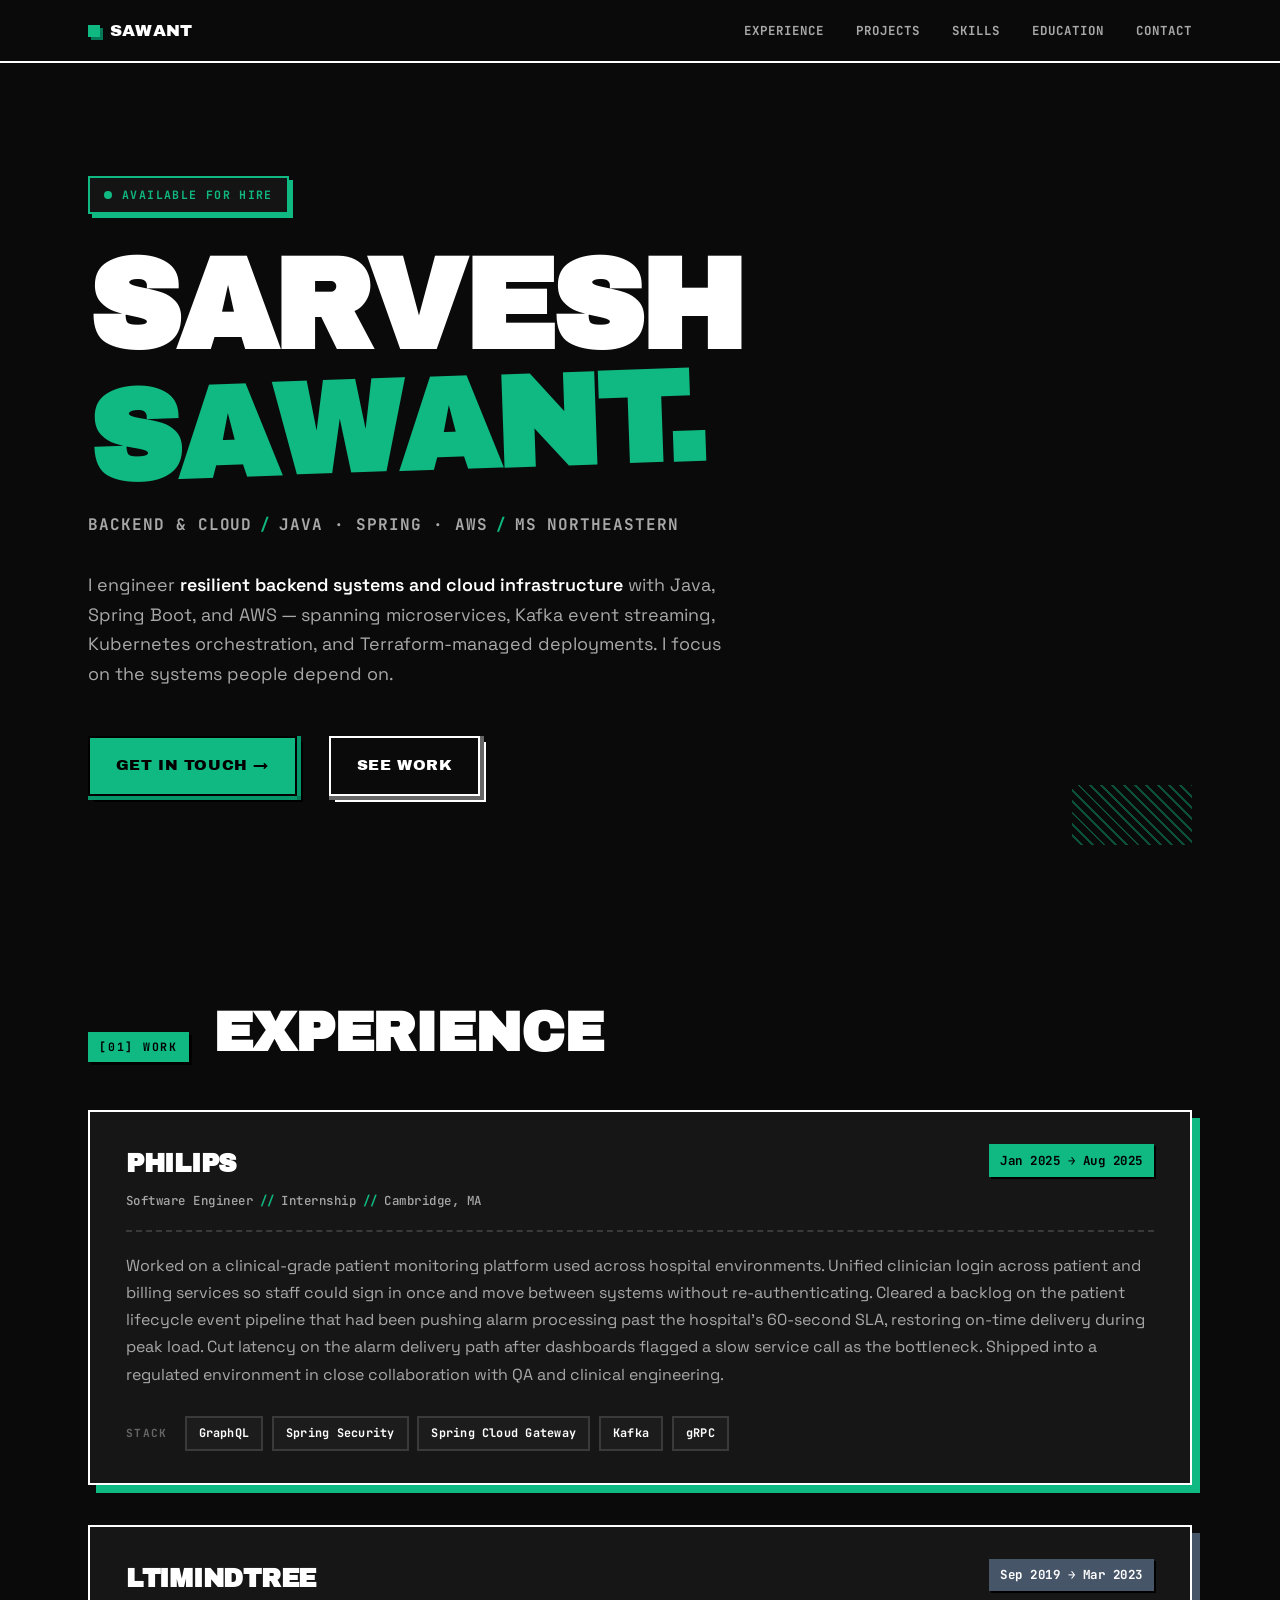
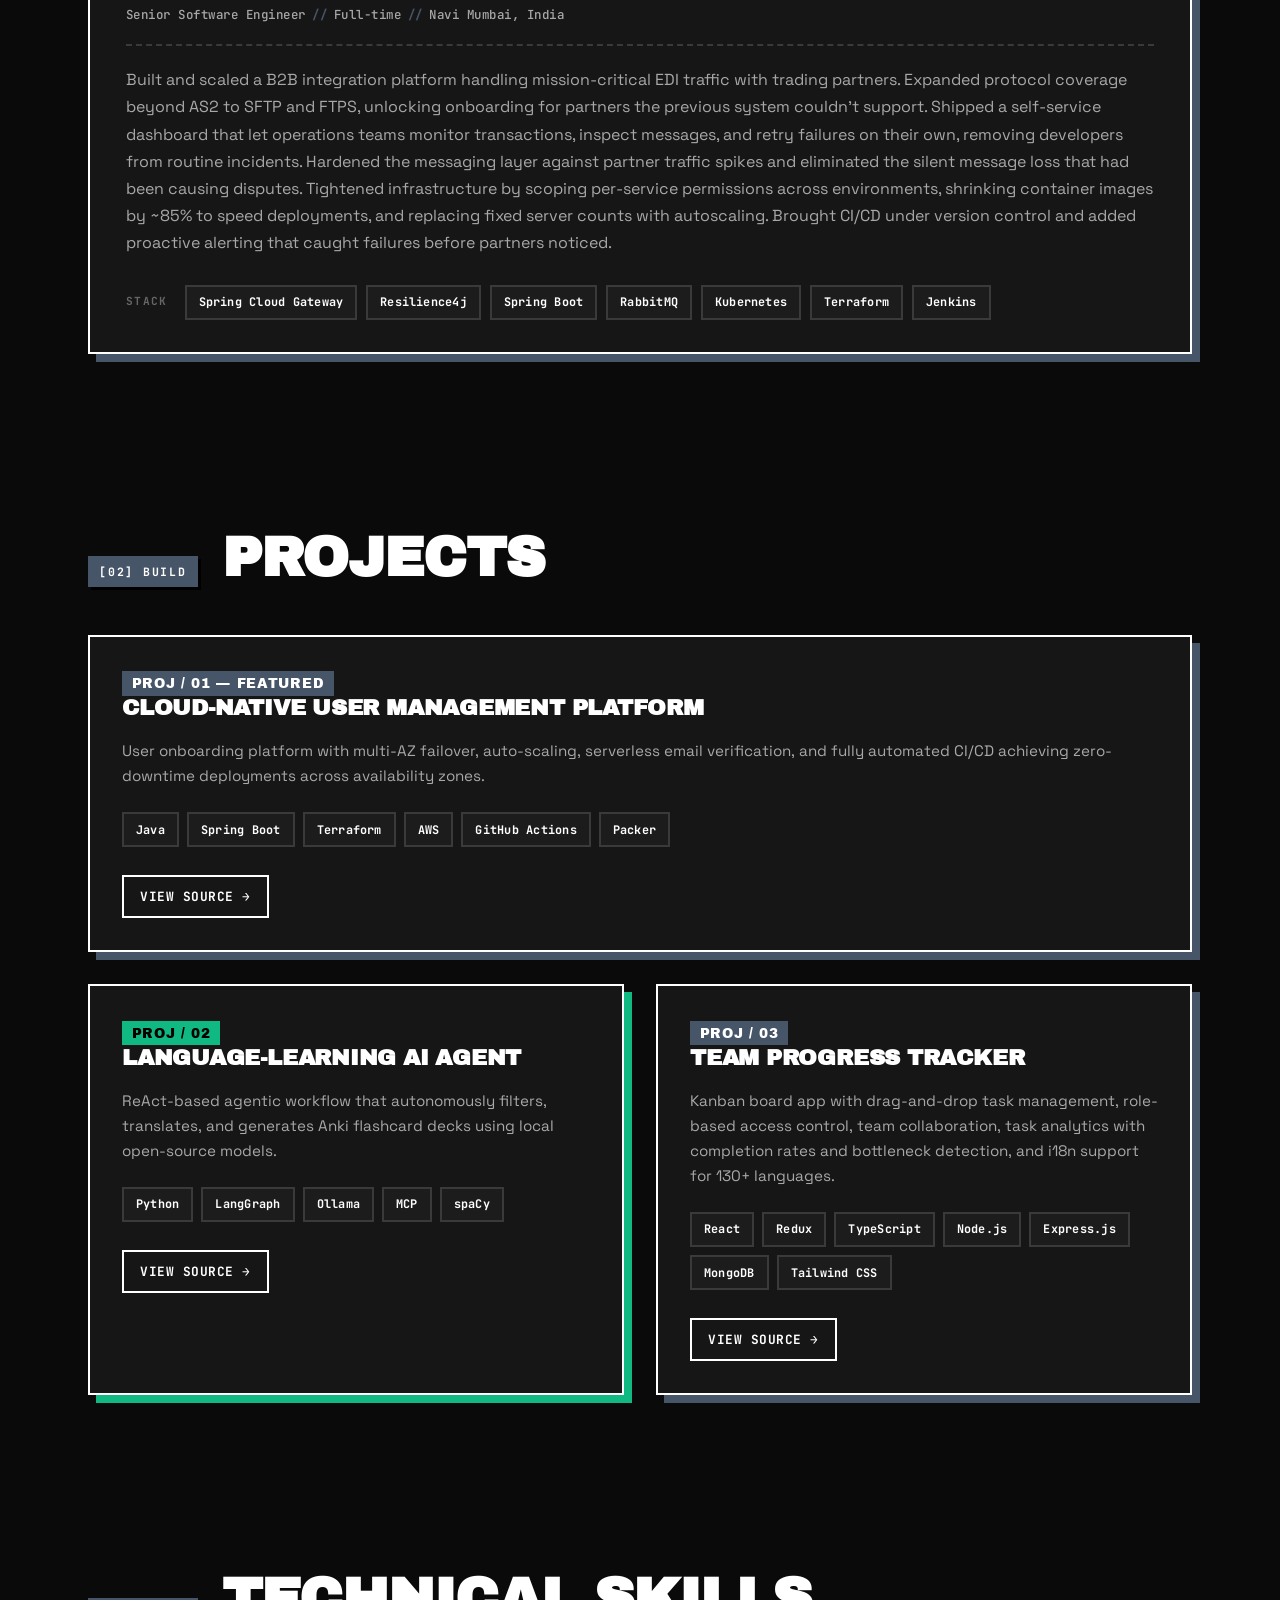
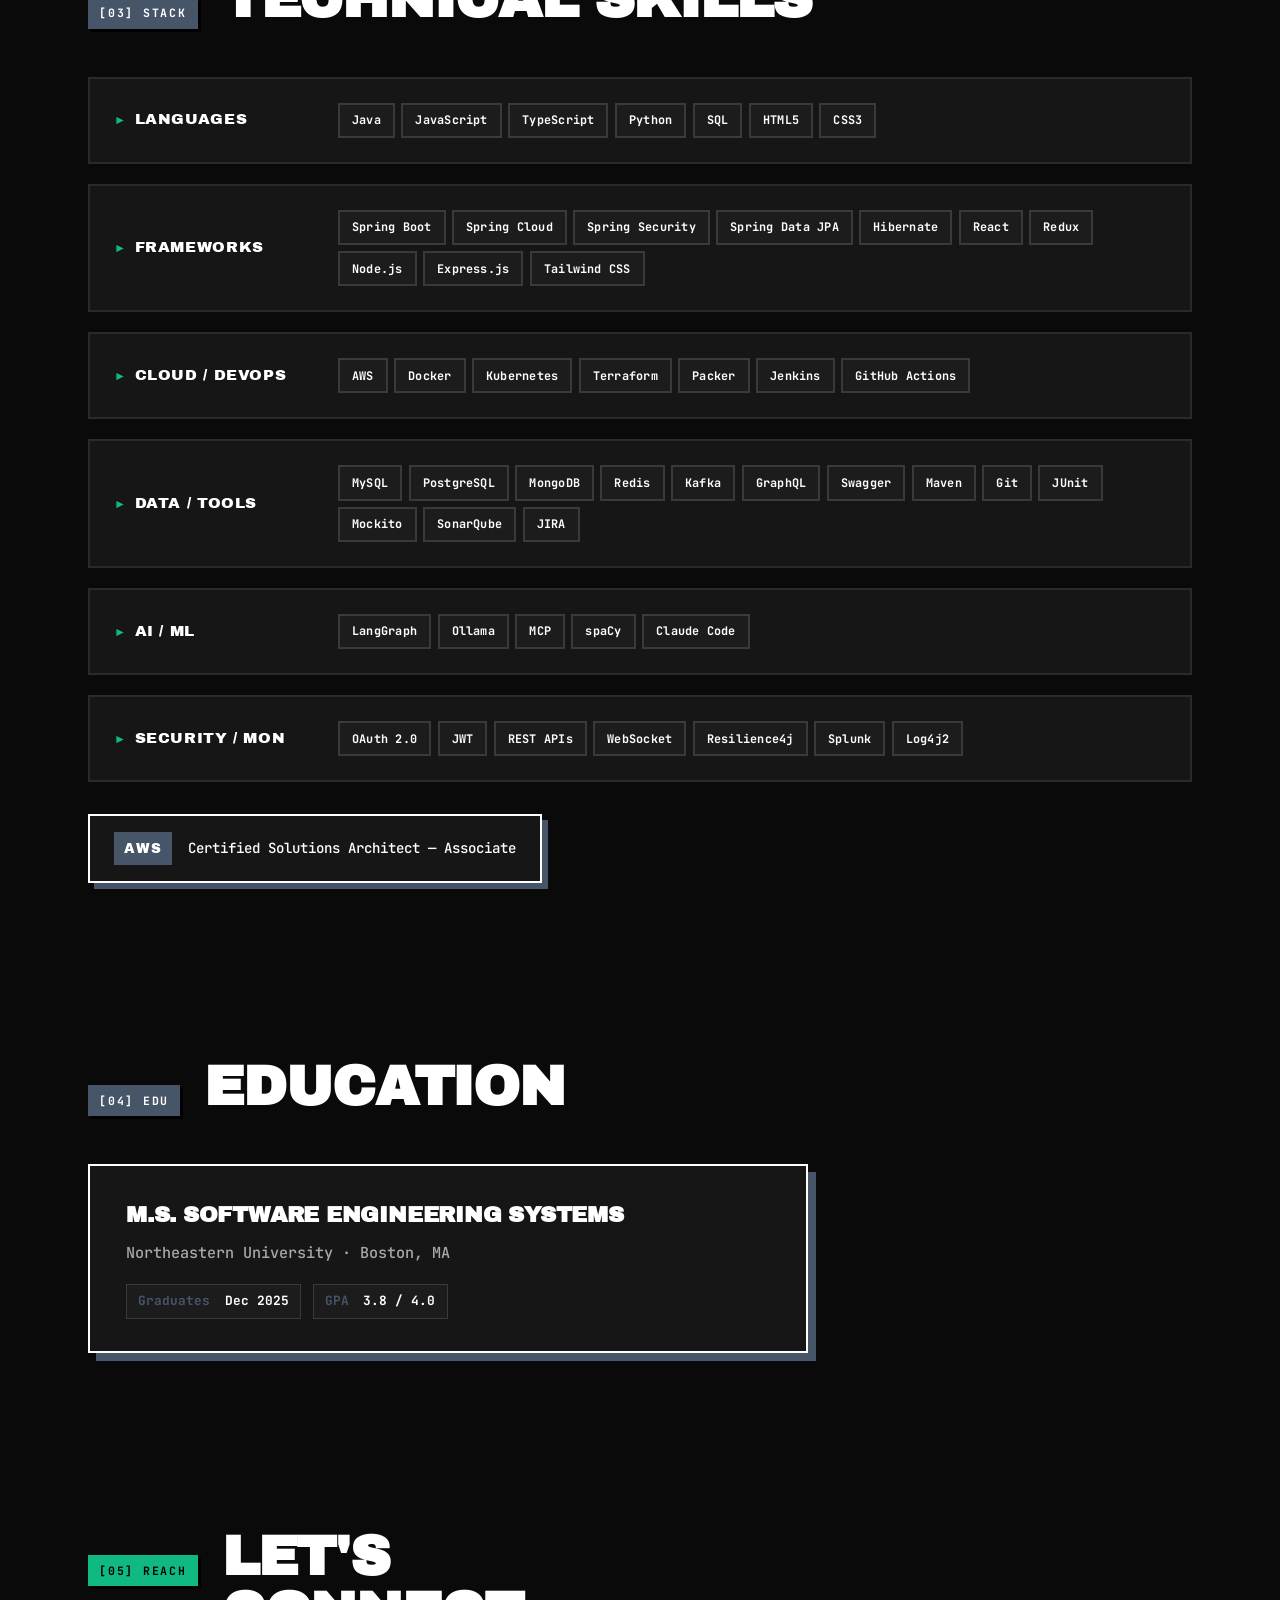
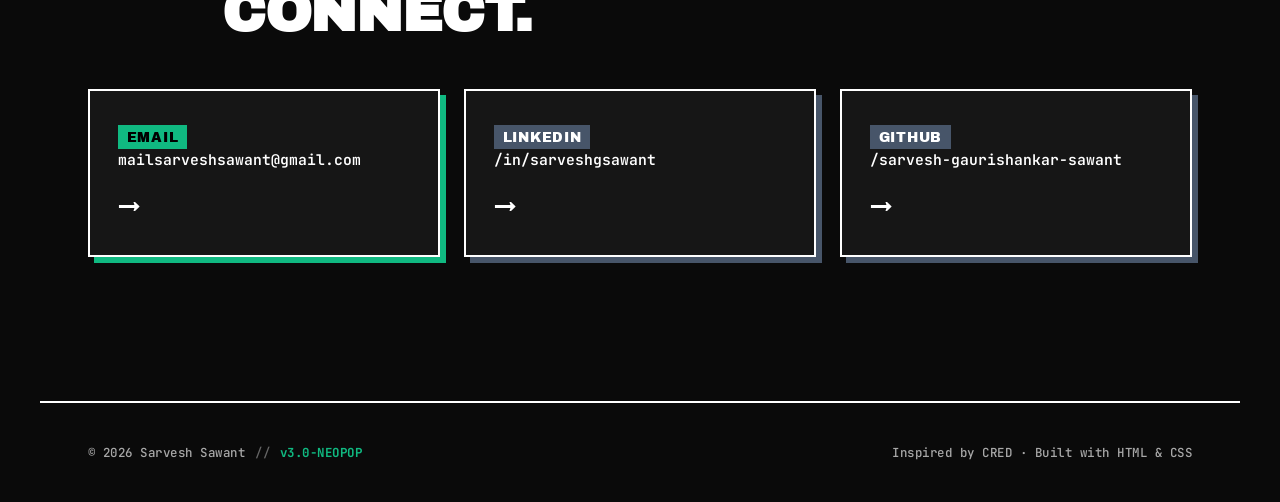
==== commit 0dbf4707: "Switch live site to neopop design" ====
--- a/index.html
+++ b/index.html
@@ -1,302 +1,1019 @@
-<!DOCTYPE html>
-<html lang="en">
-<head>
-  <meta charset="UTF-8">
-  <meta name="viewport" content="width=device-width, initial-scale=1.0">
-  <title>Sarvesh Sawant — Software Engineer</title>
-  <meta name="description" content="Software Engineer specializing in Java, Spring Boot, AWS, and cloud-native systems. MS from Northeastern University. AWS Certified Solutions Architect.">
-
-  <!-- Open Graph -->
-  <meta property="og:title" content="Sarvesh Sawant — Software Engineer">
-  <meta property="og:description" content="Software Engineer specializing in Java, Spring Boot, AWS, and cloud-native systems.">
-  <meta property="og:url" content="https://sarveshsawant.com">
-  <meta property="og:type" content="website">
-
-  <!-- Fonts -->
-  <link rel="preconnect" href="https://fonts.googleapis.com">
-  <link rel="preconnect" href="https://fonts.gstatic.com" crossorigin>
-  <link href="https://fonts.googleapis.com/css2?family=Instrument+Serif&family=DM+Sans:ital,wght@0,400;0,500;0,700;1,400&family=JetBrains+Mono:wght@400;500&display=swap" rel="stylesheet">
-
-  <!-- Styles -->
-  <link rel="stylesheet" href="css/styles.css">
-
-  <!-- Noscript fallback -->
-  <noscript>
-    <style>
-      .reveal { opacity: 1 !important; transform: none !important; }
-      .hero-line, .hero-name, .hero-tagline, .hero-intro, .hero-scroll {
-        opacity: 1 !important; transform: none !important;
-      }
-    </style>
-  </noscript>
-</head>
-<body>
-
-  <!-- Noise overlay -->
-  <div class="noise-overlay" aria-hidden="true"></div>
-
-  <!-- Skip to content -->
-  <a href="#main" class="skip-link">Skip to content</a>
-
-  <!-- Navigation -->
-  <nav class="site-nav" id="nav">
-    <div class="nav-inner">
-      <a href="#hero" class="nav-monogram">S.S.</a>
-      <ul class="nav-links" id="navLinks">
-        <li><a href="#experience">Experience</a></li>
-        <li><a href="#projects">Projects</a></li>
-        <li><a href="#skills">Skills</a></li>
-        <li><a href="#education">Education</a></li>
-        <li><a href="#contact">Contact</a></li>
-      </ul>
-      <button class="nav-toggle" id="navToggle" aria-label="Toggle menu" aria-expanded="false">
-        <span class="nav-toggle-line"></span>
-        <span class="nav-toggle-line"></span>
-        <span class="nav-toggle-line"></span>
-      </button>
-    </div>
-  </nav>
-
-  <!-- Mobile Menu Overlay -->
-  <div class="mobile-menu" id="mobileMenu" aria-hidden="true">
-    <ul class="mobile-menu-links">
-      <li><a href="#experience">Experience</a></li>
-      <li><a href="#projects">Projects</a></li>
-      <li><a href="#skills">Skills</a></li>
-      <li><a href="#education">Education</a></li>
-      <li><a href="#contact">Contact</a></li>
-    </ul>
-  </div>
-
-  <main id="main">
-
-    <!-- Hero -->
-    <section class="hero" id="hero">
-      <div class="hero-content">
-        <div class="hero-line" aria-hidden="true"></div>
-        <h1 class="hero-name">Sarvesh Sawant</h1>
-        <p class="hero-tagline">
-          Software Engineer<span class="hero-dot">&middot;</span>AWS Solutions Architect<span class="hero-dot">&middot;</span>MS Northeastern University
-        </p>
-        <p class="hero-intro">
-          I engineer resilient backend systems and cloud infrastructure with Java, Spring Boot, and AWS — spanning microservices, Kafka event streaming, Kubernetes orchestration, and Terraform-managed deployments. I focus on the systems people depend on.
-        </p>
-        <div class="hero-scroll" aria-hidden="true">
-          <span class="hero-scroll-line"></span>
-        </div>
-      </div>
-    </section>
-
-    <!-- Experience -->
-    <section class="section experience" id="experience">
-      <div class="section-inner">
-        <h2 class="section-heading reveal">Experience</h2>
-
-        <div class="timeline">
-          <!-- Philips -->
-          <div class="timeline-item reveal">
-            <div class="timeline-marker"></div>
-            <div class="timeline-card">
-              <div class="timeline-header">
-                <div>
-                  <h3 class="timeline-company">Philips</h3>
-                  <p class="timeline-role">Software Engineer &middot; Internship &middot; Cambridge, Massachusetts &middot; On-site</p>
-                </div>
-                <span class="timeline-date">Jan 2025 — Aug 2025 &middot; 8 mos</span>
-              </div>
-              <p class="timeline-prose">
-                Worked on a clinical-grade patient monitoring platform used across hospital environments. Unified clinician login across patient and billing services so staff could sign in once and move between systems without re-authenticating. Cleared a backlog on the patient lifecycle event pipeline that had been pushing alarm processing past the hospital's 60-second SLA, restoring on-time delivery during peak load. Cut latency on the alarm delivery path after dashboards flagged a slow service call as the bottleneck. Shipped into a regulated environment in close collaboration with QA and clinical engineering.
-              </p>
-              <div class="timeline-skills">
-                <span class="timeline-skills-label">Skills</span>
-                <span class="tag">GraphQL</span>
-                <span class="tag">Spring Security</span>
-                <span class="tag">Spring Cloud Gateway</span>
-                <span class="tag">Kafka</span>
-                <span class="tag">gRPC</span>
-              </div>
-            </div>
-          </div>
-
-          <!-- LTIMindtree -->
-          <div class="timeline-item reveal" data-delay="150">
-            <div class="timeline-marker"></div>
-            <div class="timeline-card">
-              <div class="timeline-header">
-                <div>
-                  <h3 class="timeline-company">LTIMindtree</h3>
-                  <p class="timeline-role">Senior Software Engineer &middot; Full-time &middot; Navi Mumbai, Maharashtra, India</p>
-                </div>
-                <span class="timeline-date">Sep 2019 — Mar 2023 &middot; 3 yrs 7 mos</span>
-              </div>
-              <p class="timeline-prose">
-                Built and scaled a B2B integration platform handling mission-critical EDI traffic with trading partners. Expanded protocol coverage beyond AS2 to SFTP and FTPS, unlocking onboarding for partners the previous system couldn't support. Shipped a self-service dashboard that let operations teams monitor transactions, inspect messages, and retry failures on their own, removing developers from routine incidents. Hardened the messaging layer against partner traffic spikes and eliminated the silent message loss that had been causing disputes. Tightened infrastructure by scoping per-service permissions across environments, shrinking container images by ~85% to speed deployments, and replacing fixed server counts with autoscaling. Brought CI/CD under version control and added proactive alerting that caught failures before partners noticed.
-              </p>
-              <div class="timeline-skills">
-                <span class="timeline-skills-label">Skills</span>
-                <span class="tag">Spring Cloud Gateway</span>
-                <span class="tag">Resilience4j</span>
-                <span class="tag">Spring Boot</span>
-                <span class="tag">RabbitMQ</span>
-                <span class="tag">Kubernetes</span>
-                <span class="tag">Terraform</span>
-                <span class="tag">Jenkins</span>
-              </div>
-            </div>
-          </div>
-        </div>
-      </div>
-    </section>
-
-    <!-- Projects -->
-    <section class="section projects" id="projects">
-      <div class="section-inner">
-        <h2 class="section-heading reveal">Projects</h2>
-
-        <div class="projects-grid">
-          <!-- Cloud-Native Platform -->
-          <div class="project-card reveal">
-            <h3 class="project-name">Cloud-Native User Management Platform</h3>
-            <div class="project-tags">
-              <span class="tag">Java</span>
-              <span class="tag">Spring Boot</span>
-              <span class="tag">Terraform</span>
-              <span class="tag">AWS</span>
-              <span class="tag">GitHub Actions</span>
-              <span class="tag">Packer</span>
-            </div>
-            <p class="project-desc">User onboarding platform with multi-AZ failover, auto-scaling, serverless email verification, and fully automated CI/CD achieving zero-downtime deployments across availability zones.</p>
-            <a href="https://github.com/orgs/CSYE-6225-Cloud-Computing-Sarvesh/repositories" class="project-link" target="_blank" rel="noopener noreferrer">
-              <svg width="16" height="16" viewBox="0 0 16 16" fill="currentColor" aria-hidden="true"><path d="M8 0C3.58 0 0 3.58 0 8c0 3.54 2.29 6.53 5.47 7.59.4.07.55-.17.55-.38 0-.19-.01-.82-.01-1.49-2.01.37-2.53-.49-2.69-.94-.09-.23-.48-.94-.82-1.13-.28-.15-.68-.52-.01-.53.63-.01 1.08.58 1.23.82.72 1.21 1.87.87 2.33.66.07-.52.28-.87.51-1.07-1.78-.2-3.64-.89-3.64-3.95 0-.87.31-1.59.82-2.15-.08-.2-.36-1.02.08-2.12 0 0 .67-.21 2.2.82.64-.18 1.32-.27 2-.27.68 0 1.36.09 2 .27 1.53-1.04 2.2-.82 2.2-.82.44 1.1.16 1.92.08 2.12.51.56.82 1.27.82 2.15 0 3.07-1.87 3.75-3.65 3.95.29.25.54.73.54 1.48 0 1.07-.01 1.93-.01 2.2 0 .21.15.46.55.38A8.013 8.013 0 0016 8c0-4.42-3.58-8-8-8z"/></svg>
-              View on GitHub
-            </a>
-          </div>
-
-          <!-- Language Learning Agent -->
-          <div class="project-card reveal" data-delay="150">
-            <h3 class="project-name">Language-Learning AI Agent</h3>
-            <div class="project-tags">
-              <span class="tag">Python</span>
-              <span class="tag">LangGraph</span>
-              <span class="tag">Ollama</span>
-              <span class="tag">MCP</span>
-              <span class="tag">spaCy</span>
-            </div>
-            <p class="project-desc">ReAct-based agentic workflow that autonomously filters, translates, and generates Anki flashcard decks using local open-source models.</p>
-            <a href="https://github.com/sarvesh-gaurishankar-sawant/language-learning-agent" class="project-link" target="_blank" rel="noopener noreferrer">
-              <svg width="16" height="16" viewBox="0 0 16 16" fill="currentColor" aria-hidden="true"><path d="M8 0C3.58 0 0 3.58 0 8c0 3.54 2.29 6.53 5.47 7.59.4.07.55-.17.55-.38 0-.19-.01-.82-.01-1.49-2.01.37-2.53-.49-2.69-.94-.09-.23-.48-.94-.82-1.13-.28-.15-.68-.52-.01-.53.63-.01 1.08.58 1.23.82.72 1.21 1.87.87 2.33.66.07-.52.28-.87.51-1.07-1.78-.2-3.64-.89-3.64-3.95 0-.87.31-1.59.82-2.15-.08-.2-.36-1.02.08-2.12 0 0 .67-.21 2.2.82.64-.18 1.32-.27 2-.27.68 0 1.36.09 2 .27 1.53-1.04 2.2-.82 2.2-.82.44 1.1.16 1.92.08 2.12.51.56.82 1.27.82 2.15 0 3.07-1.87 3.75-3.65 3.95.29.25.54.73.54 1.48 0 1.07-.01 1.93-.01 2.2 0 .21.15.46.55.38A8.013 8.013 0 0016 8c0-4.42-3.58-8-8-8z"/></svg>
-              View on GitHub
-            </a>
-          </div>
-
-          <!-- Team Progress Tracker -->
-          <div class="project-card reveal" data-delay="300">
-            <h3 class="project-name">Team Progress Tracker</h3>
-            <div class="project-tags">
-              <span class="tag">React</span>
-              <span class="tag">Redux</span>
-              <span class="tag">TypeScript</span>
-              <span class="tag">Node.js</span>
-              <span class="tag">Express.js</span>
-              <span class="tag">MongoDB</span>
-              <span class="tag">Tailwind CSS</span>
-            </div>
-            <p class="project-desc">Kanban board app with drag-and-drop task management, role-based access control, team collaboration, task analytics with completion rates and bottleneck detection, and i18n support for 130+ languages.</p>
-            <a href="https://github.com/sarvesh-gaurishankar-sawant/team-progress-tracker" class="project-link" target="_blank" rel="noopener noreferrer">
-              <svg width="16" height="16" viewBox="0 0 16 16" fill="currentColor" aria-hidden="true"><path d="M8 0C3.58 0 0 3.58 0 8c0 3.54 2.29 6.53 5.47 7.59.4.07.55-.17.55-.38 0-.19-.01-.82-.01-1.49-2.01.37-2.53-.49-2.69-.94-.09-.23-.48-.94-.82-1.13-.28-.15-.68-.52-.01-.53.63-.01 1.08.58 1.23.82.72 1.21 1.87.87 2.33.66.07-.52.28-.87.51-1.07-1.78-.2-3.64-.89-3.64-3.95 0-.87.31-1.59.82-2.15-.08-.2-.36-1.02.08-2.12 0 0 .67-.21 2.2.82.64-.18 1.32-.27 2-.27.68 0 1.36.09 2 .27 1.53-1.04 2.2-.82 2.2-.82.44 1.1.16 1.92.08 2.12.51.56.82 1.27.82 2.15 0 3.07-1.87 3.75-3.65 3.95.29.25.54.73.54 1.48 0 1.07-.01 1.93-.01 2.2 0 .21.15.46.55.38A8.013 8.013 0 0016 8c0-4.42-3.58-8-8-8z"/></svg>
-              View on GitHub
-            </a>
-          </div>
-        </div>
-      </div>
-    </section>
-
-    <!-- Skills -->
-    <section class="section skills" id="skills">
-      <div class="section-inner">
-        <h2 class="section-heading reveal">Technical Skills</h2>
-
-        <div class="skills-container reveal">
-          <div class="skill-row">
-            <span class="skill-category">Languages</span>
-            <span class="skill-list">Java &middot; JavaScript &middot; TypeScript &middot; Python &middot; SQL &middot; HTML5 &middot; CSS3</span>
-          </div>
-          <div class="skill-row">
-            <span class="skill-category">Frameworks</span>
-            <span class="skill-list">Spring Boot &middot; Spring Cloud &middot; Spring Security &middot; Spring Data JPA &middot; Hibernate &middot; React &middot; Redux &middot; Node.js &middot; Express.js &middot; Tailwind CSS</span>
-          </div>
-          <div class="skill-row">
-            <span class="skill-category">Cloud / DevOps</span>
-            <span class="skill-list">AWS (EC2, S3, RDS, Lambda, CloudWatch, SNS, ECR, EKS, ElastiCache, ALB) &middot; Docker &middot; Kubernetes &middot; Terraform &middot; Packer &middot; Jenkins &middot; GitHub Actions</span>
-          </div>
-          <div class="skill-row">
-            <span class="skill-category">Data / Tools</span>
-            <span class="skill-list">MySQL &middot; PostgreSQL &middot; MongoDB &middot; Redis &middot; Kafka &middot; GraphQL &middot; Swagger &middot; Maven &middot; Git &middot; JUnit &middot; Mockito &middot; SonarQube &middot; JIRA</span>
-          </div>
-          <div class="skill-row">
-            <span class="skill-category">AI / ML</span>
-            <span class="skill-list">LangGraph &middot; Ollama &middot; MCP &middot; spaCy &middot; Claude Code</span>
-          </div>
-          <div class="skill-row">
-            <span class="skill-category">Security / Monitoring</span>
-            <span class="skill-list">OAuth 2.0 &middot; JWT &middot; REST APIs &middot; WebSocket &middot; Resilience4j &middot; Splunk &middot; Log4j2</span>
-          </div>
-        </div>
-
-        <div class="certification reveal">
-          <a href="https://www.credly.com/badges/a5c9046f-af3b-44a5-aa54-ca8bb7d46f37/public_url" class="cert-link" target="_blank" rel="noopener noreferrer">
-            <span class="cert-badge">AWS</span>
-            <span>Certified Solutions Architect — Associate</span>
-          </a>
-        </div>
-      </div>
-    </section>
-
-    <!-- Education -->
-    <section class="section education" id="education">
-      <div class="section-inner">
-        <h2 class="section-heading reveal">Education</h2>
-
-        <div class="education-card reveal">
-          <h3 class="edu-degree">Master of Science in Software Engineering Systems</h3>
-          <p class="edu-school">Northeastern University, USA</p>
-          <div class="edu-meta">
-            <span class="edu-date">Dec 2025</span>
-            <span class="edu-gpa">GPA: 3.8</span>
-          </div>
-        </div>
-      </div>
-    </section>
-
-    <!-- Contact -->
-    <section class="section contact" id="contact">
-      <div class="section-inner">
-        <h2 class="section-heading reveal">Let's Connect</h2>
-
-        <div class="contact-links reveal">
-          <a href="mailto:mailsarveshsawant@gmail.com" class="contact-item">
-            <span class="contact-label">Email</span>
-            <span class="contact-value">mailsarveshsawant@gmail.com</span>
-          </a>
-          <a href="https://www.linkedin.com/in/sarveshgsawant/" class="contact-item" target="_blank" rel="noopener noreferrer">
-            <span class="contact-label">LinkedIn</span>
-            <span class="contact-value">linkedin.com/in/sarveshgsawant</span>
-          </a>
-          <a href="https://github.com/sarvesh-gaurishankar-sawant" class="contact-item" target="_blank" rel="noopener noreferrer">
-            <span class="contact-label">GitHub</span>
-            <span class="contact-value">github.com/sarvesh-gaurishankar-sawant</span>
-          </a>
-        </div>
-      </div>
-    </section>
-
-  </main>
-
-  <footer class="site-footer">
-    <p>&copy; 2026 Sarvesh Gaurishankar Sawant</p>
-  </footer>
-
-  <!-- Scripts -->
-  <script src="js/main.js"></script>
-</body>
-</html>+<!DOCTYPE html>
+<html lang="en">
+<head>
+  <meta charset="UTF-8">
+  <meta name="viewport" content="width=device-width, initial-scale=1.0">
+  <title>Sarvesh Sawant — Software Engineer</title>
+  <meta name="description" content="Software Engineer specializing in Java, Spring Boot, AWS, and cloud-native systems.">
+
+  <!-- Open Graph -->
+  <meta property="og:title" content="Sarvesh Sawant — Software Engineer">
+  <meta property="og:description" content="Software Engineer specializing in Java, Spring Boot, AWS, and cloud-native systems.">
+  <meta property="og:url" content="https://sarveshsawant.com">
+  <meta property="og:type" content="website">
+  <meta property="og:image" content="https://sarveshsawant.com/og-image.png">
+  <meta property="og:image:width" content="1200">
+  <meta property="og:image:height" content="630">
+  <meta property="og:image:alt" content="Sarvesh Sawant — Software Engineer">
+  <meta property="og:site_name" content="Sarvesh Sawant">
+
+  <!-- Twitter Card -->
+  <meta name="twitter:card" content="summary_large_image">
+  <meta name="twitter:title" content="Sarvesh Sawant — Software Engineer">
+  <meta name="twitter:description" content="Software Engineer specializing in Java, Spring Boot, AWS, and cloud-native systems.">
+  <meta name="twitter:image" content="https://sarveshsawant.com/og-image.png">
+
+  <link rel="icon" type="image/svg+xml" href="favicon.svg">
+
+  <link rel="preconnect" href="https://fonts.googleapis.com">
+  <link rel="preconnect" href="https://fonts.gstatic.com" crossorigin>
+  <link href="https://fonts.googleapis.com/css2?family=Archivo+Black&family=Space+Grotesk:wght@400;500;600;700&family=JetBrains+Mono:wght@500;700&display=swap" rel="stylesheet">
+
+  <style>
+    :root {
+      /* Surfaces */
+      --bg: #0a0a0a;
+      --bg-elevated: #141414;
+      --bg-subtle: #1c1c1c;
+      --bg-card: #161616;
+
+      /* Text */
+      --text: #ffffff;
+      --text-muted: #a8a8a8;
+      --text-dim: #666666;
+
+      /* Neopop colors — two-tone professional palette */
+      --green: #10b981;        /* emerald — primary accent */
+      --green-mid: #059669;
+      --green-deep: #047857;
+      /* All other "color" slots collapse to slate — secondary accent */
+      --pink: #475569;
+      --pink-mid: #334155;
+      --pink-deep: #1e293b;
+      --yellow: #475569;
+      --yellow-mid: #334155;
+      --yellow-deep: #1e293b;
+      --blue: #475569;
+      --blue-mid: #334155;
+      --blue-deep: #1e293b;
+
+      /* Strokes */
+      --stroke: #2a2a2a;
+      --stroke-strong: #3a3a3a;
+
+      /* Type */
+      --font-display: 'Archivo Black', 'Helvetica Neue', sans-serif;
+      --font-body: 'Space Grotesk', -apple-system, BlinkMacSystemFont, sans-serif;
+      --font-mono: 'JetBrains Mono', ui-monospace, monospace;
+
+      /* Layout */
+      --max-w: 1200px;
+      --pad-x: clamp(1.25rem, 4vw, 3rem);
+    }
+
+    *, *::before, *::after { box-sizing: border-box; margin: 0; padding: 0; }
+    html { scroll-behavior: smooth; }
+    body {
+      background: var(--bg);
+      color: var(--text);
+      font-family: var(--font-body);
+      font-size: 17px;
+      line-height: 1.55;
+      min-height: 100vh;
+      overflow-x: hidden;
+      -webkit-font-smoothing: antialiased;
+    }
+    a { color: inherit; text-decoration: none; }
+    ::selection { background: var(--green); color: var(--bg); }
+
+    /* ---------- DIAGONAL STRIPE PATTERNS ---------- */
+    .stripes {
+      background-image: repeating-linear-gradient(
+        45deg,
+        transparent,
+        transparent 6px,
+        currentColor 6px,
+        currentColor 8px
+      );
+    }
+
+    /* ---------- NAV ---------- */
+    .nav {
+      position: sticky;
+      top: 0;
+      z-index: 50;
+      background: var(--bg);
+      border-bottom: 2px solid var(--text);
+    }
+    .nav-inner {
+      max-width: var(--max-w);
+      margin: 0 auto;
+      padding: 1.1rem var(--pad-x);
+      display: flex;
+      justify-content: space-between;
+      align-items: center;
+    }
+    .nav-logo {
+      font-family: var(--font-display);
+      font-size: 1.05rem;
+      letter-spacing: 0.02em;
+      color: var(--text);
+      display: inline-flex;
+      align-items: center;
+      gap: 0.6rem;
+    }
+    .nav-logo .dot {
+      width: 12px; height: 12px;
+      background: var(--green);
+      box-shadow: 3px 3px 0 0 var(--green-deep);
+    }
+    .nav-links {
+      display: flex;
+      gap: 2rem;
+      list-style: none;
+      font-family: var(--font-mono);
+      font-size: 0.78rem;
+      font-weight: 700;
+      text-transform: uppercase;
+      letter-spacing: 0.08em;
+    }
+    .nav-links a {
+      color: var(--text-muted);
+      transition: color 120ms ease;
+    }
+    .nav-links a:hover { color: var(--green); }
+    @media (max-width: 720px) { .nav-links { display: none; } }
+
+    /* ---------- POP BUTTON ---------- */
+    .pop-btn {
+      display: inline-flex;
+      align-items: center;
+      gap: 0.6rem;
+      font-family: var(--font-display);
+      font-size: 0.95rem;
+      letter-spacing: 0.04em;
+      text-transform: uppercase;
+      padding: 1rem 1.6rem;
+      background: var(--green);
+      color: #000;
+      border: 2px solid #000;
+      box-shadow:
+        4px 0 0 0 var(--green-mid),
+        0 4px 0 0 var(--green-mid),
+        4px 4px 0 0 var(--green-deep),
+        6px 6px 0 0 #000;
+      transition: transform 120ms ease, box-shadow 120ms ease;
+      cursor: pointer;
+      position: relative;
+      will-change: transform;
+    }
+    .pop-btn:hover {
+      transform: translate(2px, 2px);
+      box-shadow:
+        2px 0 0 0 var(--green-mid),
+        0 2px 0 0 var(--green-mid),
+        2px 2px 0 0 var(--green-deep),
+        3px 3px 0 0 #000;
+    }
+    .pop-btn:active {
+      transform: translate(4px, 4px);
+      box-shadow:
+        0 0 0 0 var(--green-mid),
+        0 0 0 0 var(--green-mid),
+        0 0 0 0 var(--green-deep),
+        0 0 0 0 #000;
+    }
+    .pop-btn--pink {
+      background: var(--pink);
+      box-shadow:
+        4px 0 0 0 var(--pink-mid),
+        0 4px 0 0 var(--pink-mid),
+        4px 4px 0 0 var(--pink-deep),
+        6px 6px 0 0 #000;
+    }
+    .pop-btn--pink:hover {
+      box-shadow:
+        2px 0 0 0 var(--pink-mid),
+        0 2px 0 0 var(--pink-mid),
+        2px 2px 0 0 var(--pink-deep),
+        3px 3px 0 0 #000;
+    }
+    .pop-btn--yellow {
+      background: var(--yellow);
+      box-shadow:
+        4px 0 0 0 var(--yellow-mid),
+        0 4px 0 0 var(--yellow-mid),
+        4px 4px 0 0 var(--yellow-deep),
+        6px 6px 0 0 #000;
+    }
+    .pop-btn--yellow:hover {
+      box-shadow:
+        2px 0 0 0 var(--yellow-mid),
+        0 2px 0 0 var(--yellow-mid),
+        2px 2px 0 0 var(--yellow-deep),
+        3px 3px 0 0 #000;
+    }
+    .pop-btn--ghost {
+      background: var(--bg);
+      color: var(--text);
+      border-color: var(--text);
+      box-shadow:
+        4px 0 0 0 var(--text-dim),
+        0 4px 0 0 var(--text-dim),
+        4px 4px 0 0 var(--text-dim),
+        6px 6px 0 0 var(--text);
+    }
+    .pop-btn--ghost:hover {
+      box-shadow:
+        2px 0 0 0 var(--text-dim),
+        0 2px 0 0 var(--text-dim),
+        2px 2px 0 0 var(--text-dim),
+        3px 3px 0 0 var(--text);
+    }
+
+    /* ---------- HERO ---------- */
+    .hero {
+      max-width: var(--max-w);
+      margin: 0 auto;
+      padding: 7rem var(--pad-x) 6rem;
+      min-height: calc(100vh - 70px);
+      display: flex;
+      flex-direction: column;
+      justify-content: center;
+      position: relative;
+    }
+    .hero-badge {
+      display: inline-flex;
+      align-items: center;
+      gap: 0.6rem;
+      padding: 0.5rem 0.9rem;
+      background: var(--bg-elevated);
+      border: 2px solid var(--green);
+      font-family: var(--font-mono);
+      font-size: 0.72rem;
+      font-weight: 700;
+      letter-spacing: 0.12em;
+      text-transform: uppercase;
+      color: var(--green);
+      width: fit-content;
+      margin-bottom: 2rem;
+      box-shadow: 4px 4px 0 0 var(--green);
+    }
+    .hero-badge .pulse {
+      width: 8px; height: 8px;
+      background: var(--green);
+      border-radius: 50%;
+      animation: pulse 1.6s ease-in-out infinite;
+    }
+    @keyframes pulse {
+      0%, 100% { opacity: 1; transform: scale(1); }
+      50% { opacity: 0.5; transform: scale(0.85); }
+    }
+
+    .hero-name {
+      font-family: var(--font-display);
+      font-size: clamp(3rem, 10vw, 8rem);
+      line-height: 0.95;
+      letter-spacing: -0.03em;
+      color: var(--text);
+      margin-bottom: 1.5rem;
+      text-transform: uppercase;
+    }
+    .hero-name .accent {
+      color: var(--green);
+      display: inline-block;
+      transform: rotate(-2deg);
+    }
+
+    .hero-tagline {
+      font-family: var(--font-mono);
+      font-size: clamp(0.85rem, 1.5vw, 1rem);
+      font-weight: 700;
+      letter-spacing: 0.06em;
+      text-transform: uppercase;
+      color: var(--text-muted);
+      margin-bottom: 2rem;
+    }
+    .hero-tagline .sep {
+      color: var(--green);
+      margin: 0 0.5rem;
+    }
+    .hero-intro {
+      font-size: clamp(1.05rem, 1.4vw, 1.2rem);
+      color: var(--text-muted);
+      max-width: 640px;
+      line-height: 1.65;
+      margin-bottom: 3rem;
+    }
+    .hero-intro b { color: var(--text); font-weight: 600; }
+
+    .hero-ctas {
+      display: flex;
+      gap: 2rem;
+      flex-wrap: wrap;
+      align-items: center;
+    }
+
+    /* ---------- SECTIONS ---------- */
+    .section {
+      max-width: var(--max-w);
+      margin: 0 auto;
+      padding: 7rem var(--pad-x) 4rem;
+    }
+
+    .section-header {
+      display: flex;
+      align-items: baseline;
+      gap: 1.5rem;
+      margin-bottom: 3rem;
+      flex-wrap: wrap;
+    }
+    .section-tag {
+      font-family: var(--font-mono);
+      font-size: 0.72rem;
+      font-weight: 700;
+      letter-spacing: 0.15em;
+      text-transform: uppercase;
+      padding: 0.4rem 0.7rem;
+      background: var(--green);
+      color: #000;
+      box-shadow: 3px 3px 0 0 #000;
+    }
+    .section-tag.pink { background: var(--pink); color: var(--text); }
+    .section-tag.yellow { background: var(--yellow); color: var(--text); }
+    .section-tag.blue { background: var(--blue); color: var(--text); }
+    .section-title {
+      font-family: var(--font-display);
+      font-size: clamp(2rem, 5vw, 3.5rem);
+      line-height: 1;
+      letter-spacing: -0.02em;
+      color: var(--text);
+      text-transform: uppercase;
+    }
+
+    /* ---------- EXPERIENCE ---------- */
+    .timeline { display: flex; flex-direction: column; gap: 2.5rem; }
+
+    .exp-card {
+      background: var(--bg-card);
+      border: 2px solid var(--text);
+      padding: 2rem 2.25rem;
+      position: relative;
+      box-shadow: 8px 8px 0 0 var(--green);
+      transition: transform 180ms ease, box-shadow 180ms ease;
+    }
+    .exp-card:nth-child(2) { box-shadow: 8px 8px 0 0 var(--pink); }
+    .exp-card:hover {
+      transform: translate(-2px, -2px);
+      box-shadow: 10px 10px 0 0 var(--green);
+    }
+    .exp-card:nth-child(2):hover { box-shadow: 10px 10px 0 0 var(--pink); }
+
+    .exp-header {
+      display: flex;
+      justify-content: space-between;
+      align-items: flex-start;
+      gap: 1rem;
+      flex-wrap: wrap;
+      padding-bottom: 1.25rem;
+      margin-bottom: 1.25rem;
+      border-bottom: 2px dashed var(--stroke-strong);
+    }
+    .exp-company {
+      font-family: var(--font-display);
+      font-size: 1.6rem;
+      letter-spacing: -0.01em;
+      color: var(--text);
+      text-transform: uppercase;
+      margin-bottom: 0.4rem;
+    }
+    .exp-role {
+      font-family: var(--font-mono);
+      font-size: 0.78rem;
+      font-weight: 500;
+      color: var(--text-muted);
+      letter-spacing: 0.04em;
+    }
+    .exp-role .sep { color: var(--green); margin: 0 0.4rem; font-weight: 700; }
+    .exp-card:nth-child(2) .exp-role .sep { color: var(--pink); }
+
+    .exp-date {
+      font-family: var(--font-mono);
+      font-size: 0.78rem;
+      font-weight: 700;
+      color: #000;
+      background: var(--green);
+      padding: 0.4rem 0.7rem;
+      letter-spacing: 0.04em;
+      white-space: nowrap;
+      box-shadow: 2px 2px 0 0 #000;
+    }
+    .exp-card:nth-child(2) .exp-date { background: var(--pink); color: var(--text); }
+
+    .exp-prose {
+      font-size: 1rem;
+      line-height: 1.7;
+      color: var(--text-muted);
+      margin-bottom: 1.75rem;
+    }
+    .exp-skills {
+      display: flex;
+      flex-wrap: wrap;
+      gap: 0.55rem;
+      align-items: center;
+    }
+    .skill-label {
+      font-family: var(--font-mono);
+      font-size: 0.7rem;
+      font-weight: 700;
+      color: var(--text-dim);
+      letter-spacing: 0.12em;
+      text-transform: uppercase;
+      margin-right: 0.5rem;
+    }
+    .chip {
+      font-family: var(--font-mono);
+      font-size: 0.74rem;
+      font-weight: 700;
+      padding: 0.4rem 0.75rem;
+      background: var(--bg-subtle);
+      border: 2px solid var(--stroke-strong);
+      color: var(--text);
+      letter-spacing: 0.02em;
+      transition: all 120ms ease;
+    }
+    .chip:hover {
+      border-color: var(--green);
+      color: var(--green);
+      transform: translate(-1px, -1px);
+      box-shadow: 2px 2px 0 0 var(--green);
+    }
+
+    /* ---------- PROJECTS ---------- */
+    .projects-grid {
+      display: grid;
+      grid-template-columns: repeat(2, 1fr);
+      gap: 2rem;
+    }
+    .projects-grid .project-card:first-child {
+      grid-column: 1 / -1;
+    }
+    @media (max-width: 768px) { .projects-grid { grid-template-columns: 1fr; } }
+
+    .project-card {
+      background: var(--bg-card);
+      border: 2px solid var(--text);
+      padding: 2rem;
+      position: relative;
+      transition: transform 180ms ease, box-shadow 180ms ease;
+    }
+    .project-card:nth-child(1) { box-shadow: 8px 8px 0 0 var(--yellow); }
+    .project-card:nth-child(2) { box-shadow: 8px 8px 0 0 var(--green); }
+    .project-card:nth-child(3) { box-shadow: 8px 8px 0 0 var(--blue); }
+    .project-card:hover { transform: translate(-2px, -2px); }
+    .project-card:nth-child(1):hover { box-shadow: 10px 10px 0 0 var(--yellow); }
+    .project-card:nth-child(2):hover { box-shadow: 10px 10px 0 0 var(--green); }
+    .project-card:nth-child(3):hover { box-shadow: 10px 10px 0 0 var(--blue); }
+
+    .project-num {
+      font-family: var(--font-display);
+      font-size: 0.85rem;
+      letter-spacing: 0.05em;
+      padding: 0.3rem 0.6rem;
+      width: fit-content;
+      margin-bottom: 1.25rem;
+      color: #000;
+    }
+    .project-card:nth-child(1) .project-num { background: var(--yellow); color: var(--text); }
+    .project-card:nth-child(2) .project-num { background: var(--green); }
+    .project-card:nth-child(3) .project-num { background: var(--blue); color: var(--text); }
+
+    .project-name {
+      font-family: var(--font-display);
+      font-size: 1.4rem;
+      line-height: 1.2;
+      color: var(--text);
+      margin-bottom: 1rem;
+      letter-spacing: -0.01em;
+      text-transform: uppercase;
+    }
+    .project-desc {
+      font-size: 0.95rem;
+      line-height: 1.65;
+      color: var(--text-muted);
+      margin-bottom: 1.5rem;
+    }
+    .project-tags {
+      display: flex;
+      flex-wrap: wrap;
+      gap: 0.5rem;
+      margin-bottom: 1.75rem;
+    }
+    .project-link {
+      display: inline-flex;
+      align-items: center;
+      gap: 0.5rem;
+      font-family: var(--font-mono);
+      font-size: 0.8rem;
+      font-weight: 700;
+      letter-spacing: 0.04em;
+      text-transform: uppercase;
+      color: var(--text);
+      padding: 0.6rem 1rem;
+      background: transparent;
+      border: 2px solid var(--text);
+      transition: all 150ms ease;
+    }
+    .project-link:hover {
+      background: var(--text);
+      color: var(--bg);
+      transform: translate(-2px, -2px);
+      box-shadow: 4px 4px 0 0 var(--green);
+    }
+    .project-card:nth-child(1) .project-link:hover { box-shadow: 4px 4px 0 0 var(--yellow); }
+    .project-card:nth-child(3) .project-link:hover { box-shadow: 4px 4px 0 0 var(--blue); }
+
+    /* ---------- SKILLS ---------- */
+    .skills-stack {
+      display: flex;
+      flex-direction: column;
+      gap: 1.25rem;
+    }
+    .skill-row {
+      display: grid;
+      grid-template-columns: 200px 1fr;
+      gap: 1.5rem;
+      padding: 1.5rem;
+      background: var(--bg-card);
+      border: 2px solid var(--stroke);
+      align-items: center;
+      transition: border-color 120ms ease;
+    }
+    .skill-row:hover { border-color: var(--green); }
+    .skill-row-key {
+      font-family: var(--font-display);
+      font-size: 0.95rem;
+      letter-spacing: 0.04em;
+      text-transform: uppercase;
+      color: var(--text);
+    }
+    .skill-row-key::before {
+      content: '►';
+      color: var(--green);
+      margin-right: 0.5rem;
+      font-size: 0.8em;
+    }
+    .skill-row-list {
+      display: flex;
+      flex-wrap: wrap;
+      gap: 0.4rem;
+    }
+    @media (max-width: 640px) { .skill-row { grid-template-columns: 1fr; } }
+
+    .cert-block {
+      margin-top: 2rem;
+      display: inline-flex;
+      align-items: center;
+      gap: 1rem;
+      padding: 1rem 1.5rem;
+      background: var(--bg-card);
+      border: 2px solid var(--text);
+      box-shadow: 6px 6px 0 0 var(--yellow);
+    }
+    .cert-tag {
+      font-family: var(--font-display);
+      font-size: 0.85rem;
+      padding: 0.35rem 0.65rem;
+      background: var(--yellow);
+      color: var(--text);
+      letter-spacing: 0.05em;
+    }
+    .cert-block span:last-child {
+      font-family: var(--font-mono);
+      font-size: 0.88rem;
+      font-weight: 500;
+      color: var(--text);
+    }
+
+    /* ---------- EDUCATION ---------- */
+    .edu-card {
+      max-width: 720px;
+      background: var(--bg-card);
+      border: 2px solid var(--text);
+      padding: 2rem 2.25rem;
+      box-shadow: 8px 8px 0 0 var(--blue);
+    }
+    .edu-degree {
+      font-family: var(--font-display);
+      font-size: 1.4rem;
+      color: var(--text);
+      margin-bottom: 0.5rem;
+      letter-spacing: -0.01em;
+      text-transform: uppercase;
+    }
+    .edu-school {
+      font-family: var(--font-mono);
+      font-size: 0.95rem;
+      font-weight: 500;
+      color: var(--text-muted);
+      margin-bottom: 1.25rem;
+    }
+    .edu-meta {
+      display: flex;
+      gap: 0.75rem;
+      flex-wrap: wrap;
+    }
+    .edu-meta span {
+      font-family: var(--font-mono);
+      font-size: 0.8rem;
+      font-weight: 700;
+      padding: 0.4rem 0.7rem;
+      background: var(--bg-subtle);
+      border: 1px solid var(--stroke-strong);
+      color: var(--text);
+    }
+    .edu-meta span b { color: var(--blue); margin-right: 0.4rem; }
+
+    /* ---------- CONTACT ---------- */
+    .contact-grid {
+      display: grid;
+      grid-template-columns: repeat(3, 1fr);
+      gap: 1.5rem;
+    }
+    @media (max-width: 768px) { .contact-grid { grid-template-columns: 1fr; } }
+
+    .contact-card {
+      padding: 2rem 1.75rem;
+      background: var(--bg-card);
+      border: 2px solid var(--text);
+      transition: transform 180ms ease, box-shadow 180ms ease;
+      display: block;
+    }
+    .contact-card:nth-child(1) { box-shadow: 6px 6px 0 0 var(--green); }
+    .contact-card:nth-child(2) { box-shadow: 6px 6px 0 0 var(--pink); }
+    .contact-card:nth-child(3) { box-shadow: 6px 6px 0 0 var(--yellow); }
+    .contact-card:hover { transform: translate(-3px, -3px); }
+    .contact-card:nth-child(1):hover { box-shadow: 9px 9px 0 0 var(--green); }
+    .contact-card:nth-child(2):hover { box-shadow: 9px 9px 0 0 var(--pink); }
+    .contact-card:nth-child(3):hover { box-shadow: 9px 9px 0 0 var(--yellow); }
+
+    .contact-key {
+      font-family: var(--font-display);
+      font-size: 0.85rem;
+      letter-spacing: 0.05em;
+      padding: 0.3rem 0.55rem;
+      width: fit-content;
+      color: #000;
+      margin-bottom: 1rem;
+    }
+    .contact-card:nth-child(1) .contact-key { background: var(--green); }
+    .contact-card:nth-child(2) .contact-key { background: var(--pink); color: var(--text); }
+    .contact-card:nth-child(3) .contact-key { background: var(--yellow); color: var(--text); }
+    .contact-value {
+      font-family: var(--font-mono);
+      font-size: 0.92rem;
+      font-weight: 600;
+      color: var(--text);
+      word-break: break-all;
+    }
+    .contact-arrow {
+      font-family: var(--font-display);
+      font-size: 1.4rem;
+      color: var(--text);
+      margin-top: 1rem;
+      display: block;
+    }
+
+    /* ---------- FOOTER ---------- */
+    .footer {
+      max-width: var(--max-w);
+      margin: 5rem auto 0;
+      padding: 2.5rem var(--pad-x);
+      border-top: 2px solid var(--text);
+      display: flex;
+      justify-content: space-between;
+      align-items: center;
+      flex-wrap: wrap;
+      gap: 1rem;
+      font-family: var(--font-mono);
+      font-size: 0.78rem;
+      font-weight: 500;
+      color: var(--text-muted);
+      letter-spacing: 0.04em;
+    }
+    .footer .accent { color: var(--green); font-weight: 700; }
+
+    /* ---------- DECORATIVE STRIPED BLOCK (hero corner) ---------- */
+    .stripe-block {
+      position: absolute;
+      bottom: 3rem;
+      right: var(--pad-x);
+      width: 120px;
+      height: 60px;
+      color: var(--green);
+      opacity: 0.4;
+      pointer-events: none;
+    }
+    @media (max-width: 768px) { .stripe-block { display: none; } }
+  </style>
+</head>
+<body>
+
+  <nav class="nav">
+    <div class="nav-inner">
+      <a href="#hero" class="nav-logo"><span class="dot"></span>SAWANT</a>
+      <ul class="nav-links">
+        <li><a href="#experience">Experience</a></li>
+        <li><a href="#projects">Projects</a></li>
+        <li><a href="#skills">Skills</a></li>
+        <li><a href="#education">Education</a></li>
+        <li><a href="#contact">Contact</a></li>
+      </ul>
+    </div>
+  </nav>
+
+  <main>
+
+    <!-- HERO -->
+    <section class="hero" id="hero">
+      <div class="hero-badge">
+        <span class="pulse"></span>
+        Available for hire
+      </div>
+      <h1 class="hero-name">
+        Sarvesh<br>
+        <span class="accent">Sawant.</span>
+      </h1>
+      <p class="hero-tagline">
+        Backend &amp; Cloud<span class="sep">/</span>Java &middot; Spring &middot; AWS<span class="sep">/</span>MS Northeastern
+      </p>
+      <p class="hero-intro">
+        I engineer <b>resilient backend systems and cloud infrastructure</b> with Java, Spring Boot, and AWS — spanning microservices, Kafka event streaming, Kubernetes orchestration, and Terraform-managed deployments. I focus on the systems people depend on.
+      </p>
+      <div class="hero-ctas">
+        <a href="#contact" class="pop-btn">Get in touch &rarr;</a>
+        <a href="#projects" class="pop-btn pop-btn--ghost">See work</a>
+      </div>
+      <div class="stripe-block stripes" aria-hidden="true"></div>
+    </section>
+
+    <!-- EXPERIENCE -->
+    <section class="section" id="experience">
+      <div class="section-header">
+        <span class="section-tag">[01] Work</span>
+        <h2 class="section-title">Experience</h2>
+      </div>
+
+      <div class="timeline">
+
+        <article class="exp-card">
+          <div class="exp-header">
+            <div>
+              <h3 class="exp-company">Philips</h3>
+              <p class="exp-role">Software Engineer<span class="sep">//</span>Internship<span class="sep">//</span>Cambridge, MA</p>
+            </div>
+            <span class="exp-date">Jan 2025 → Aug 2025</span>
+          </div>
+          <p class="exp-prose">
+            Worked on a clinical-grade patient monitoring platform used across hospital environments. Unified clinician login across patient and billing services so staff could sign in once and move between systems without re-authenticating. Cleared a backlog on the patient lifecycle event pipeline that had been pushing alarm processing past the hospital's 60-second SLA, restoring on-time delivery during peak load. Cut latency on the alarm delivery path after dashboards flagged a slow service call as the bottleneck. Shipped into a regulated environment in close collaboration with QA and clinical engineering.
+          </p>
+          <div class="exp-skills">
+            <span class="skill-label">Stack</span>
+            <span class="chip">GraphQL</span>
+            <span class="chip">Spring Security</span>
+            <span class="chip">Spring Cloud Gateway</span>
+            <span class="chip">Kafka</span>
+            <span class="chip">gRPC</span>
+          </div>
+        </article>
+
+        <article class="exp-card">
+          <div class="exp-header">
+            <div>
+              <h3 class="exp-company">LTIMindtree</h3>
+              <p class="exp-role">Senior Software Engineer<span class="sep">//</span>Full-time<span class="sep">//</span>Navi Mumbai, India</p>
+            </div>
+            <span class="exp-date">Sep 2019 → Mar 2023</span>
+          </div>
+          <p class="exp-prose">
+            Built and scaled a B2B integration platform handling mission-critical EDI traffic with trading partners. Expanded protocol coverage beyond AS2 to SFTP and FTPS, unlocking onboarding for partners the previous system couldn't support. Shipped a self-service dashboard that let operations teams monitor transactions, inspect messages, and retry failures on their own, removing developers from routine incidents. Hardened the messaging layer against partner traffic spikes and eliminated the silent message loss that had been causing disputes. Tightened infrastructure by scoping per-service permissions across environments, shrinking container images by ~85% to speed deployments, and replacing fixed server counts with autoscaling. Brought CI/CD under version control and added proactive alerting that caught failures before partners noticed.
+          </p>
+          <div class="exp-skills">
+            <span class="skill-label">Stack</span>
+            <span class="chip">Spring Cloud Gateway</span>
+            <span class="chip">Resilience4j</span>
+            <span class="chip">Spring Boot</span>
+            <span class="chip">RabbitMQ</span>
+            <span class="chip">Kubernetes</span>
+            <span class="chip">Terraform</span>
+            <span class="chip">Jenkins</span>
+          </div>
+        </article>
+
+      </div>
+    </section>
+
+    <!-- PROJECTS -->
+    <section class="section" id="projects">
+      <div class="section-header">
+        <span class="section-tag pink">[02] Build</span>
+        <h2 class="section-title">Projects</h2>
+      </div>
+
+      <div class="projects-grid">
+
+        <article class="project-card">
+          <span class="project-num">PROJ / 01 — FEATURED</span>
+          <h3 class="project-name">Cloud-Native User Management Platform</h3>
+          <p class="project-desc">User onboarding platform with multi-AZ failover, auto-scaling, serverless email verification, and fully automated CI/CD achieving zero-downtime deployments across availability zones.</p>
+          <div class="project-tags">
+            <span class="chip">Java</span>
+            <span class="chip">Spring Boot</span>
+            <span class="chip">Terraform</span>
+            <span class="chip">AWS</span>
+            <span class="chip">GitHub Actions</span>
+            <span class="chip">Packer</span>
+          </div>
+          <a href="https://github.com/orgs/CSYE-6225-Cloud-Computing-Sarvesh/repositories" class="project-link" target="_blank" rel="noopener noreferrer">View Source &rarr;</a>
+        </article>
+
+        <article class="project-card">
+          <span class="project-num">PROJ / 02</span>
+          <h3 class="project-name">Language-Learning AI Agent</h3>
+          <p class="project-desc">ReAct-based agentic workflow that autonomously filters, translates, and generates Anki flashcard decks using local open-source models.</p>
+          <div class="project-tags">
+            <span class="chip">Python</span>
+            <span class="chip">LangGraph</span>
+            <span class="chip">Ollama</span>
+            <span class="chip">MCP</span>
+            <span class="chip">spaCy</span>
+          </div>
+          <a href="https://github.com/sarvesh-gaurishankar-sawant/language-learning-agent" class="project-link" target="_blank" rel="noopener noreferrer">View Source &rarr;</a>
+        </article>
+
+        <article class="project-card">
+          <span class="project-num">PROJ / 03</span>
+          <h3 class="project-name">Team Progress Tracker</h3>
+          <p class="project-desc">Kanban board app with drag-and-drop task management, role-based access control, team collaboration, task analytics with completion rates and bottleneck detection, and i18n support for 130+ languages.</p>
+          <div class="project-tags">
+            <span class="chip">React</span>
+            <span class="chip">Redux</span>
+            <span class="chip">TypeScript</span>
+            <span class="chip">Node.js</span>
+            <span class="chip">Express.js</span>
+            <span class="chip">MongoDB</span>
+            <span class="chip">Tailwind CSS</span>
+          </div>
+          <a href="https://github.com/sarvesh-gaurishankar-sawant/team-progress-tracker" class="project-link" target="_blank" rel="noopener noreferrer">View Source &rarr;</a>
+        </article>
+
+      </div>
+    </section>
+
+    <!-- SKILLS -->
+    <section class="section" id="skills">
+      <div class="section-header">
+        <span class="section-tag yellow">[03] Stack</span>
+        <h2 class="section-title">Technical Skills</h2>
+      </div>
+
+      <div class="skills-stack">
+        <div class="skill-row">
+          <div class="skill-row-key">Languages</div>
+          <div class="skill-row-list">
+            <span class="chip">Java</span>
+            <span class="chip">JavaScript</span>
+            <span class="chip">TypeScript</span>
+            <span class="chip">Python</span>
+            <span class="chip">SQL</span>
+            <span class="chip">HTML5</span>
+            <span class="chip">CSS3</span>
+          </div>
+        </div>
+        <div class="skill-row">
+          <div class="skill-row-key">Frameworks</div>
+          <div class="skill-row-list">
+            <span class="chip">Spring Boot</span>
+            <span class="chip">Spring Cloud</span>
+            <span class="chip">Spring Security</span>
+            <span class="chip">Spring Data JPA</span>
+            <span class="chip">Hibernate</span>
+            <span class="chip">React</span>
+            <span class="chip">Redux</span>
+            <span class="chip">Node.js</span>
+            <span class="chip">Express.js</span>
+            <span class="chip">Tailwind CSS</span>
+          </div>
+        </div>
+        <div class="skill-row">
+          <div class="skill-row-key">Cloud / DevOps</div>
+          <div class="skill-row-list">
+            <span class="chip">AWS</span>
+            <span class="chip">Docker</span>
+            <span class="chip">Kubernetes</span>
+            <span class="chip">Terraform</span>
+            <span class="chip">Packer</span>
+            <span class="chip">Jenkins</span>
+            <span class="chip">GitHub Actions</span>
+          </div>
+        </div>
+        <div class="skill-row">
+          <div class="skill-row-key">Data / Tools</div>
+          <div class="skill-row-list">
+            <span class="chip">MySQL</span>
+            <span class="chip">PostgreSQL</span>
+            <span class="chip">MongoDB</span>
+            <span class="chip">Redis</span>
+            <span class="chip">Kafka</span>
+            <span class="chip">GraphQL</span>
+            <span class="chip">Swagger</span>
+            <span class="chip">Maven</span>
+            <span class="chip">Git</span>
+            <span class="chip">JUnit</span>
+            <span class="chip">Mockito</span>
+            <span class="chip">SonarQube</span>
+            <span class="chip">JIRA</span>
+          </div>
+        </div>
+        <div class="skill-row">
+          <div class="skill-row-key">AI / ML</div>
+          <div class="skill-row-list">
+            <span class="chip">LangGraph</span>
+            <span class="chip">Ollama</span>
+            <span class="chip">MCP</span>
+            <span class="chip">spaCy</span>
+            <span class="chip">Claude Code</span>
+          </div>
+        </div>
+        <div class="skill-row">
+          <div class="skill-row-key">Security / Mon</div>
+          <div class="skill-row-list">
+            <span class="chip">OAuth 2.0</span>
+            <span class="chip">JWT</span>
+            <span class="chip">REST APIs</span>
+            <span class="chip">WebSocket</span>
+            <span class="chip">Resilience4j</span>
+            <span class="chip">Splunk</span>
+            <span class="chip">Log4j2</span>
+          </div>
+        </div>
+      </div>
+
+      <a href="https://www.credly.com/badges/a5c9046f-af3b-44a5-aa54-ca8bb7d46f37/public_url" class="cert-block" target="_blank" rel="noopener noreferrer">
+        <span class="cert-tag">AWS</span>
+        <span>Certified Solutions Architect — Associate</span>
+      </a>
+    </section>
+
+    <!-- EDUCATION -->
+    <section class="section" id="education">
+      <div class="section-header">
+        <span class="section-tag blue">[04] Edu</span>
+        <h2 class="section-title">Education</h2>
+      </div>
+
+      <article class="edu-card">
+        <h3 class="edu-degree">M.S. Software Engineering Systems</h3>
+        <p class="edu-school">Northeastern University · Boston, MA</p>
+        <div class="edu-meta">
+          <span><b>Graduates</b> Dec 2025</span>
+          <span><b>GPA</b> 3.8 / 4.0</span>
+        </div>
+      </article>
+    </section>
+
+    <!-- CONTACT -->
+    <section class="section" id="contact">
+      <div class="section-header">
+        <span class="section-tag">[05] Reach</span>
+        <h2 class="section-title">Let's<br>Connect.</h2>
+      </div>
+
+      <div class="contact-grid">
+        <a href="mailto:mailsarveshsawant@gmail.com" class="contact-card">
+          <span class="contact-key">EMAIL</span>
+          <div class="contact-value">mailsarveshsawant@gmail.com</div>
+          <span class="contact-arrow">&rarr;</span>
+        </a>
+        <a href="https://www.linkedin.com/in/sarveshgsawant/" class="contact-card" target="_blank" rel="noopener noreferrer">
+          <span class="contact-key">LINKEDIN</span>
+          <div class="contact-value">/in/sarveshgsawant</div>
+          <span class="contact-arrow">&rarr;</span>
+        </a>
+        <a href="https://github.com/sarvesh-gaurishankar-sawant" class="contact-card" target="_blank" rel="noopener noreferrer">
+          <span class="contact-key">GITHUB</span>
+          <div class="contact-value">/sarvesh-gaurishankar-sawant</div>
+          <span class="contact-arrow">&rarr;</span>
+        </a>
+      </div>
+    </section>
+
+  </main>
+
+  <footer class="footer">
+    <div>&copy; 2026 Sarvesh Sawant<span style="margin: 0 0.6rem; color: var(--text-dim);">//</span><span class="accent">v3.0-NEOPOP</span></div>
+    <div>Inspired by CRED · Built with HTML &amp; CSS</div>
+  </footer>
+
+</body>
+</html>
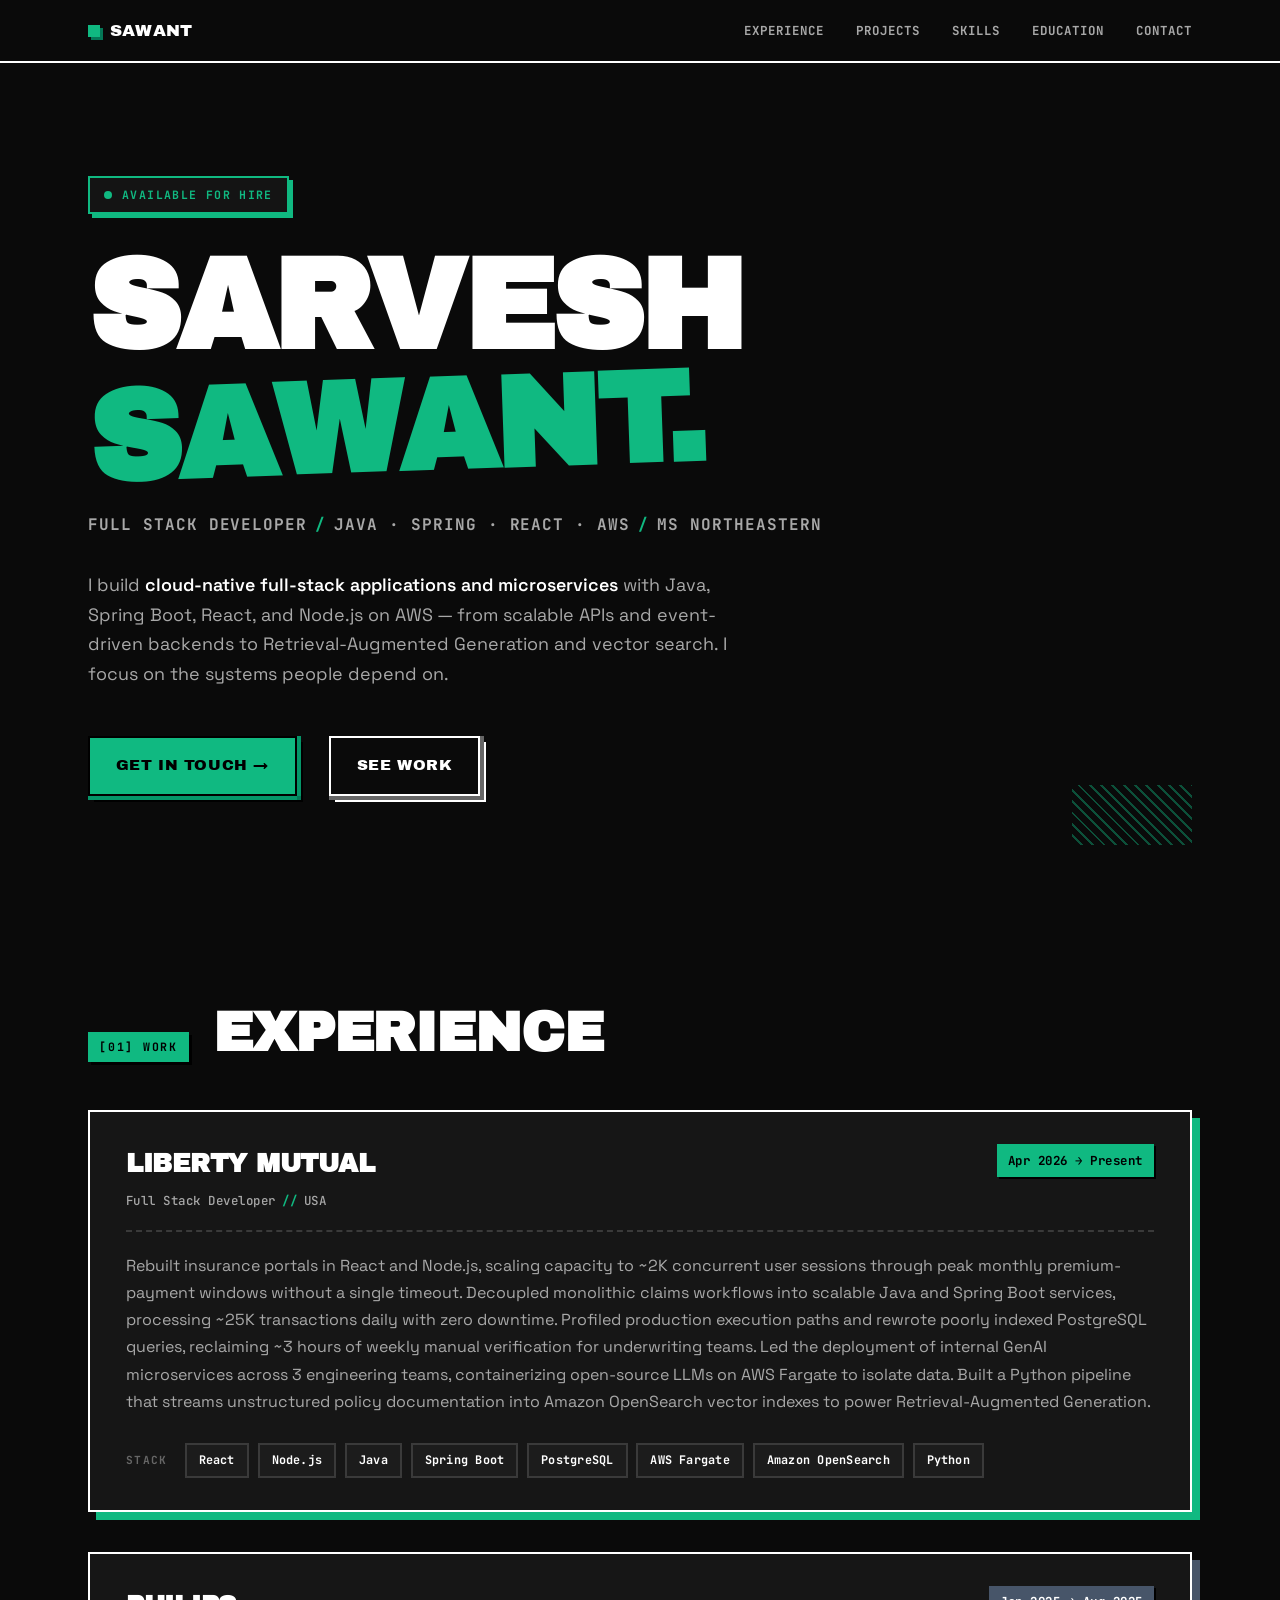
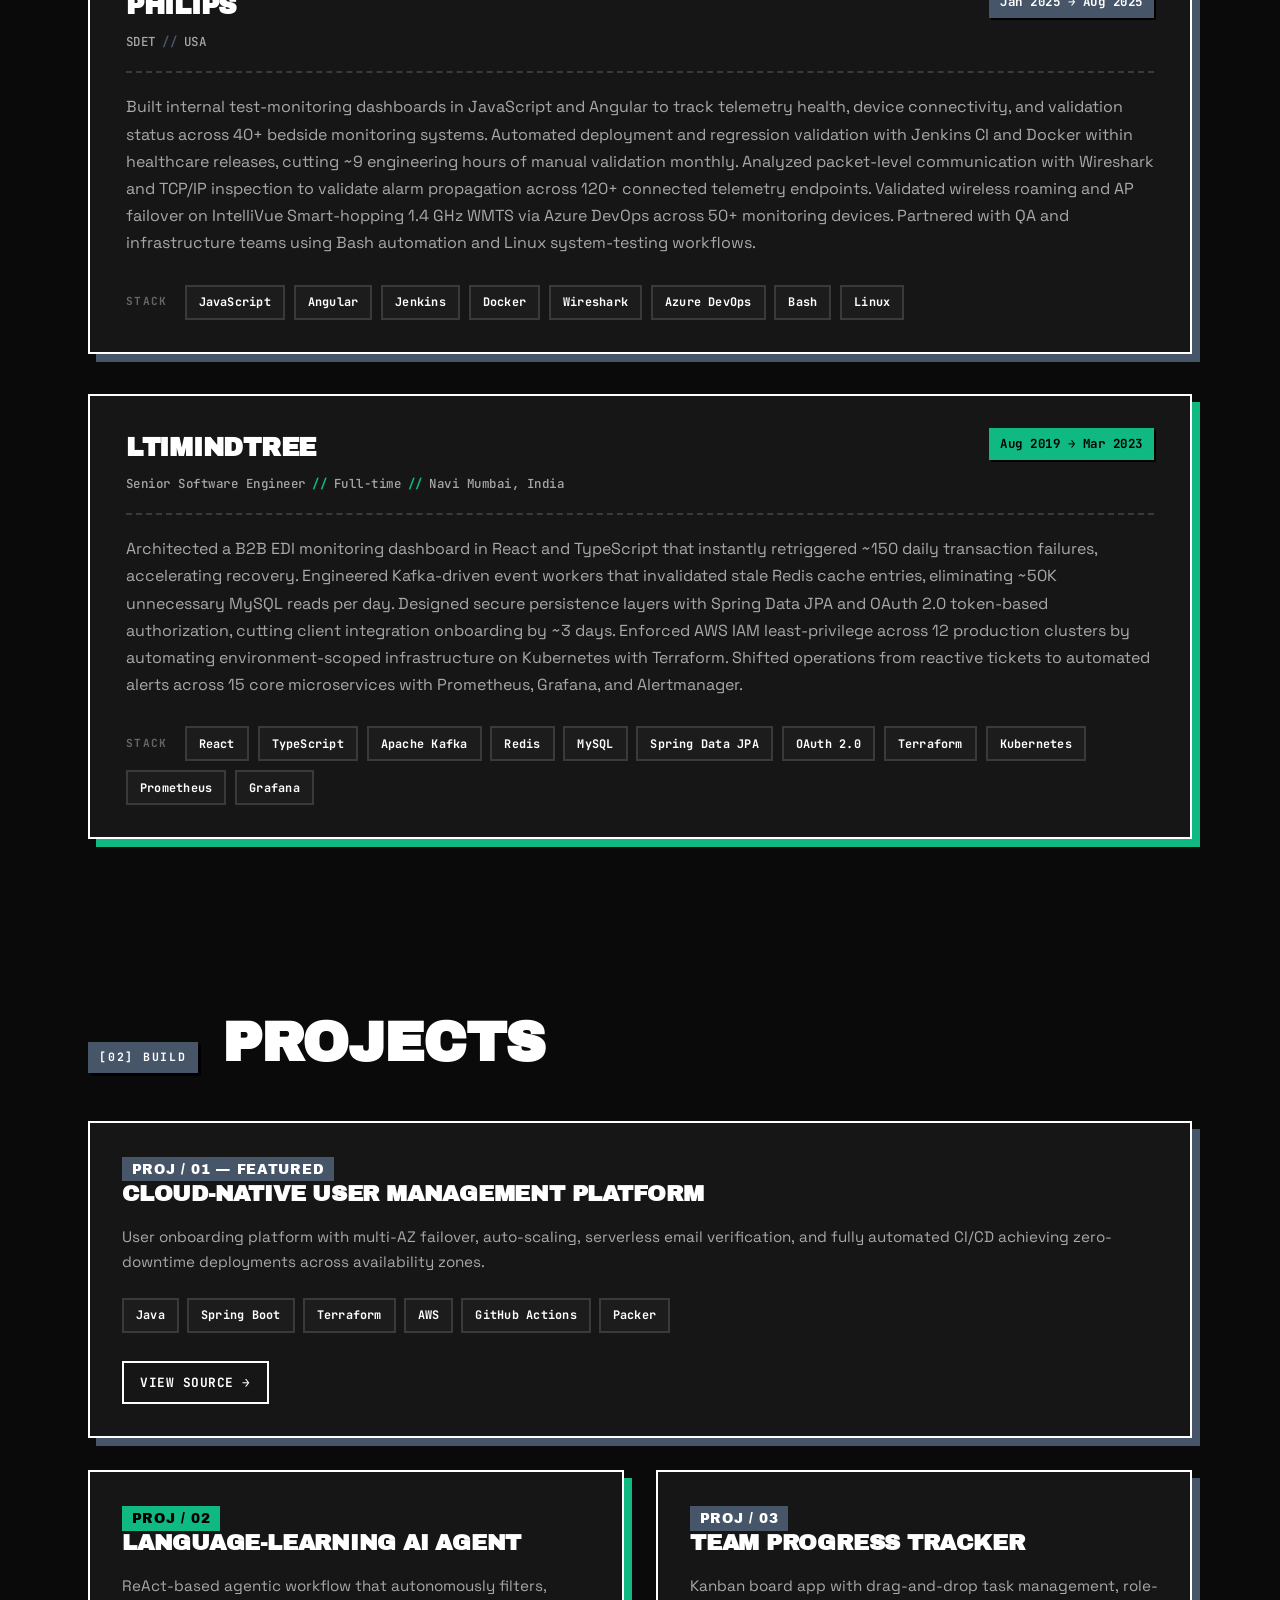
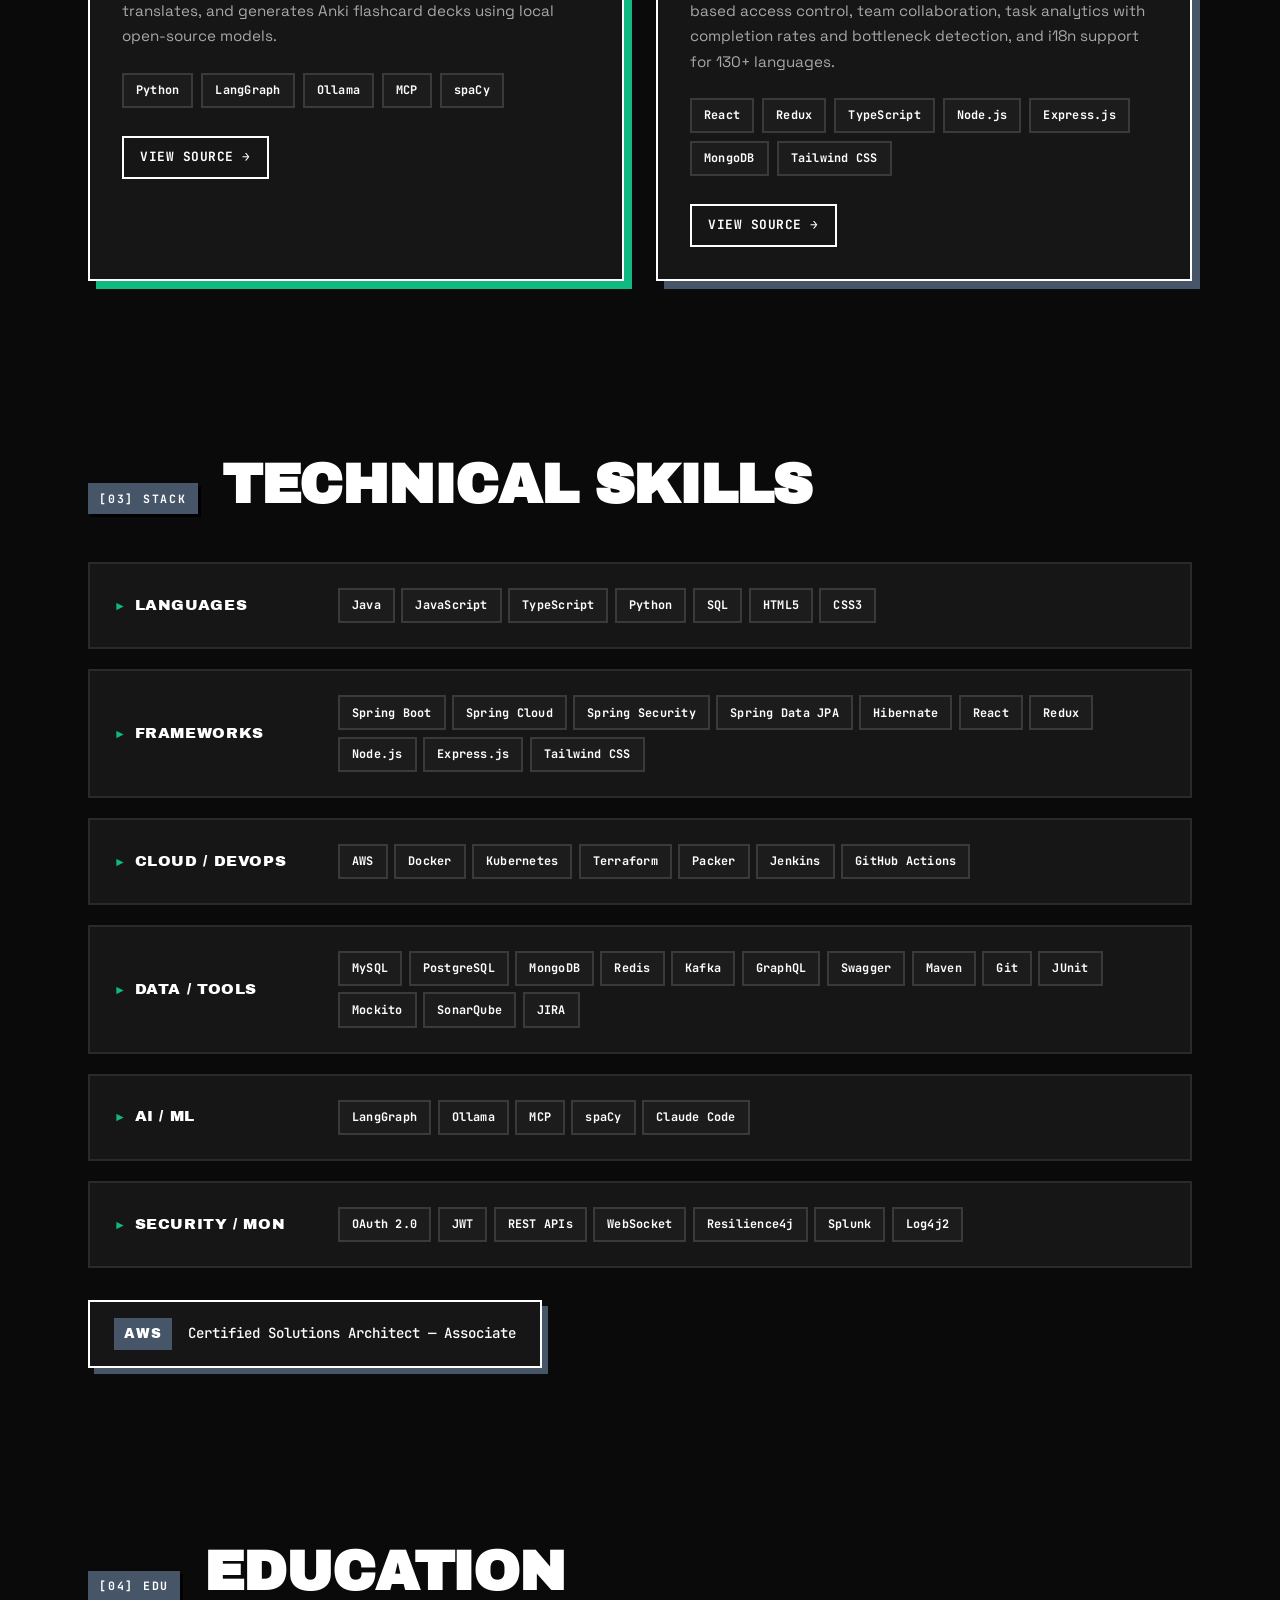
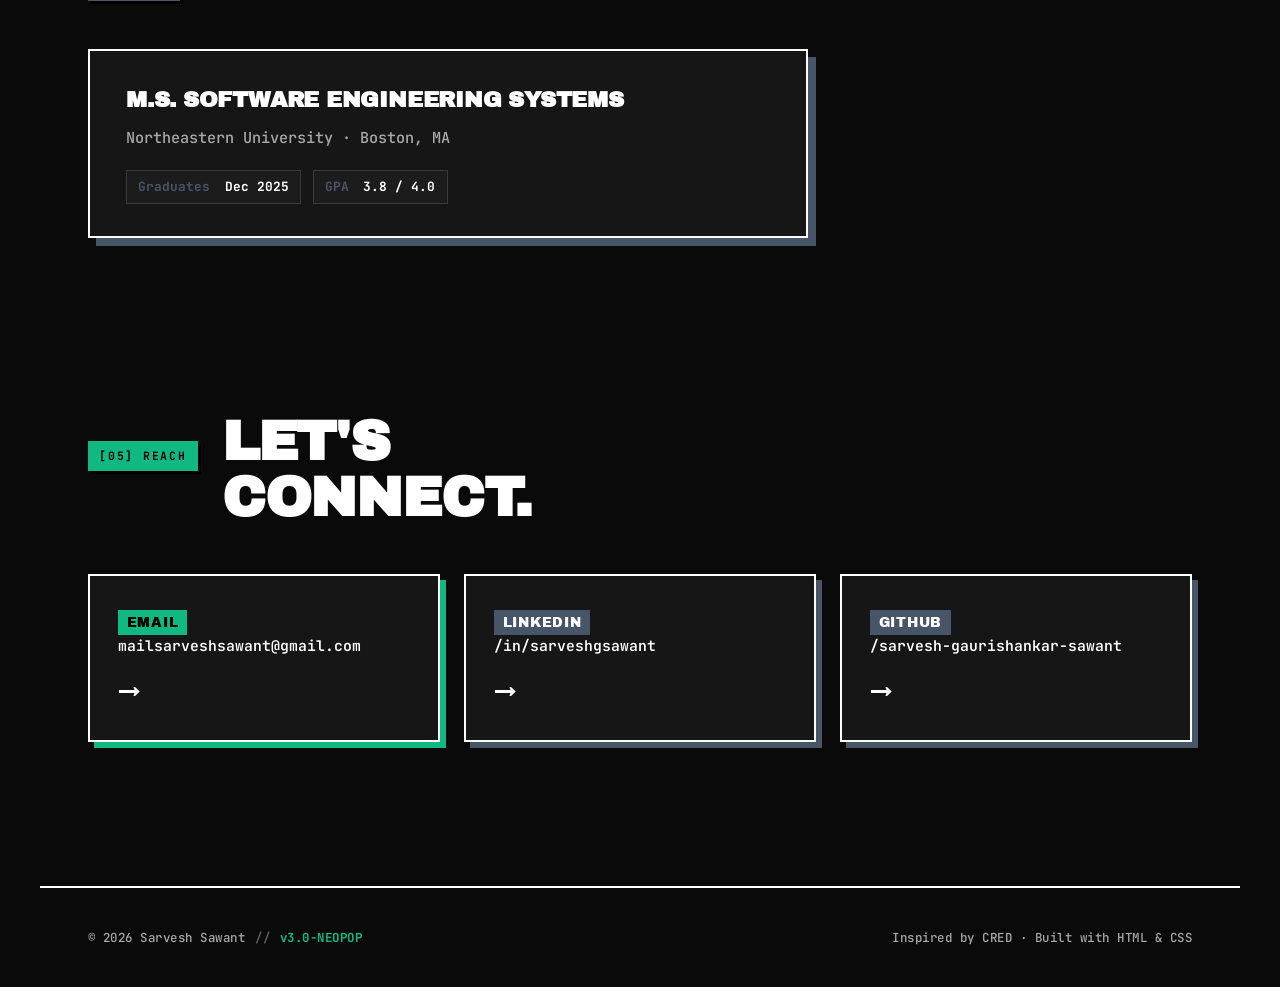
==== commit f935f6fe: "Sync portfolio experience and hero to resume Add Liberty Mutual role, rewrite Philips (SDET) and LTI" ====
--- a/index.html
+++ b/index.html
@@ -745,10 +745,10 @@
         <span class="accent">Sawant.</span>
       </h1>
       <p class="hero-tagline">
-        Backend &amp; Cloud<span class="sep">/</span>Java &middot; Spring &middot; AWS<span class="sep">/</span>MS Northeastern
+        Full Stack Developer<span class="sep">/</span>Java &middot; Spring &middot; React &middot; AWS<span class="sep">/</span>MS Northeastern
       </p>
       <p class="hero-intro">
-        I engineer <b>resilient backend systems and cloud infrastructure</b> with Java, Spring Boot, and AWS — spanning microservices, Kafka event streaming, Kubernetes orchestration, and Terraform-managed deployments. I focus on the systems people depend on.
+        I build <b>cloud-native full-stack applications and microservices</b> with Java, Spring Boot, React, and Node.js on AWS — from scalable APIs and event-driven backends to Retrieval-Augmented Generation and vector search. I focus on the systems people depend on.
       </p>
       <div class="hero-ctas">
         <a href="#contact" class="pop-btn">Get in touch &rarr;</a>
@@ -769,21 +769,48 @@
         <article class="exp-card">
           <div class="exp-header">
             <div>
-              <h3 class="exp-company">Philips</h3>
-              <p class="exp-role">Software Engineer<span class="sep">//</span>Internship<span class="sep">//</span>Cambridge, MA</p>
+              <h3 class="exp-company">Liberty Mutual</h3>
+              <p class="exp-role">Full Stack Developer<span class="sep">//</span>USA</p>
             </div>
-            <span class="exp-date">Jan 2025 → Aug 2025</span>
+            <span class="exp-date">Apr 2026 → Present</span>
           </div>
           <p class="exp-prose">
-            Worked on a clinical-grade patient monitoring platform used across hospital environments. Unified clinician login across patient and billing services so staff could sign in once and move between systems without re-authenticating. Cleared a backlog on the patient lifecycle event pipeline that had been pushing alarm processing past the hospital's 60-second SLA, restoring on-time delivery during peak load. Cut latency on the alarm delivery path after dashboards flagged a slow service call as the bottleneck. Shipped into a regulated environment in close collaboration with QA and clinical engineering.
+            Rebuilt insurance portals in React and Node.js, scaling capacity to ~2K concurrent user sessions through peak monthly premium-payment windows without a single timeout. Decoupled monolithic claims workflows into scalable Java and Spring Boot services, processing ~25K transactions daily with zero downtime. Profiled production execution paths and rewrote poorly indexed PostgreSQL queries, reclaiming ~3 hours of weekly manual verification for underwriting teams. Led the deployment of internal GenAI microservices across 3 engineering teams, containerizing open-source LLMs on AWS Fargate to isolate data. Built a Python pipeline that streams unstructured policy documentation into Amazon OpenSearch vector indexes to power Retrieval-Augmented Generation.
           </p>
           <div class="exp-skills">
             <span class="skill-label">Stack</span>
-            <span class="chip">GraphQL</span>
-            <span class="chip">Spring Security</span>
-            <span class="chip">Spring Cloud Gateway</span>
-            <span class="chip">Kafka</span>
-            <span class="chip">gRPC</span>
+            <span class="chip">React</span>
+            <span class="chip">Node.js</span>
+            <span class="chip">Java</span>
+            <span class="chip">Spring Boot</span>
+            <span class="chip">PostgreSQL</span>
+            <span class="chip">AWS Fargate</span>
+            <span class="chip">Amazon OpenSearch</span>
+            <span class="chip">Python</span>
+          </div>
+        </article>
+
+        <article class="exp-card">
+          <div class="exp-header">
+            <div>
+              <h3 class="exp-company">Philips</h3>
+              <p class="exp-role">SDET<span class="sep">//</span>USA</p>
+            </div>
+            <span class="exp-date">Jan 2025 → Aug 2025</span>
+          </div>
+          <p class="exp-prose">
+            Built internal test-monitoring dashboards in JavaScript and Angular to track telemetry health, device connectivity, and validation status across 40+ bedside monitoring systems. Automated deployment and regression validation with Jenkins CI and Docker within healthcare releases, cutting ~9 engineering hours of manual validation monthly. Analyzed packet-level communication with Wireshark and TCP/IP inspection to validate alarm propagation across 120+ connected telemetry endpoints. Validated wireless roaming and AP failover on IntelliVue Smart-hopping 1.4 GHz WMTS via Azure DevOps across 50+ monitoring devices. Partnered with QA and infrastructure teams using Bash automation and Linux system-testing workflows.
+          </p>
+          <div class="exp-skills">
+            <span class="skill-label">Stack</span>
+            <span class="chip">JavaScript</span>
+            <span class="chip">Angular</span>
+            <span class="chip">Jenkins</span>
+            <span class="chip">Docker</span>
+            <span class="chip">Wireshark</span>
+            <span class="chip">Azure DevOps</span>
+            <span class="chip">Bash</span>
+            <span class="chip">Linux</span>
           </div>
         </article>
 
@@ -793,20 +820,24 @@
               <h3 class="exp-company">LTIMindtree</h3>
               <p class="exp-role">Senior Software Engineer<span class="sep">//</span>Full-time<span class="sep">//</span>Navi Mumbai, India</p>
             </div>
-            <span class="exp-date">Sep 2019 → Mar 2023</span>
+            <span class="exp-date">Aug 2019 → Mar 2023</span>
           </div>
           <p class="exp-prose">
-            Built and scaled a B2B integration platform handling mission-critical EDI traffic with trading partners. Expanded protocol coverage beyond AS2 to SFTP and FTPS, unlocking onboarding for partners the previous system couldn't support. Shipped a self-service dashboard that let operations teams monitor transactions, inspect messages, and retry failures on their own, removing developers from routine incidents. Hardened the messaging layer against partner traffic spikes and eliminated the silent message loss that had been causing disputes. Tightened infrastructure by scoping per-service permissions across environments, shrinking container images by ~85% to speed deployments, and replacing fixed server counts with autoscaling. Brought CI/CD under version control and added proactive alerting that caught failures before partners noticed.
+            Architected a B2B EDI monitoring dashboard in React and TypeScript that instantly retriggered ~150 daily transaction failures, accelerating recovery. Engineered Kafka-driven event workers that invalidated stale Redis cache entries, eliminating ~50K unnecessary MySQL reads per day. Designed secure persistence layers with Spring Data JPA and OAuth 2.0 token-based authorization, cutting client integration onboarding by ~3 days. Enforced AWS IAM least-privilege across 12 production clusters by automating environment-scoped infrastructure on Kubernetes with Terraform. Shifted operations from reactive tickets to automated alerts across 15 core microservices with Prometheus, Grafana, and Alertmanager.
           </p>
           <div class="exp-skills">
             <span class="skill-label">Stack</span>
-            <span class="chip">Spring Cloud Gateway</span>
-            <span class="chip">Resilience4j</span>
-            <span class="chip">Spring Boot</span>
-            <span class="chip">RabbitMQ</span>
+            <span class="chip">React</span>
+            <span class="chip">TypeScript</span>
+            <span class="chip">Apache Kafka</span>
+            <span class="chip">Redis</span>
+            <span class="chip">MySQL</span>
+            <span class="chip">Spring Data JPA</span>
+            <span class="chip">OAuth 2.0</span>
+            <span class="chip">Terraform</span>
             <span class="chip">Kubernetes</span>
-            <span class="chip">Terraform</span>
-            <span class="chip">Jenkins</span>
+            <span class="chip">Prometheus</span>
+            <span class="chip">Grafana</span>
           </div>
         </article>
 
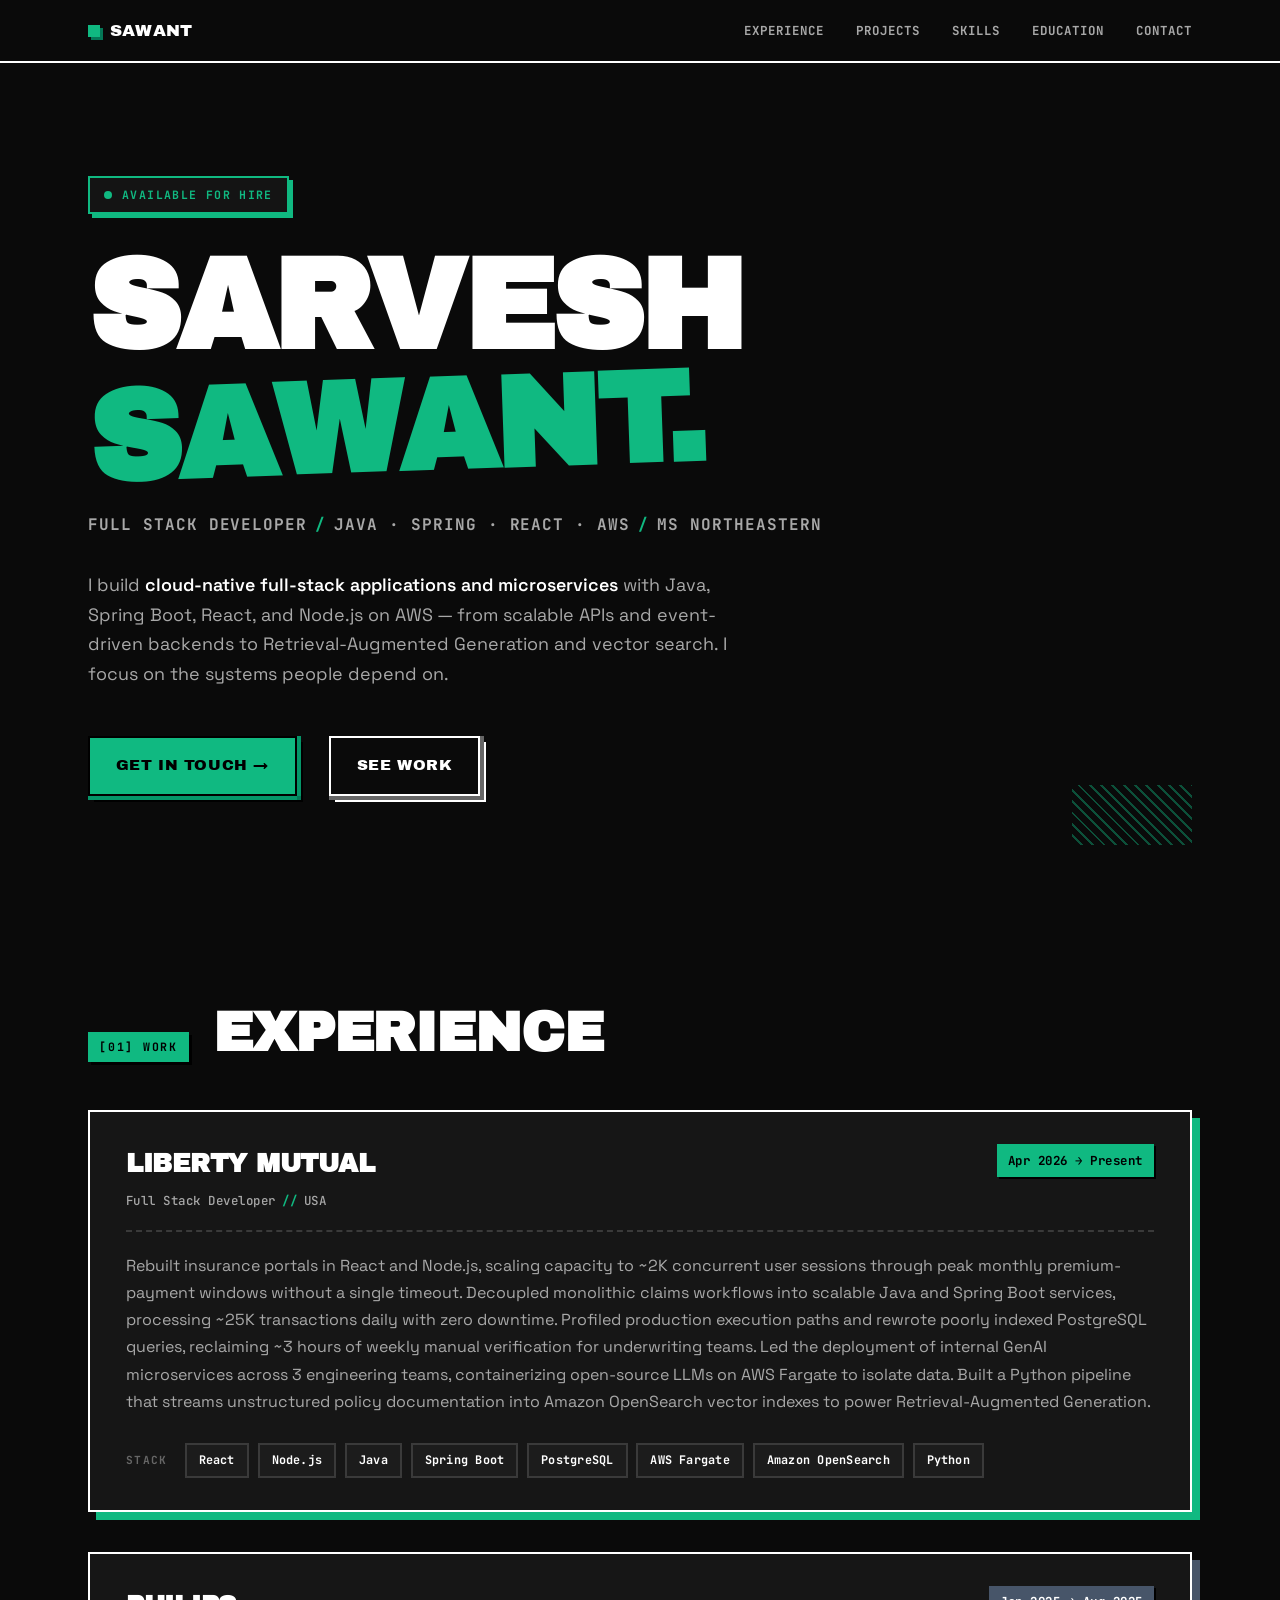
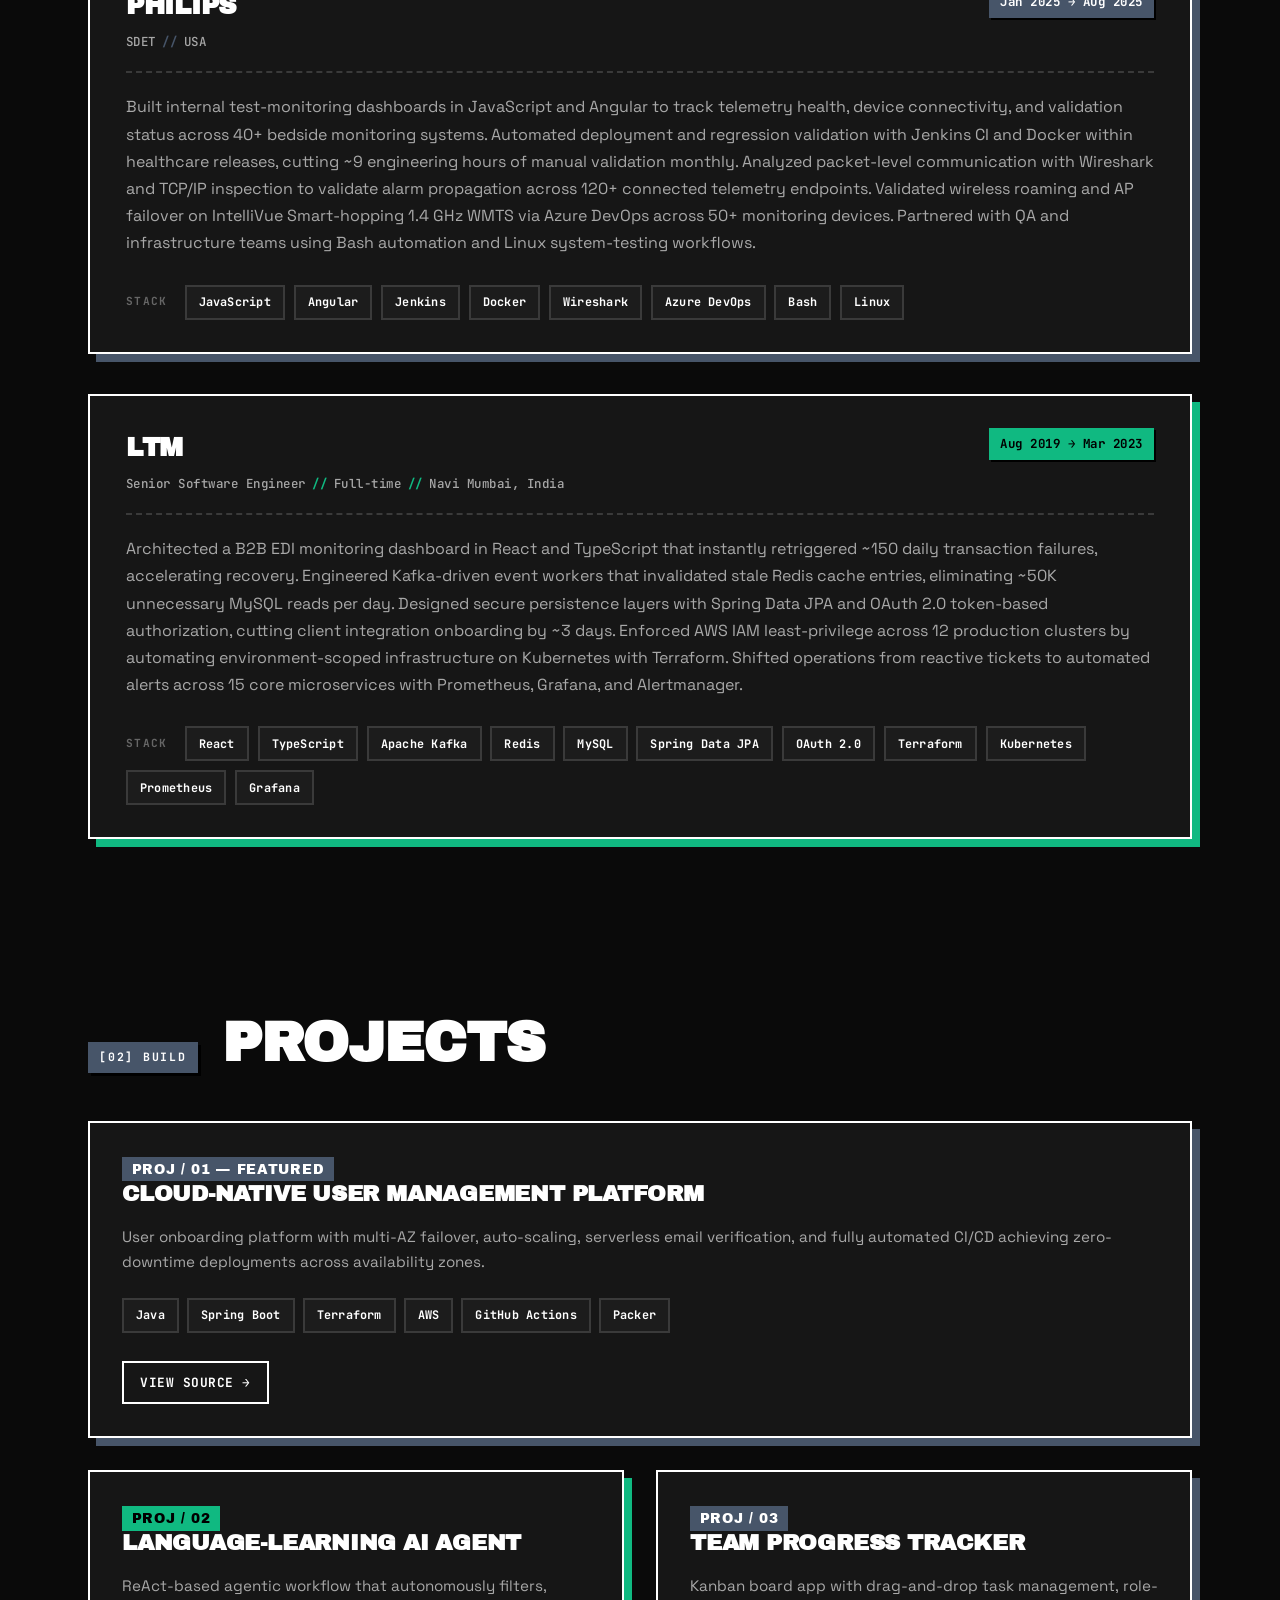
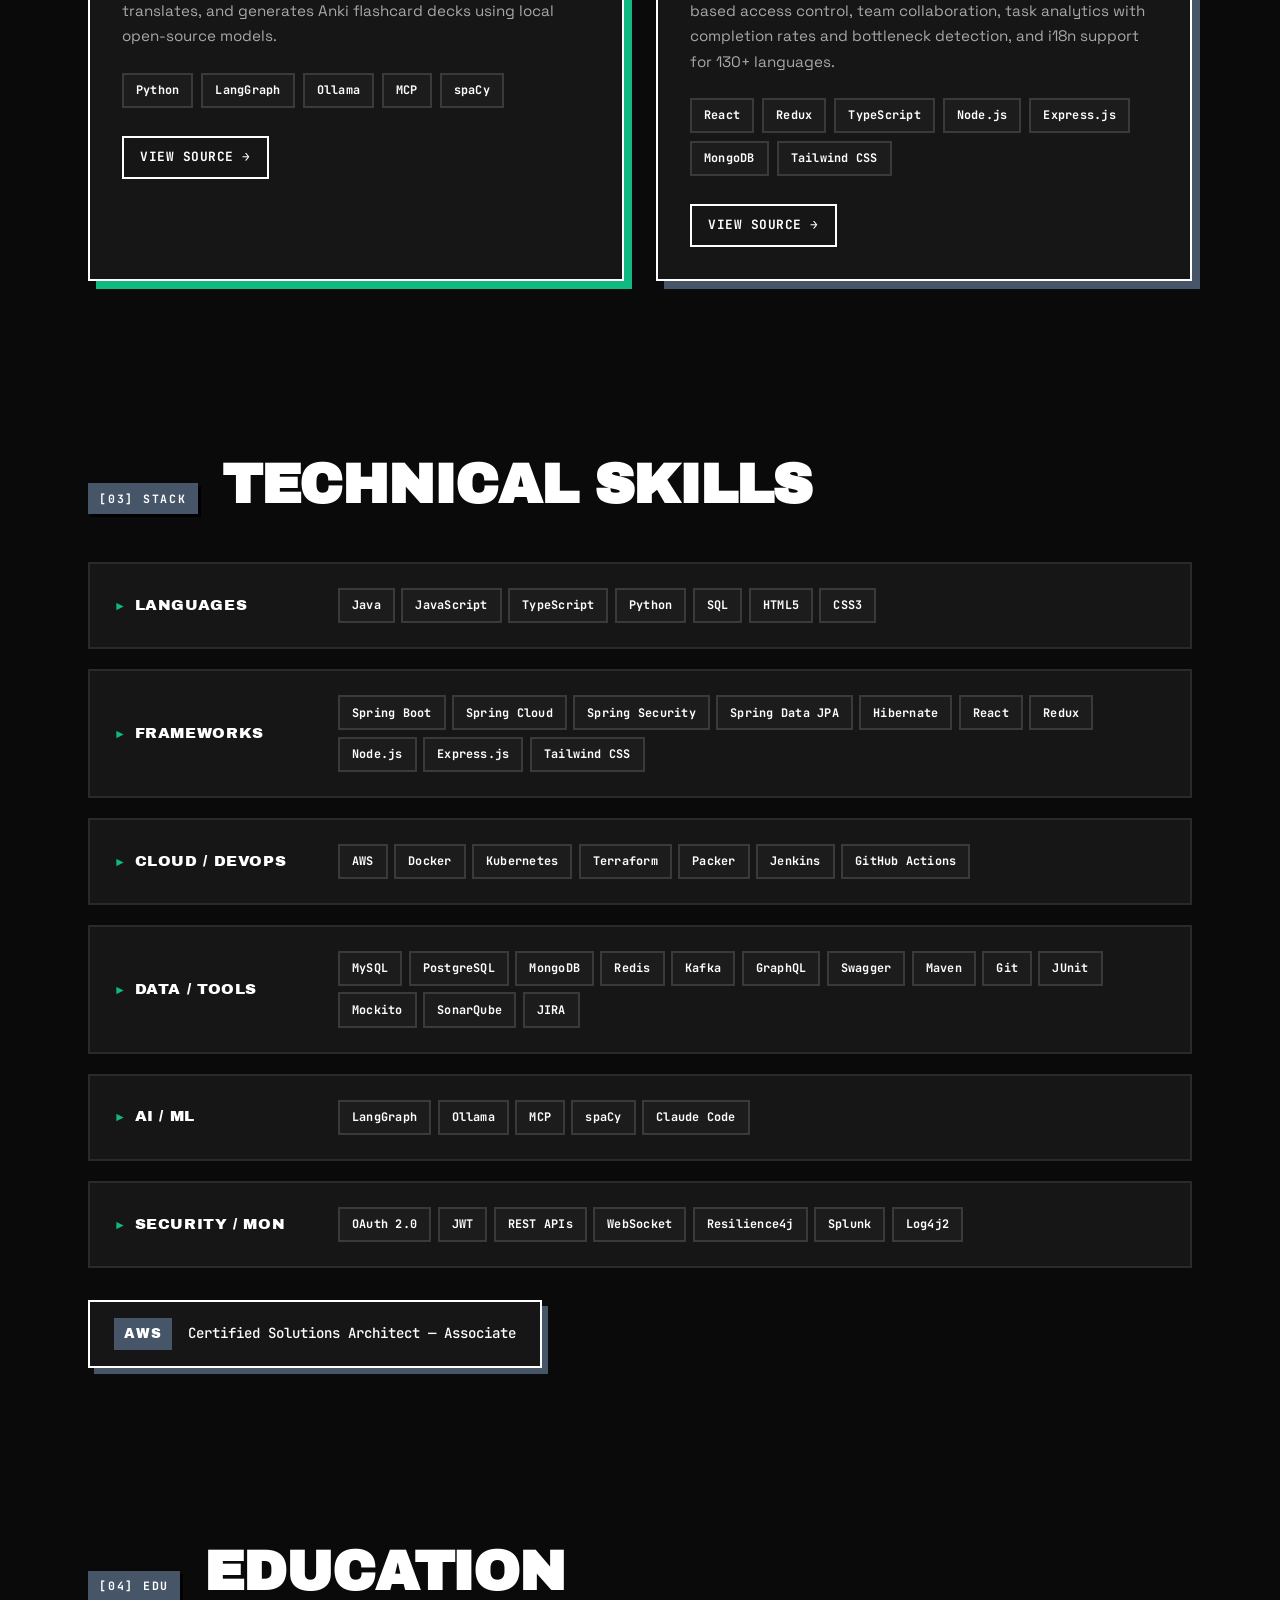
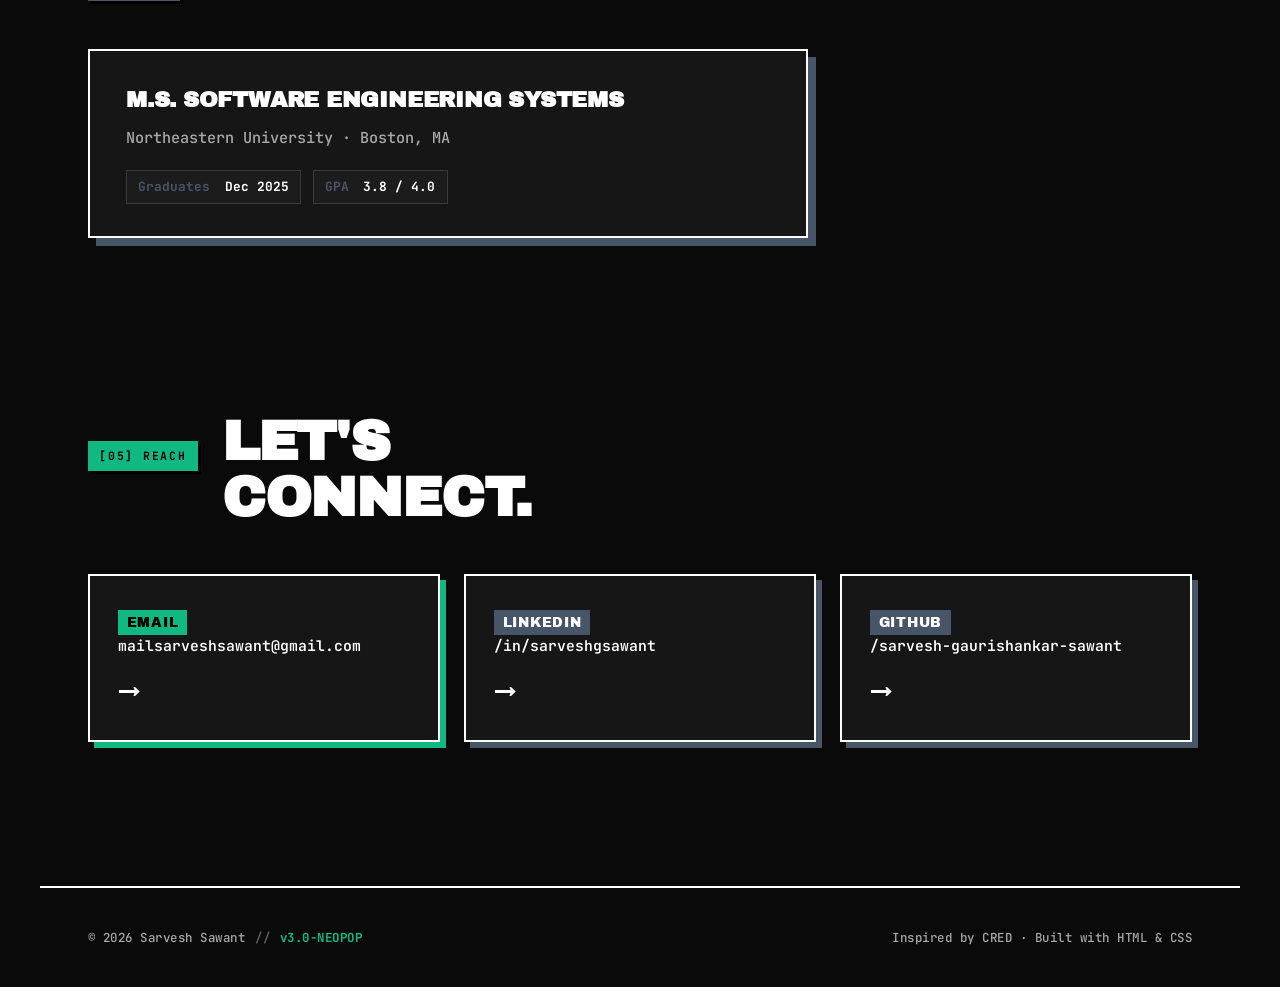
==== commit 975da4c0: "Rename LTIMindtree to LTM on portfolio Co-Authored-By: Claude Opus 4.8 (1M context) <noreply@anthrop" ====
--- a/index.html
+++ b/index.html
@@ -817,7 +817,7 @@
         <article class="exp-card">
           <div class="exp-header">
             <div>
-              <h3 class="exp-company">LTIMindtree</h3>
+              <h3 class="exp-company">LTM</h3>
               <p class="exp-role">Senior Software Engineer<span class="sep">//</span>Full-time<span class="sep">//</span>Navi Mumbai, India</p>
             </div>
             <span class="exp-date">Aug 2019 → Mar 2023</span>
